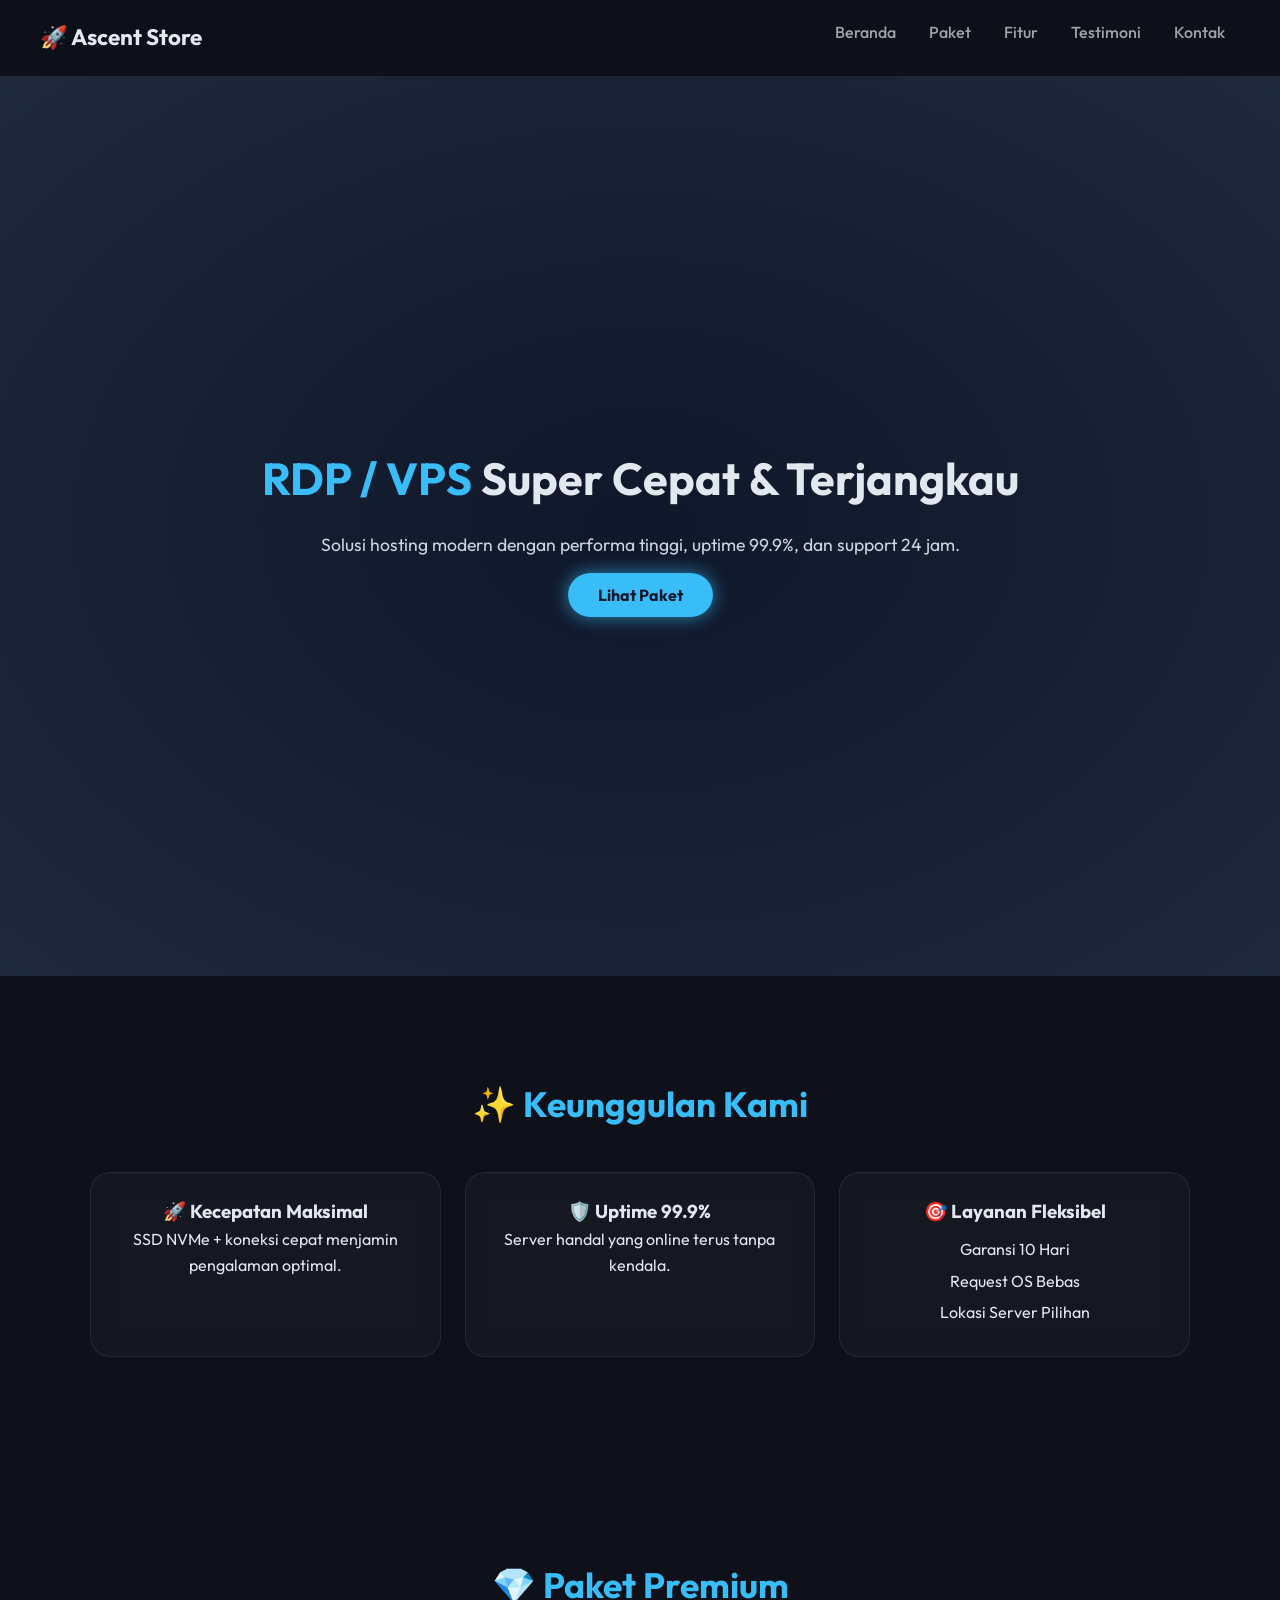
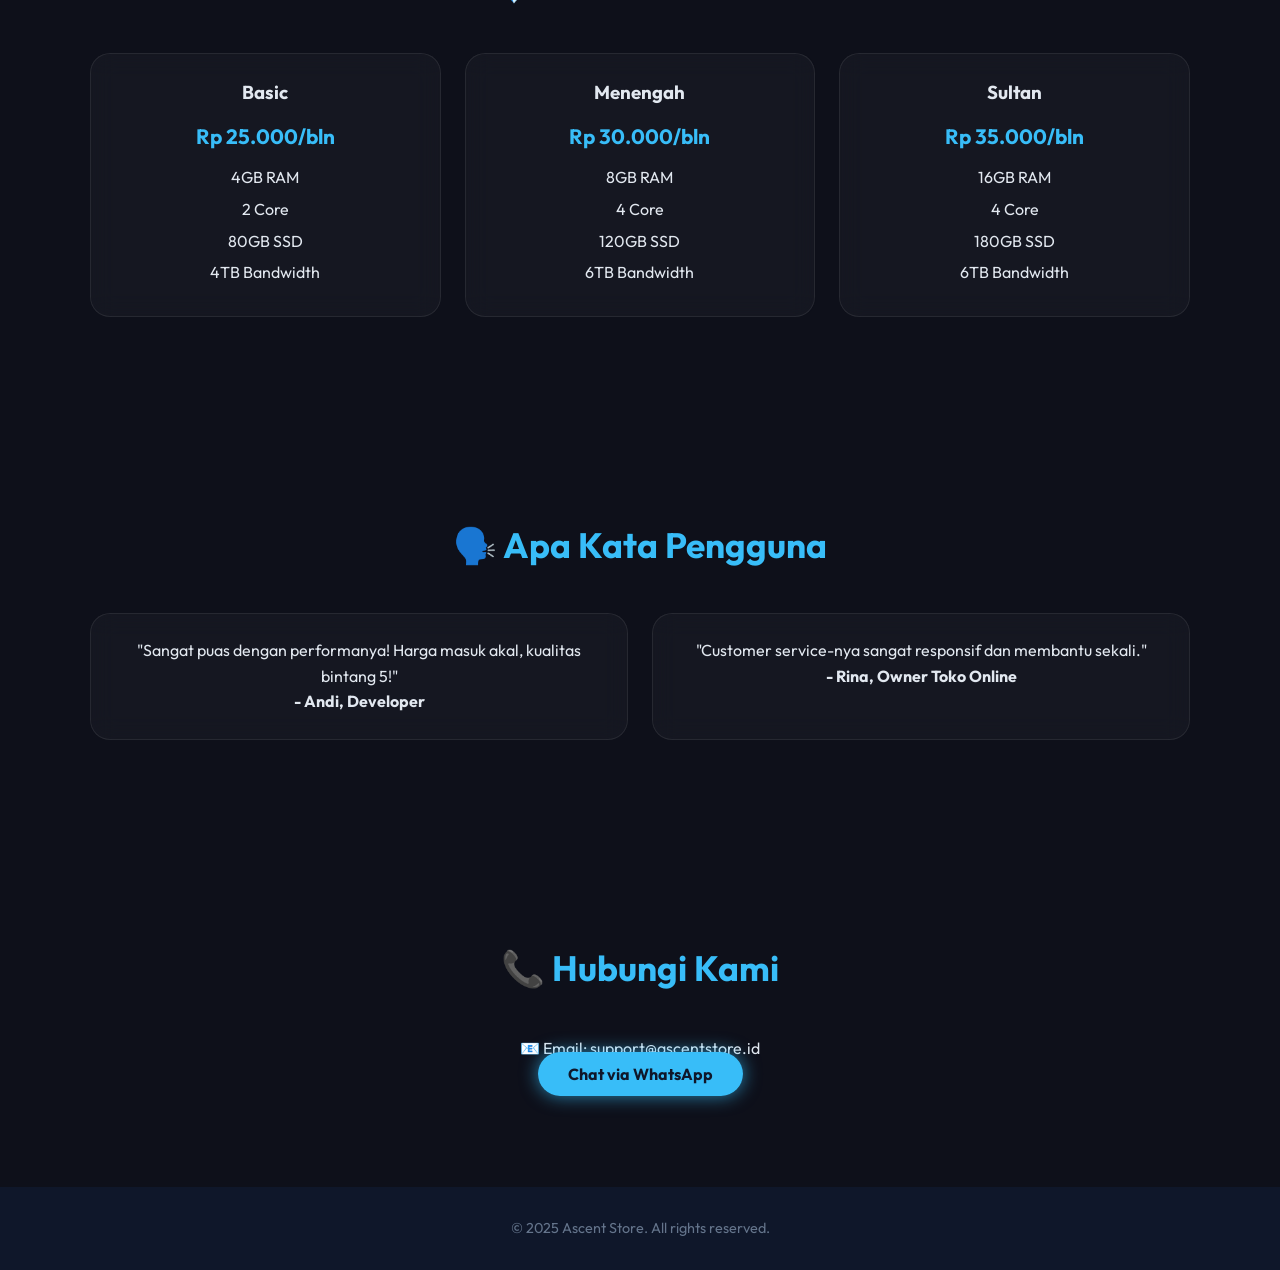
==== index.html @ efd3fe75 "Add files via upload" ====
<!DOCTYPE html>
<html lang="id">
<head>
  <meta charset="UTF-8" />
  <meta name="viewport" content="width=device-width, initial-scale=1" />
  <title>Ascent Store - Premium RDP/VPS</title>
  <link href="https://fonts.googleapis.com/css2?family=Outfit:wght@400;600;700&display=swap" rel="stylesheet">
  <link rel="stylesheet" href="style.css" />
</head>
<body>

<header class="navbar">
  <div class="logo">🚀 Ascent Store</div>
  <nav>
    <a href="#home">Beranda</a>
    <a href="#paket">Paket</a>
    <a href="#fitur">Fitur</a>
    <a href="#testimoni">Testimoni</a>
    <a href="#kontak">Kontak</a>
  </nav>
</header>

<section class="hero" id="home">
  <div class="hero-content">
    <h1><span>RDP / VPS</span> Super Cepat & Terjangkau</h1>
    <p>Solusi hosting modern dengan performa tinggi, uptime 99.9%, dan support 24 jam.</p>
    <a href="#paket" class="btn-glow">Lihat Paket</a>
  </div>
</section>

<section class="section" id="fitur">
  <h2 class="section-title">✨ Keunggulan Kami</h2>
  <div class="cards">
    <div class="card glass">
      <h3>🚀 Kecepatan Maksimal</h3>
      <p>SSD NVMe + koneksi cepat menjamin pengalaman optimal.</p>
    </div>
    <div class="card glass">
      <h3>🛡️ Uptime 99.9%</h3>
      <p>Server handal yang online terus tanpa kendala.</p>
    </div>
    <div class="card glass">
      <h3>🎯 Layanan Fleksibel</h3>
      <ul>
        <li>Garansi 10 Hari</li>
        <li>Request OS Bebas</li>
        <li>Lokasi Server Pilihan</li>
      </ul>
    </div>
  </div>
</section>

<section class="section" id="paket">
  <h2 class="section-title">💎 Paket Premium</h2>
  <div class="cards">
    <div class="card glass">
      <h3>Basic</h3>
      <p class="price">Rp 25.000/bln</p>
      <ul>
        <li>4GB RAM</li>
        <li>2 Core</li>
        <li>80GB SSD</li>
        <li>4TB Bandwidth</li>
      </ul>
    </div>
    <div class="card glass">
      <h3>Menengah</h3>
      <p class="price">Rp 30.000/bln</p>
      <ul>
        <li>8GB RAM</li>
        <li>4 Core</li>
        <li>120GB SSD</li>
        <li>6TB Bandwidth</li>
      </ul>
    </div>
    <div class="card glass">
      <h3>Sultan</h3>
      <p class="price">Rp 35.000/bln</p>
      <ul>
        <li>16GB RAM</li>
        <li>4 Core</li>
        <li>180GB SSD</li>
        <li>6TB Bandwidth</li>
      </ul>
    </div>
  </div>
</section>

<section class="section" id="testimoni">
  <h2 class="section-title">🗣️ Apa Kata Pengguna</h2>
  <div class="cards">
    <div class="card glass">
      <p>"Sangat puas dengan performanya! Harga masuk akal, kualitas bintang 5!"</p>
      <strong>- Andi, Developer</strong>
    </div>
    <div class="card glass">
      <p>"Customer service-nya sangat responsif dan membantu sekali."</p>
      <strong>- Rina, Owner Toko Online</strong>
    </div>
  </div>
</section>

<section class="section" id="kontak">
  <h2 class="section-title">📞 Hubungi Kami</h2>
  <p>📧 Email: support@ascentstore.id</p>
  <a href="https://wa.me/6285780339800" class="btn-glow">Chat via WhatsApp</a>
</section>

<footer>
  <p>&copy; 2025 Ascent Store. All rights reserved.</p>
</footer>

<script>
  const observer = new IntersectionObserver((entries) => {
    entries.forEach((entry) => {
      if (entry.isIntersecting) entry.target.classList.add('visible');
    });
  }, { threshold: 0.2 });

  document.querySelectorAll('.section, .card').forEach(el => {
    el.classList.add('fade-in');
    observer.observe(el);
  });
</script>

</body>
</html>
---- style.css ----
* {
  margin: 0;
  padding: 0;
  box-sizing: border-box;
}
body {
  font-family: 'Outfit', sans-serif;
  background: #0e101a;
  color: #e2e8f0;
  scroll-behavior: smooth;
  line-height: 1.6;
}
a {
  text-decoration: none;
  color: inherit;
}
.navbar {
  position: sticky;
  top: 0;
  display: flex;
  justify-content: space-between;
  padding: 20px 40px;
  background: rgba(14, 16, 26, 0.9);
  backdrop-filter: blur(12px);
  z-index: 999;
}
.logo {
  font-weight: 700;
  font-size: 1.4rem;
}
.navbar nav a {
  margin: 0 15px;
  font-weight: 500;
  color: #a1a1aa;
  transition: color 0.3s;
}
.navbar nav a:hover {
  color: #38bdf8;
}

.hero {
  height: 100vh;
  background: radial-gradient(ellipse at center, #0f172a 0%, #1e293b 100%);
  display: flex;
  align-items: center;
  justify-content: center;
  text-align: center;
  padding: 0 20px;
}
.hero h1 {
  font-size: 2.8rem;
  margin-bottom: 16px;
}
.hero h1 span {
  color: #38bdf8;
}
.hero p {
  font-size: 1.1rem;
  color: #cbd5e1;
  margin-bottom: 24px;
}
.btn-glow {
  background: #38bdf8;
  padding: 12px 30px;
  border-radius: 30px;
  font-weight: bold;
  color: #0f172a;
  box-shadow: 0 0 18px #38bdf8aa;
  transition: transform 0.3s ease;
}
.btn-glow:hover {
  transform: scale(1.05);
}

.section {
  padding: 100px 30px;
  text-align: center;
}
.section-title {
  font-size: 2.2rem;
  margin-bottom: 40px;
  color: #38bdf8;
}
.cards {
  display: grid;
  grid-template-columns: repeat(auto-fit, minmax(260px, 1fr));
  gap: 24px;
  max-width: 1100px;
  margin: 0 auto;
}
.card {
  padding: 24px;
  border-radius: 20px;
  transition: all 0.3s ease;
}
.card:hover {
  transform: translateY(-5px);
  box-shadow: 0 8px 30px rgba(0,0,0,0.3);
}
.card ul {
  list-style: none;
  padding: 0;
  margin-top: 10px;
}
.card ul li {
  margin: 6px 0;
}
.price {
  font-size: 1.3rem;
  font-weight: bold;
  color: #38bdf8;
  margin: 12px 0;
}
footer {
  text-align: center;
  padding: 30px 0;
  background: #0f172a;
  color: #64748b;
  font-size: 0.9rem;
}

/* Glass Effect */
.glass {
  background: rgba(255, 255, 255, 0.03);
  border: 1px solid rgba(255, 255, 255, 0.08);
  backdrop-filter: blur(12px);
}

/* Scroll Animasi */
.fade-in {
  opacity: 0;
  transform: translateY(40px);
  transition: all 0.6s ease-out;
}
.visible {
  opacity: 1;
  transform: translateY(0);
}
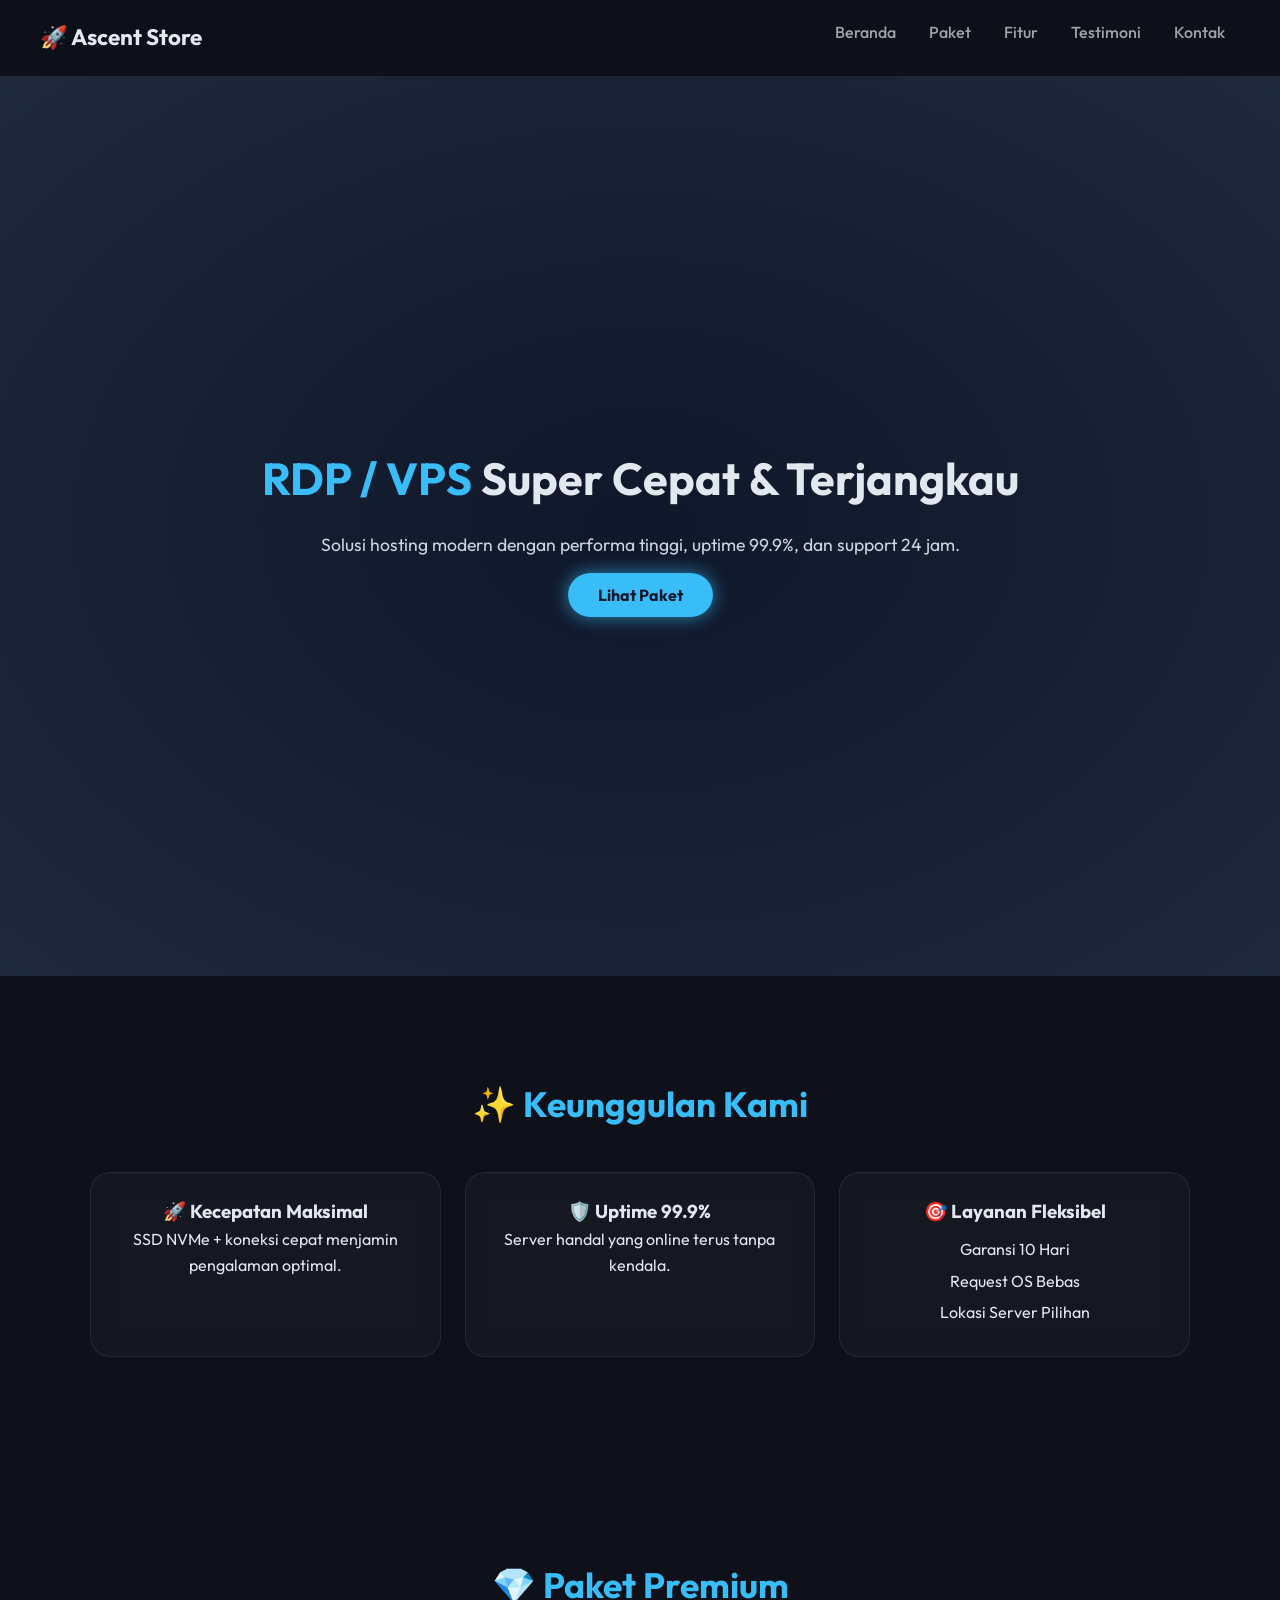
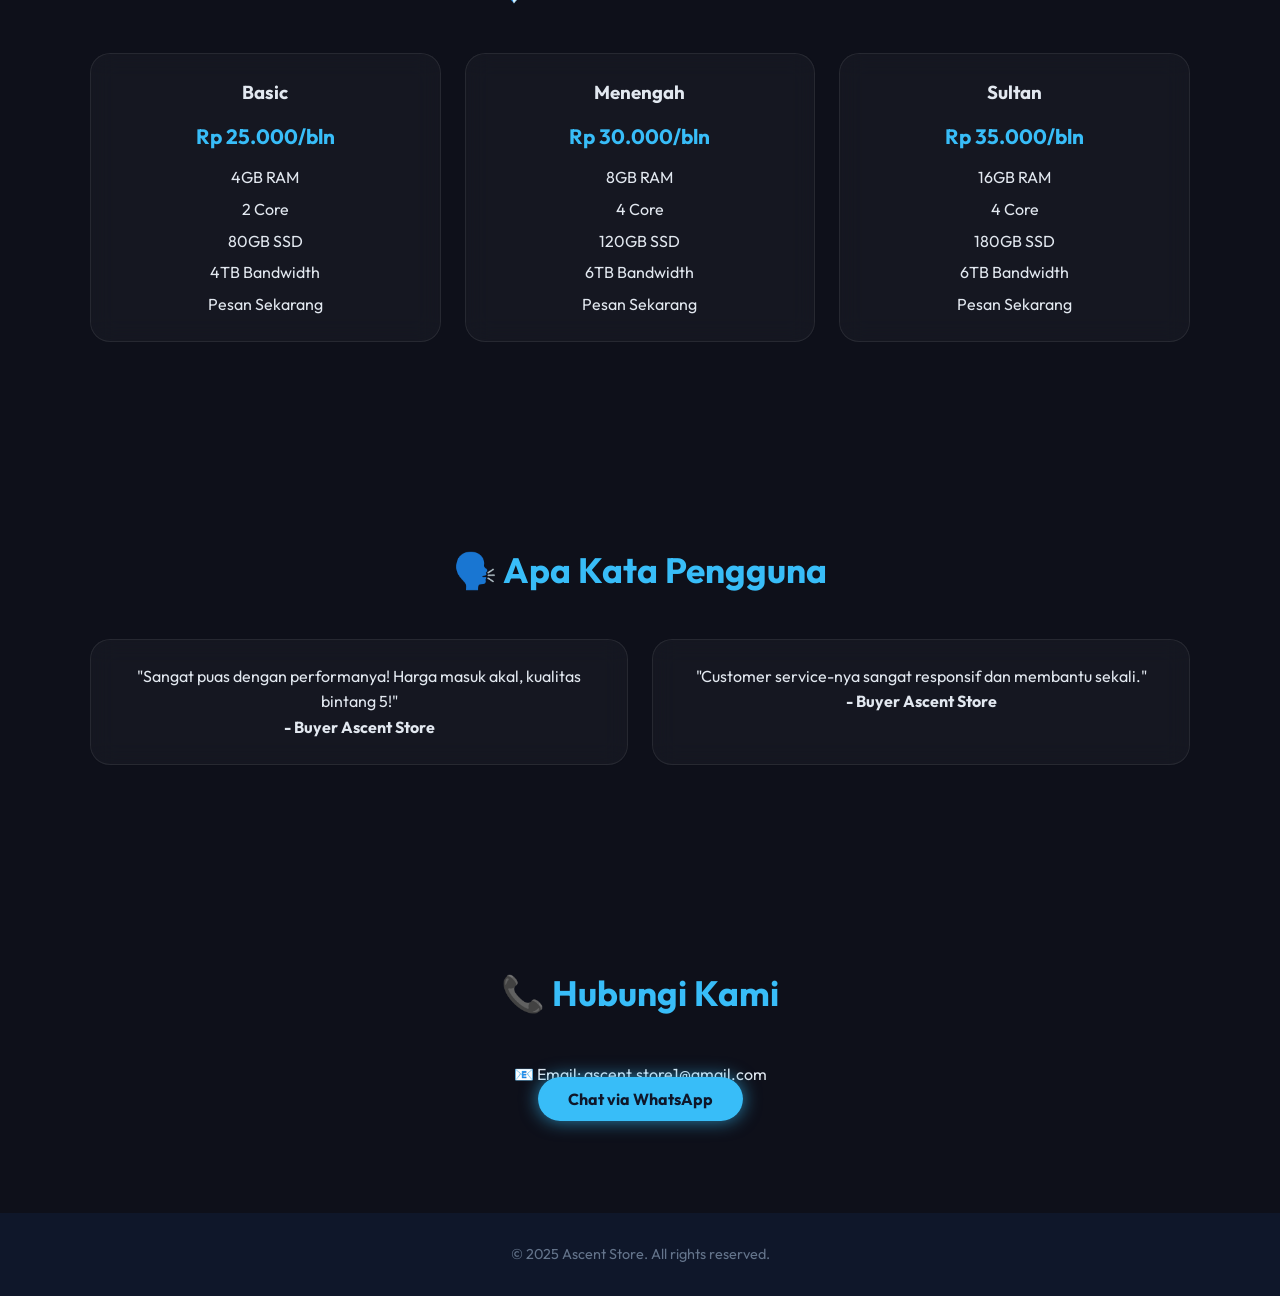
==== commit 6747e0d0: "index.html" ====
--- a/index.html
+++ b/index.html
@@ -62,6 +62,7 @@
         <li>80GB SSD</li>
         <li>4TB Bandwidth</li>
       </ul>
+      <a class="btn-order" href="https://wa.me/6285780339800?text=Halo%20saya%20ingin%20pesan%20paket%20Basic" target="_blank">Pesan Sekarang</a>
     </div>
     <div class="card glass">
       <h3>Menengah</h3>
@@ -72,6 +73,7 @@
         <li>120GB SSD</li>
         <li>6TB Bandwidth</li>
       </ul>
+      <a class="btn-order" href="https://wa.me/6285780339800?text=Halo%20saya%20ingin%20pesan%20paket%20Menengah" target="_blank">Pesan Sekarang</a>
     </div>
     <div class="card glass">
       <h3>Sultan</h3>
@@ -82,6 +84,7 @@
         <li>180GB SSD</li>
         <li>6TB Bandwidth</li>
       </ul>
+      <a class="btn-order" href="https://wa.me/6285780339800?text=Halo%20saya%20ingin%20pesan%20paket%20Sultan" target="_blank">Pesan Sekarang</a>
     </div>
   </div>
 </section>
@@ -91,18 +94,18 @@
   <div class="cards">
     <div class="card glass">
       <p>"Sangat puas dengan performanya! Harga masuk akal, kualitas bintang 5!"</p>
-      <strong>- Andi, Developer</strong>
+      <strong>- Buyer Ascent Store</strong>
     </div>
     <div class="card glass">
       <p>"Customer service-nya sangat responsif dan membantu sekali."</p>
-      <strong>- Rina, Owner Toko Online</strong>
+      <strong>- Buyer Ascent Store</strong>
     </div>
   </div>
 </section>
 
 <section class="section" id="kontak">
   <h2 class="section-title">📞 Hubungi Kami</h2>
-  <p>📧 Email: support@ascentstore.id</p>
+  <p>📧 Email: ascent.store1@gmail.com</p>
   <a href="https://wa.me/6285780339800" class="btn-glow">Chat via WhatsApp</a>
 </section>
 
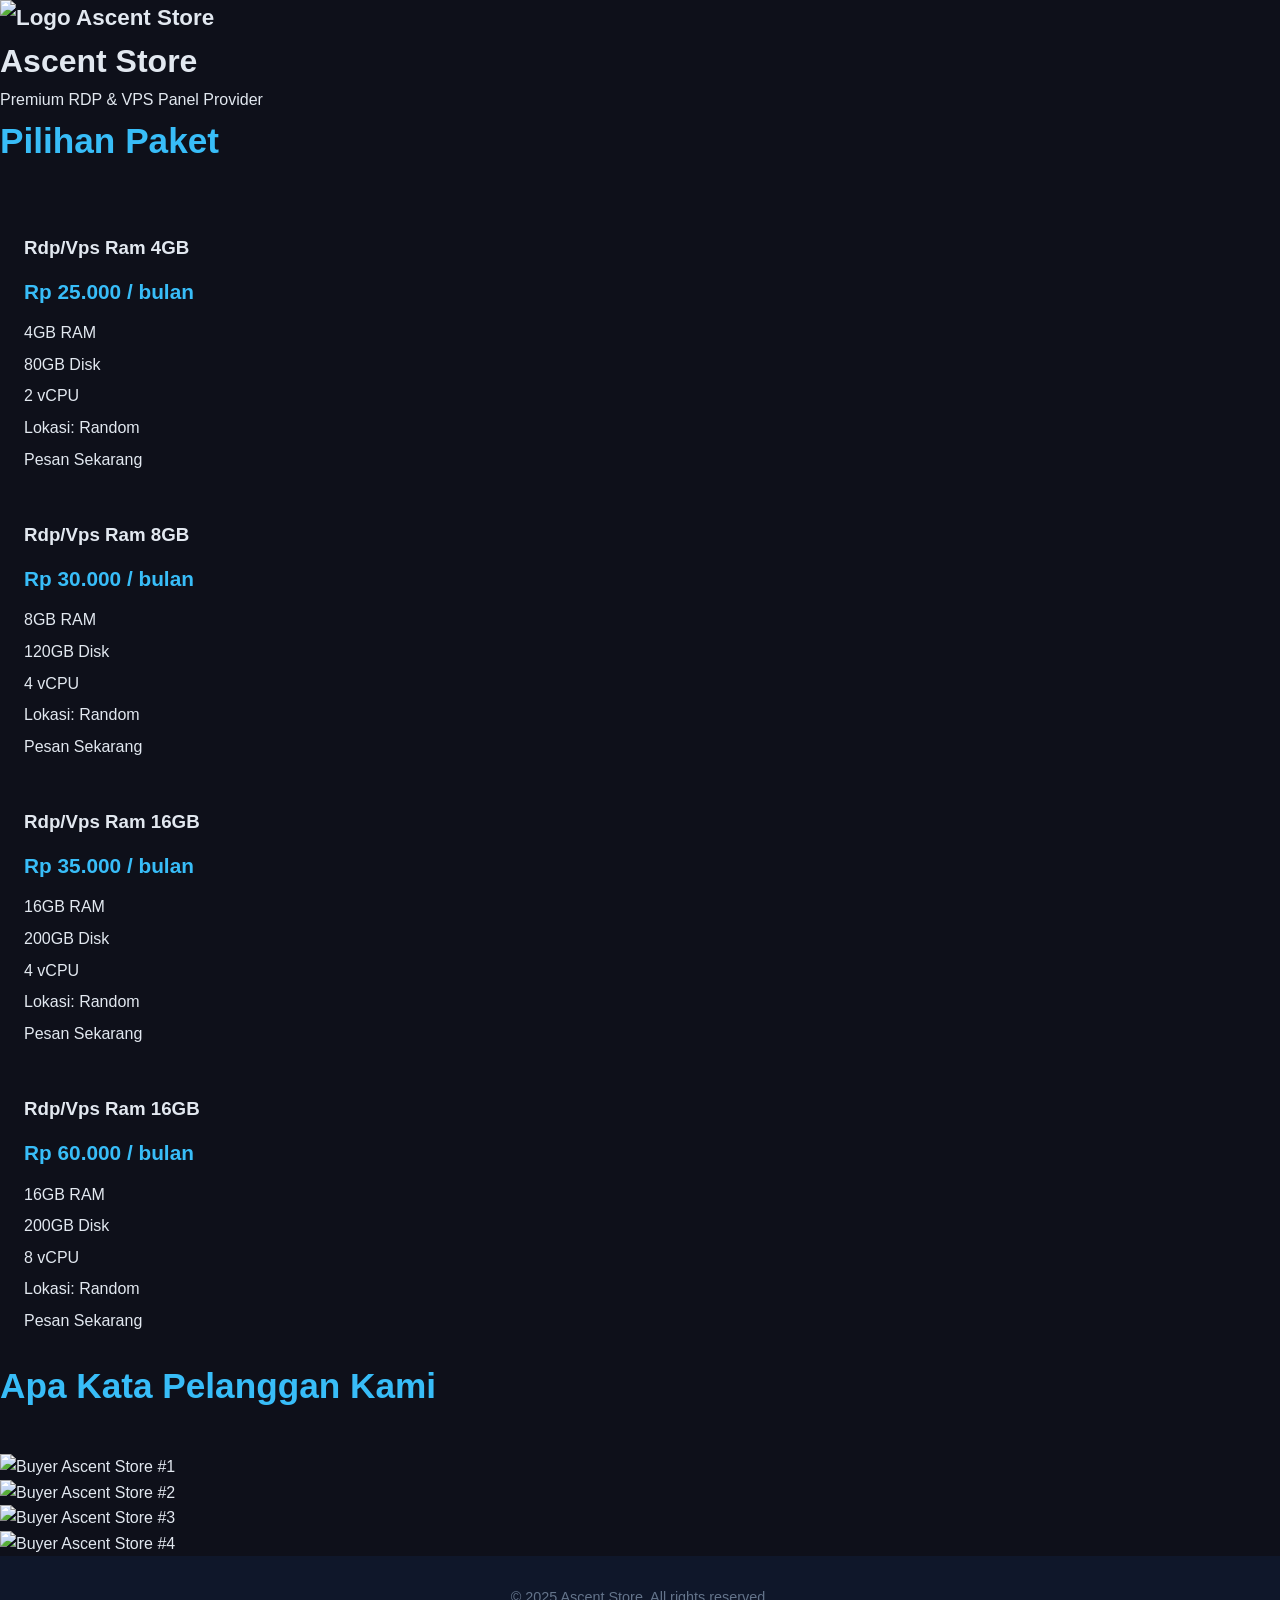
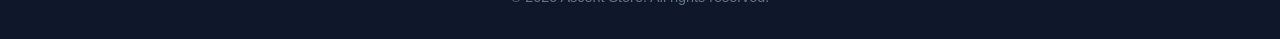
==== commit 785c78b1: "index.html" ====
--- a/index.html
+++ b/index.html
@@ -2,129 +2,117 @@
 <html lang="id">
 <head>
   <meta charset="UTF-8" />
-  <meta name="viewport" content="width=device-width, initial-scale=1" />
+  <meta name="viewport" content="width=device-width, initial-scale=1.0"/>
   <title>Ascent Store - Premium RDP/VPS</title>
-  <link href="https://fonts.googleapis.com/css2?family=Outfit:wght@400;600;700&display=swap" rel="stylesheet">
+  <link href="https://fonts.googleapis.com/css2?family=Poppins:wght@400;600;800&display=swap" rel="stylesheet">
   <link rel="stylesheet" href="style.css" />
 </head>
 <body>
 
-<header class="navbar">
-  <div class="logo">🚀 Ascent Store</div>
-  <nav>
-    <a href="#home">Beranda</a>
-    <a href="#paket">Paket</a>
-    <a href="#fitur">Fitur</a>
-    <a href="#testimoni">Testimoni</a>
-    <a href="#kontak">Kontak</a>
-  </nav>
+  <body>
+   <div class="loading-screen">
+     <div class="neon-spinner"></div>
+    <h2>Ascent Store</h2>
+    <p>Premium Panel & RDP Provider</p>
+  </div>
+
+
+
+  <header>
+  <div class="container">
+    <img src="logo.jpg" alt="Logo Ascent Store" class="logo" />
+    <h1>Ascent Store</h1>
+    <p>Premium RDP & VPS Panel Provider</p>
+  </div>
 </header>
 
-<section class="hero" id="home">
-  <div class="hero-content">
-    <h1><span>RDP / VPS</span> Super Cepat & Terjangkau</h1>
-    <p>Solusi hosting modern dengan performa tinggi, uptime 99.9%, dan support 24 jam.</p>
-    <a href="#paket" class="btn-glow">Lihat Paket</a>
-  </div>
-</section>
 
-<section class="section" id="fitur">
-  <h2 class="section-title">✨ Keunggulan Kami</h2>
-  <div class="cards">
-    <div class="card glass">
-      <h3>🚀 Kecepatan Maksimal</h3>
-      <p>SSD NVMe + koneksi cepat menjamin pengalaman optimal.</p>
+  <section class="products" id="paket">
+    <div class="container">
+      <h2 class="section-title">Pilihan Paket</h2>
+      <div class="grid">
+        <div class="card">
+          <h3>Rdp/Vps Ram 4GB</h3>
+          <p class="price">Rp 25.000 / bulan</p>
+          <ul>
+            <li>4GB RAM</li>
+            <li>80GB Disk</li>
+            <li>2 vCPU</li>
+            <li>Lokasi: Random</li>
+          </ul>
+          <a href="https://wa.me/6285780339800?text=Halo%20admin%20Ascent%20Store%2C%20saya%20ingin%20memesan%20paket%20Rdp/Vps%20Ram%204GB." class="btn" target="_blank">Pesan Sekarang</a>
+        </div>
+        <div class="card">
+          <h3>Rdp/Vps Ram 8GB</h3>
+          <p class="price">Rp 30.000 / bulan</p>
+          <ul>
+            <li>8GB RAM</li>
+            <li>120GB Disk</li>
+            <li>4 vCPU</li>
+            <li>Lokasi: Random</li>
+          </ul>
+          <a href="https://wa.me/6285780339800?text=Halo%20admin%20Ascent%20Store%2C%20saya%20ingin%20memesan%20paket%20Rdp/Vps%20Ram%208GB." class="btn" target="_blank">Pesan Sekarang</a>
+        </div>
+        <div class="card">
+          <h3>Rdp/Vps Ram 16GB</h3>
+          <p class="price">Rp 35.000 / bulan</p>
+          <ul>
+            <li>16GB RAM</li>
+            <li>200GB Disk</li>
+            <li>4 vCPU</li>
+            <li>Lokasi: Random</li>
+          </ul>
+          <a href="https://wa.me/6285780339800?text=Halo%20admin%20Ascent%20Store%2C%20saya%20ingin%20memesan%20paket%20Rdp/Vps%20Ram%2016GB." class="btn" target="_blank">Pesan Sekarang</a>
+        </div>
+        <div class="card">
+          <h3>Rdp/Vps Ram 16GB</h3>
+          <p class="price">Rp 60.000 / bulan</p>
+          <ul>
+            <li>16GB RAM</li>
+            <li>200GB Disk</li>
+            <li>8 vCPU</li>
+            <li>Lokasi: Random</li>
+          </ul>
+          <a href="https://wa.me/6285780339800?text=Halo%20admin%20Ascent%20Store%2C%20saya%20ingin%20memesan%20paket%20Rdp/Vps%20Ram%2016GB." class="btn" target="_blank">Pesan Sekarang</a>
+        </div>
+      </div>
     </div>
-    <div class="card glass">
-      <h3>🛡️ Uptime 99.9%</h3>
-      <p>Server handal yang online terus tanpa kendala.</p>
-    </div>
-    <div class="card glass">
-      <h3>🎯 Layanan Fleksibel</h3>
-      <ul>
-        <li>Garansi 10 Hari</li>
-        <li>Request OS Bebas</li>
-        <li>Lokasi Server Pilihan</li>
-      </ul>
+  </section>
+  
+  <section class="testimonials" id="testimoni">
+  <div class="container">
+    <h2 class="section-title">Apa Kata Pelanggan Kami</h2>
+    <div class="testimonial-grid">
+      <div class="testimonial-card">
+        <img src="testimoni.jpg" alt="Buyer Ascent Store #1" class="testimonial-img">
+      </div>
+      <div class="testimonial-card">
+        <img src="testimoni 2.jpg" alt="Buyer Ascent Store #2" class="testimonial-img">
+      </div>
+      <div class="testimonial-card">
+        <img src="testimoni 3.jpeg" alt="Buyer Ascent Store #3" class="testimonial-img">
+      </div>
+      <div>
+      <div class="testimonial-card">
+        <img src="WhatsApp Image 2025-07-21 at 11.25.34.jpeg" alt="Buyer Ascent Store #4" class="testimonial-img">
+      </div>
     </div>
   </div>
 </section>
 
-<section class="section" id="paket">
-  <h2 class="section-title">💎 Paket Premium</h2>
-  <div class="cards">
-    <div class="card glass">
-      <h3>Basic</h3>
-      <p class="price">Rp 25.000/bln</p>
-      <ul>
-        <li>4GB RAM</li>
-        <li>2 Core</li>
-        <li>80GB SSD</li>
-        <li>4TB Bandwidth</li>
-      </ul>
-      <a class="btn-order" href="https://wa.me/6285780339800?text=Halo%20saya%20ingin%20pesan%20paket%20Basic" target="_blank">Pesan Sekarang</a>
-    </div>
-    <div class="card glass">
-      <h3>Menengah</h3>
-      <p class="price">Rp 30.000/bln</p>
-      <ul>
-        <li>8GB RAM</li>
-        <li>4 Core</li>
-        <li>120GB SSD</li>
-        <li>6TB Bandwidth</li>
-      </ul>
-      <a class="btn-order" href="https://wa.me/6285780339800?text=Halo%20saya%20ingin%20pesan%20paket%20Menengah" target="_blank">Pesan Sekarang</a>
-    </div>
-    <div class="card glass">
-      <h3>Sultan</h3>
-      <p class="price">Rp 35.000/bln</p>
-      <ul>
-        <li>16GB RAM</li>
-        <li>4 Core</li>
-        <li>180GB SSD</li>
-        <li>6TB Bandwidth</li>
-      </ul>
-      <a class="btn-order" href="https://wa.me/6285780339800?text=Halo%20saya%20ingin%20pesan%20paket%20Sultan" target="_blank">Pesan Sekarang</a>
-    </div>
-  </div>
-</section>
 
-<section class="section" id="testimoni">
-  <h2 class="section-title">🗣️ Apa Kata Pengguna</h2>
-  <div class="cards">
-    <div class="card glass">
-      <p>"Sangat puas dengan performanya! Harga masuk akal, kualitas bintang 5!"</p>
-      <strong>- Buyer Ascent Store</strong>
-    </div>
-    <div class="card glass">
-      <p>"Customer service-nya sangat responsif dan membantu sekali."</p>
-      <strong>- Buyer Ascent Store</strong>
-    </div>
-  </div>
-</section>
+  <footer>
+    <p>&copy; 2025 Ascent Store. All rights reserved.</p>
+  </footer>
 
-<section class="section" id="kontak">
-  <h2 class="section-title">📞 Hubungi Kami</h2>
-  <p>📧 Email: ascent.store1@gmail.com</p>
-  <a href="https://wa.me/6285780339800" class="btn-glow">Chat via WhatsApp</a>
-</section>
-
-<footer>
-  <p>&copy; 2025 Ascent Store. All rights reserved.</p>
-</footer>
-
-<script>
-  const observer = new IntersectionObserver((entries) => {
-    entries.forEach((entry) => {
-      if (entry.isIntersecting) entry.target.classList.add('visible');
-    });
-  }, { threshold: 0.2 });
-
-  document.querySelectorAll('.section, .card').forEach(el => {
-    el.classList.add('fade-in');
-    observer.observe(el);
+ <script>
+  window.addEventListener('load', () => {
+    const loading = document.querySelector('.loading-screen');
+    loading.classList.add('fade-out');
+    setTimeout(() => {
+      loading.style.display = 'none';
+    }, 1000);
   });
 </script>
-
 </body>
 </html>
--- a/style.css
+++ b/style.css
@@ -136,3 +136,21 @@
   opacity: 1;
   transform: translateY(0);
 }
+
+.btn-order {
+  display: inline-block;
+  margin-top: 15px;
+  padding: 10px 20px;
+  background: #00c896;
+  color: #fff;
+  text-decoration: none;
+  border-radius: 12px;
+  font-weight: 600;
+  box-shadow: 0 4px 14px rgba(0, 200, 150, 0.4);
+  transition: background 0.3s ease, transform 0.2s ease;
+}
+
+.btn-order:hover {
+  background: #00a97a;
+  transform: scale(1.05);
+}
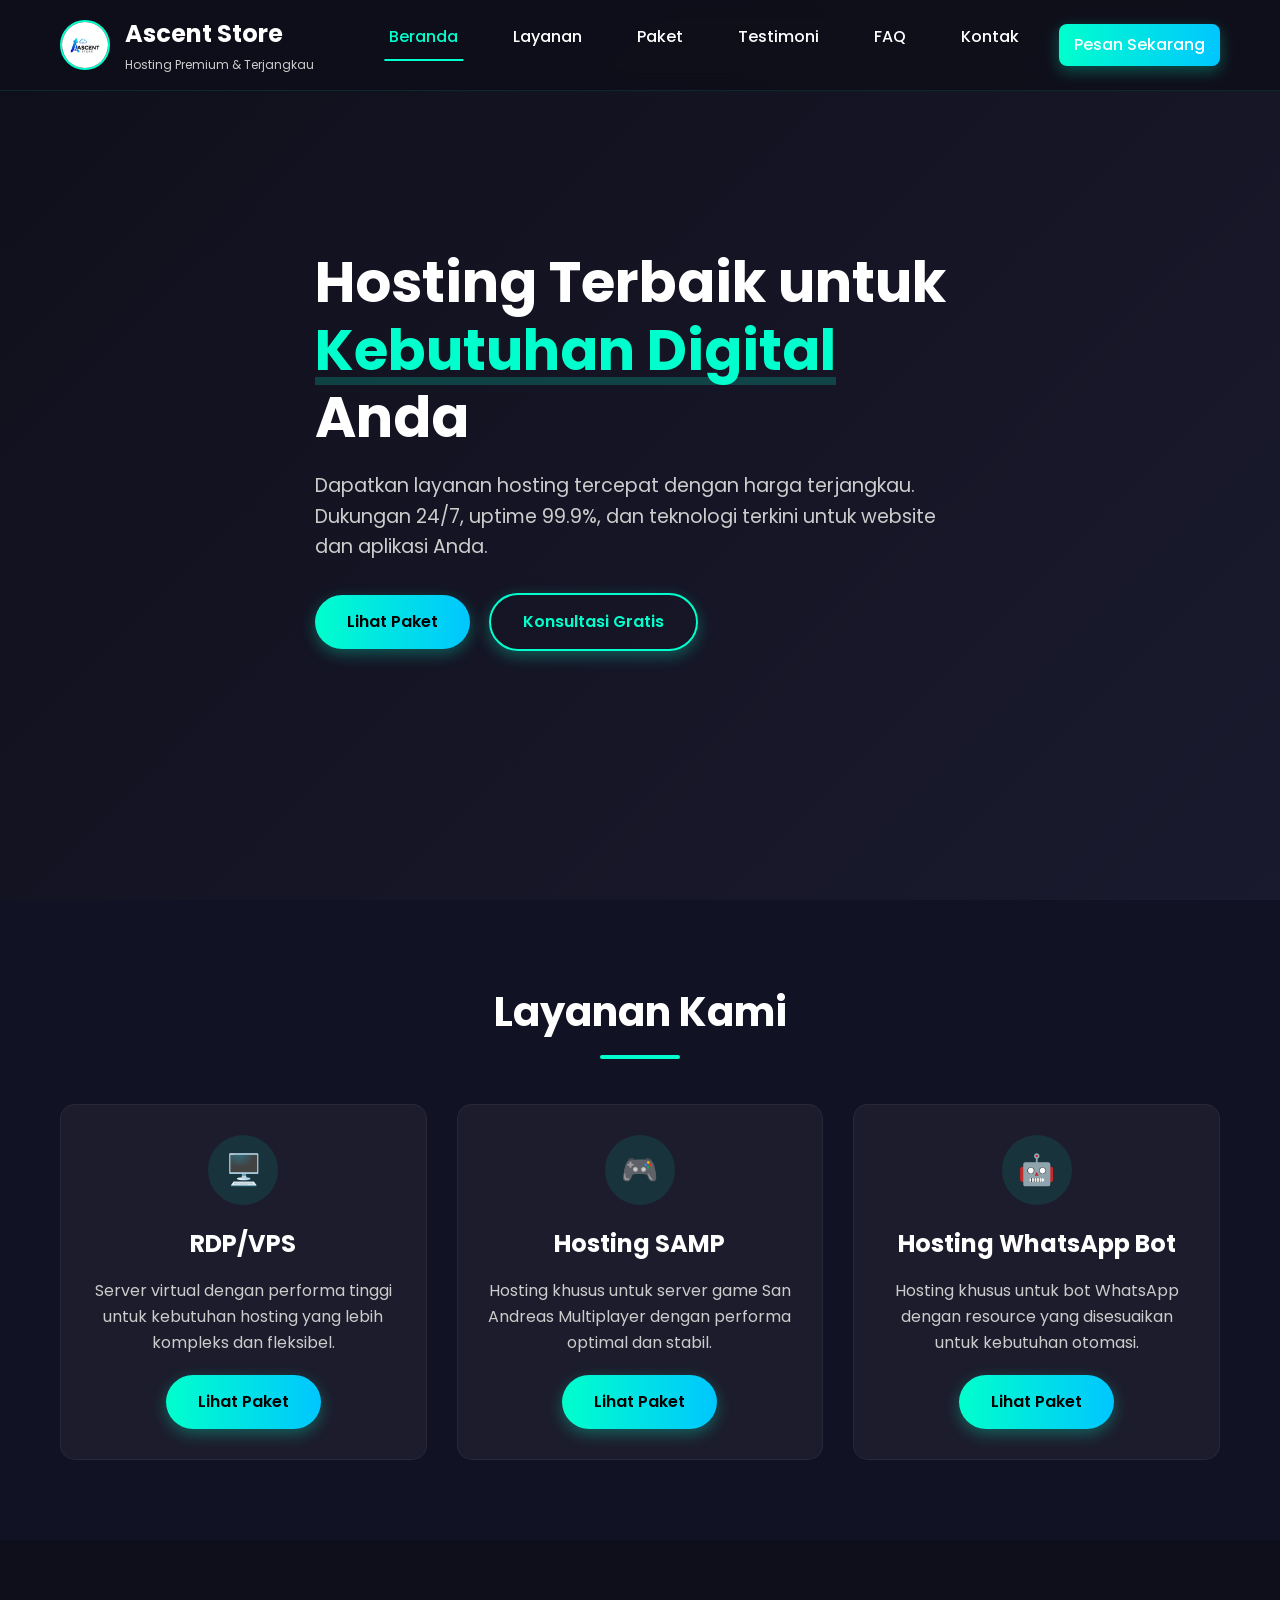
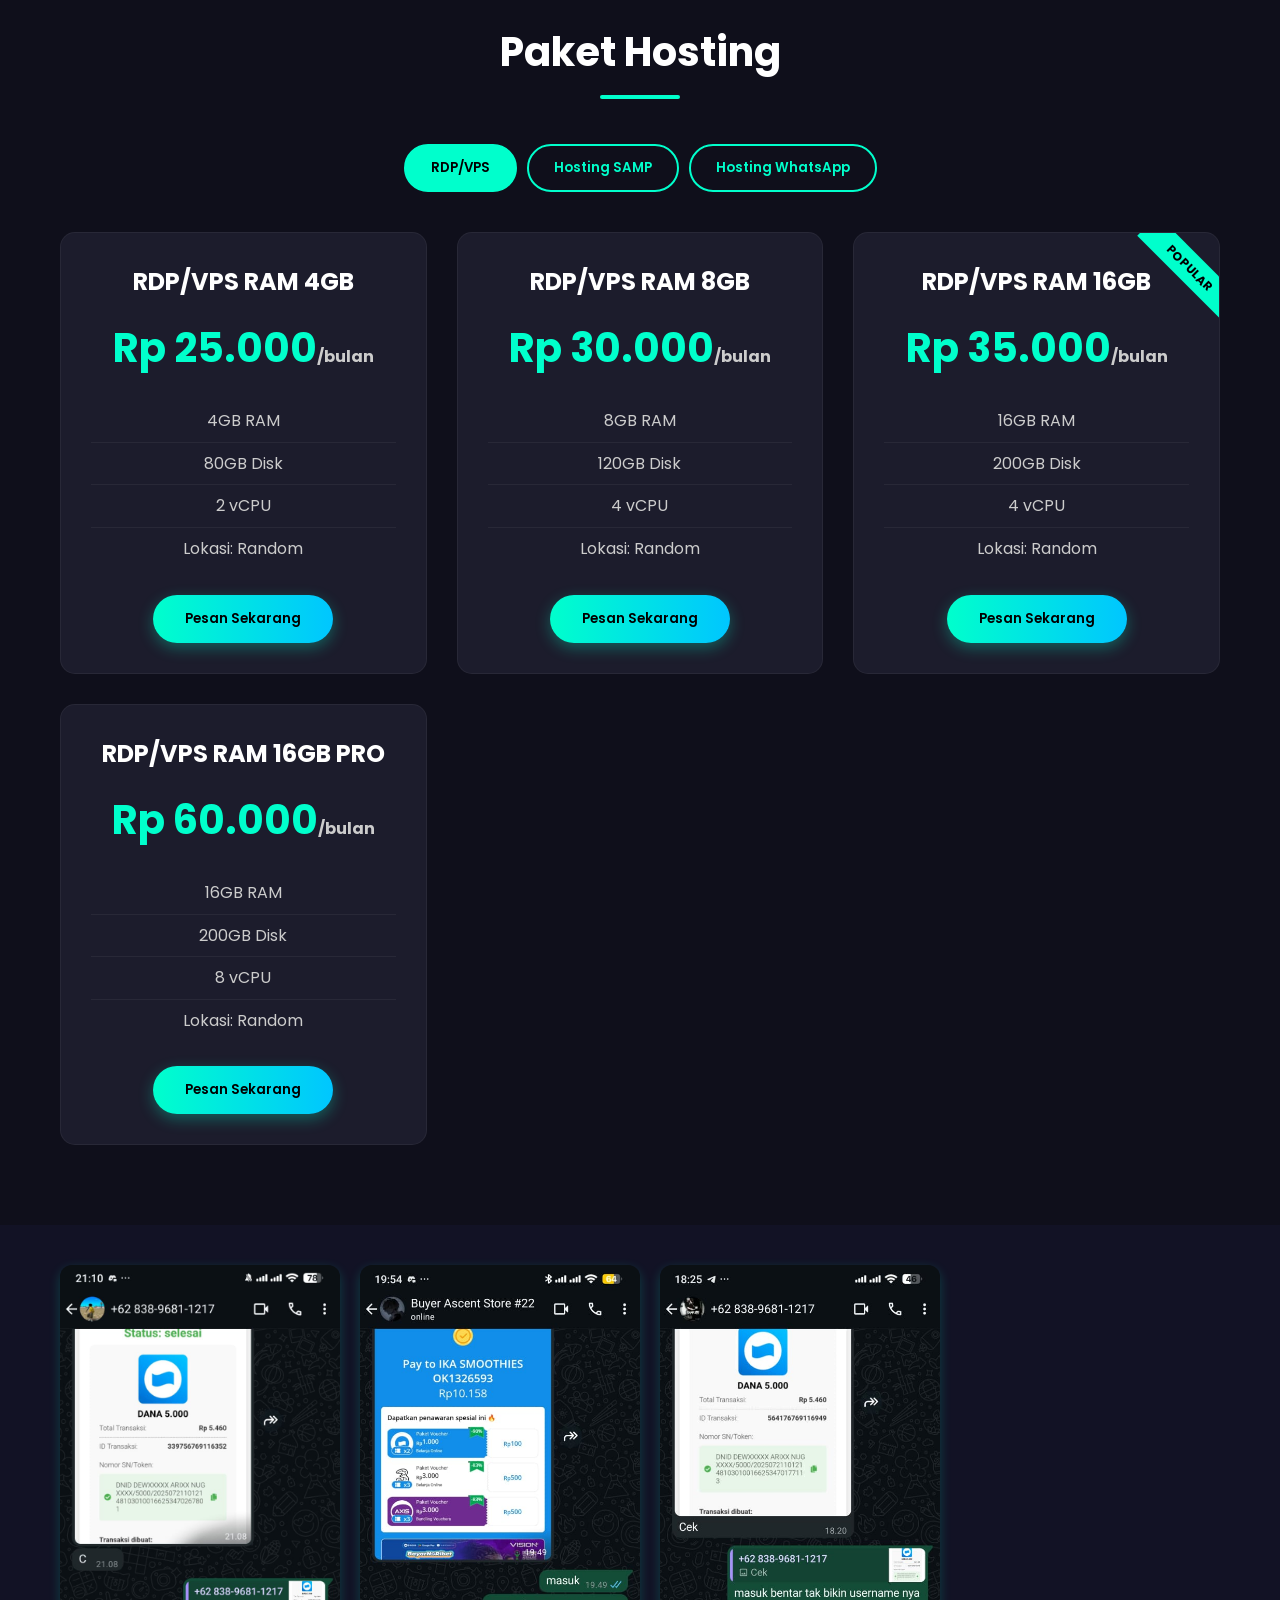
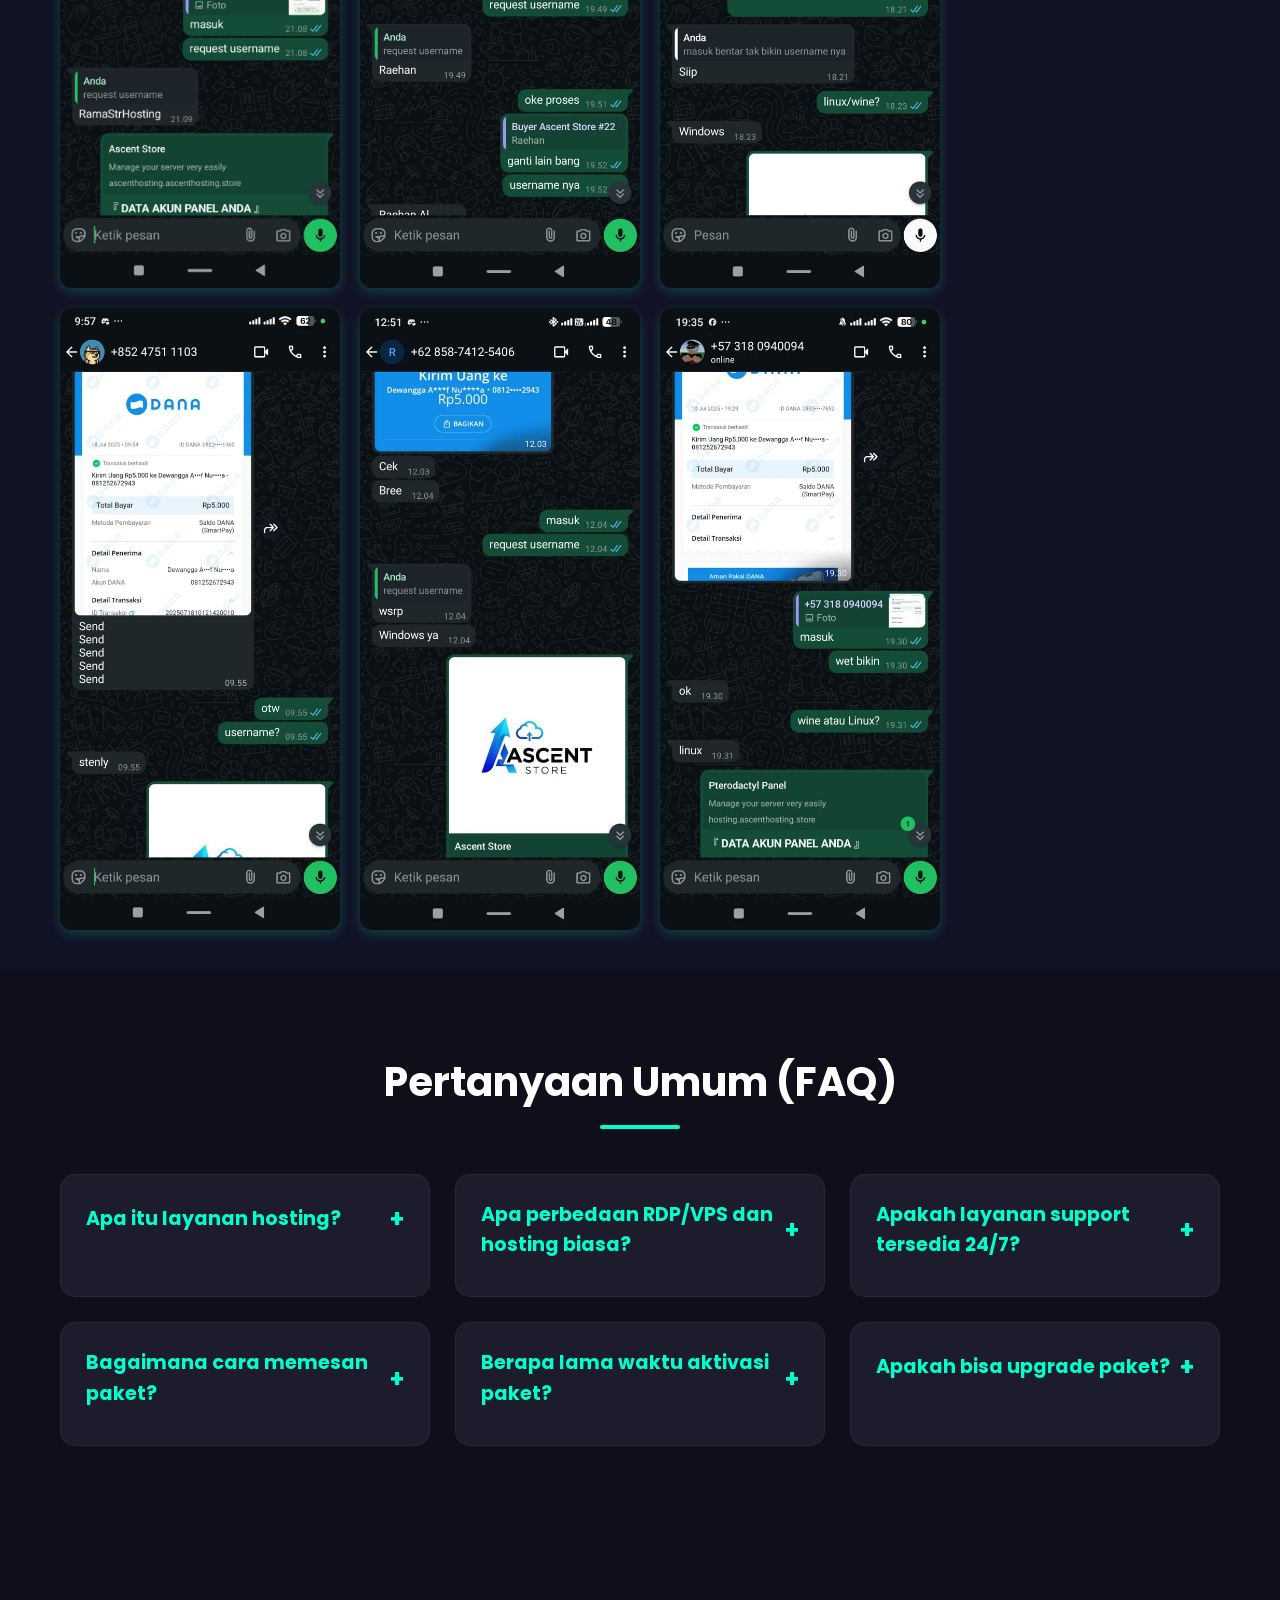
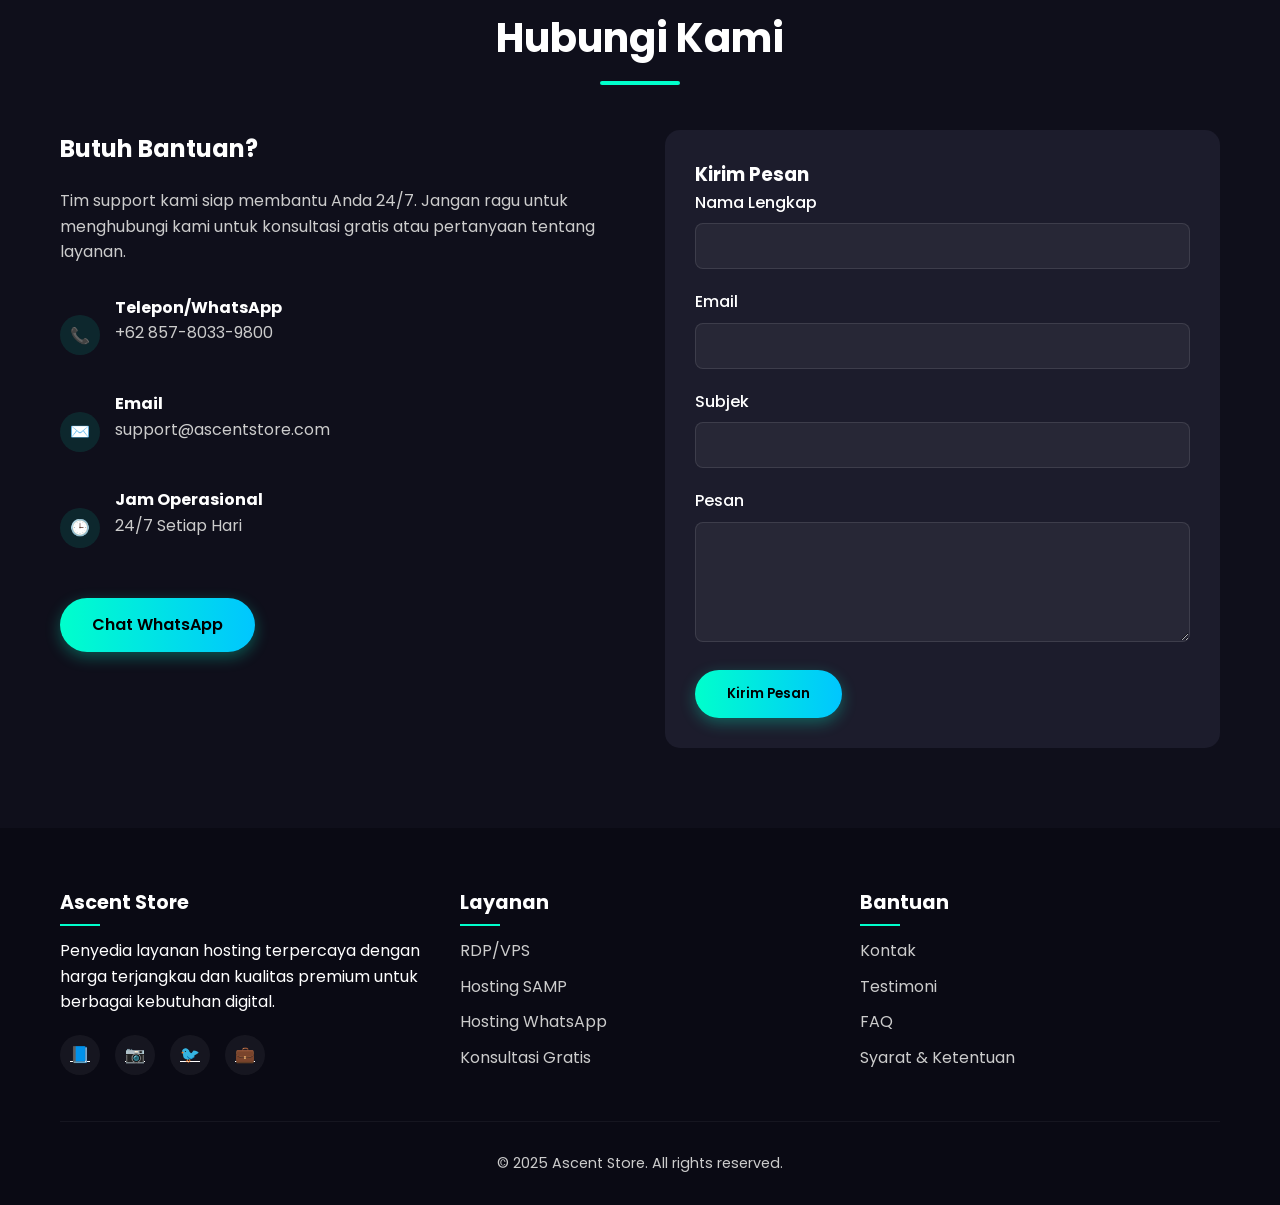
==== commit d49c5678: "Update and rename final.html to index.html" ====
--- a/index.html
+++ b/index.html
@@ -1,118 +1,1436 @@
-<!DOCTYPE html>
-<html lang="id">
-<head>
-  <meta charset="UTF-8" />
-  <meta name="viewport" content="width=device-width, initial-scale=1.0"/>
-  <title>Ascent Store - Premium RDP/VPS</title>
-  <link href="https://fonts.googleapis.com/css2?family=Poppins:wght@400;600;800&display=swap" rel="stylesheet">
-  <link rel="stylesheet" href="style.css" />
-</head>
-<body>
-
-  <body>
-   <div class="loading-screen">
-     <div class="neon-spinner"></div>
-    <h2>Ascent Store</h2>
-    <p>Premium Panel & RDP Provider</p>
-  </div>
-
-
-
-  <header>
-  <div class="container">
-    <img src="logo.jpg" alt="Logo Ascent Store" class="logo" />
-    <h1>Ascent Store</h1>
-    <p>Premium RDP & VPS Panel Provider</p>
-  </div>
-</header>
-
-
-  <section class="products" id="paket">
-    <div class="container">
-      <h2 class="section-title">Pilihan Paket</h2>
-      <div class="grid">
-        <div class="card">
-          <h3>Rdp/Vps Ram 4GB</h3>
-          <p class="price">Rp 25.000 / bulan</p>
-          <ul>
-            <li>4GB RAM</li>
-            <li>80GB Disk</li>
-            <li>2 vCPU</li>
-            <li>Lokasi: Random</li>
-          </ul>
-          <a href="https://wa.me/6285780339800?text=Halo%20admin%20Ascent%20Store%2C%20saya%20ingin%20memesan%20paket%20Rdp/Vps%20Ram%204GB." class="btn" target="_blank">Pesan Sekarang</a>
-        </div>
-        <div class="card">
-          <h3>Rdp/Vps Ram 8GB</h3>
-          <p class="price">Rp 30.000 / bulan</p>
-          <ul>
-            <li>8GB RAM</li>
-            <li>120GB Disk</li>
-            <li>4 vCPU</li>
-            <li>Lokasi: Random</li>
-          </ul>
-          <a href="https://wa.me/6285780339800?text=Halo%20admin%20Ascent%20Store%2C%20saya%20ingin%20memesan%20paket%20Rdp/Vps%20Ram%208GB." class="btn" target="_blank">Pesan Sekarang</a>
-        </div>
-        <div class="card">
-          <h3>Rdp/Vps Ram 16GB</h3>
-          <p class="price">Rp 35.000 / bulan</p>
-          <ul>
-            <li>16GB RAM</li>
-            <li>200GB Disk</li>
-            <li>4 vCPU</li>
-            <li>Lokasi: Random</li>
-          </ul>
-          <a href="https://wa.me/6285780339800?text=Halo%20admin%20Ascent%20Store%2C%20saya%20ingin%20memesan%20paket%20Rdp/Vps%20Ram%2016GB." class="btn" target="_blank">Pesan Sekarang</a>
-        </div>
-        <div class="card">
-          <h3>Rdp/Vps Ram 16GB</h3>
-          <p class="price">Rp 60.000 / bulan</p>
-          <ul>
-            <li>16GB RAM</li>
-            <li>200GB Disk</li>
-            <li>8 vCPU</li>
-            <li>Lokasi: Random</li>
-          </ul>
-          <a href="https://wa.me/6285780339800?text=Halo%20admin%20Ascent%20Store%2C%20saya%20ingin%20memesan%20paket%20Rdp/Vps%20Ram%2016GB." class="btn" target="_blank">Pesan Sekarang</a>
-        </div>
-      </div>
-    </div>
-  </section>
-  
-  <section class="testimonials" id="testimoni">
-  <div class="container">
-    <h2 class="section-title">Apa Kata Pelanggan Kami</h2>
-    <div class="testimonial-grid">
-      <div class="testimonial-card">
-        <img src="testimoni.jpg" alt="Buyer Ascent Store #1" class="testimonial-img">
-      </div>
-      <div class="testimonial-card">
-        <img src="testimoni 2.jpg" alt="Buyer Ascent Store #2" class="testimonial-img">
-      </div>
-      <div class="testimonial-card">
-        <img src="testimoni 3.jpeg" alt="Buyer Ascent Store #3" class="testimonial-img">
-      </div>
-      <div>
-      <div class="testimonial-card">
-        <img src="WhatsApp Image 2025-07-21 at 11.25.34.jpeg" alt="Buyer Ascent Store #4" class="testimonial-img">
-      </div>
-    </div>
-  </div>
-</section>
-
-
-  <footer>
-    <p>&copy; 2025 Ascent Store. All rights reserved.</p>
-  </footer>
-
- <script>
-  window.addEventListener('load', () => {
-    const loading = document.querySelector('.loading-screen');
-    loading.classList.add('fade-out');
-    setTimeout(() => {
-      loading.style.display = 'none';
-    }, 1000);
-  });
-</script>
-</body>
-</html>
+<!DOCTYPE html>
+<html lang="id">
+<head>
+  <link rel="icon" type="image/png" href="favicon.png">
+  <meta charset="UTF-8" />
+  <meta name="viewport" content="width=device-width, initial-scale=1.0">
+  <title>Ascent Store - Hosting Premium & Terjangkau</title>
+  <link href="https://fonts.googleapis.com/css2?family=Poppins:wght@300;400;500;600;700&display=swap" rel="stylesheet">
+  <style>
+    /* ===== RESET & VARIABLES ===== */
+    * {
+      margin: 0;
+      padding: 0;
+      box-sizing: border-box;
+      font-family: 'Poppins', sans-serif;
+    }
+    :root {
+      --primary: #00ffcc;
+      --primary-dark: #00d4aa;
+      --secondary: #0072ff;
+      --dark-bg: #0f0f1b;
+      --card-bg: #1c1c2c;
+      --text: #ffffff;
+      --text-light: #cccccc;
+      --accent: #00c6ff;
+    }
+    html {
+      scroll-behavior: smooth;
+    }
+    body {
+      background-color: var(--dark-bg);
+      color: var(--text);
+      line-height: 1.6;
+      overflow-x: hidden;
+    }
+    .container {
+      max-width: 1200px;
+      margin: 0 auto;
+      padding: 0 20px;
+    }
+    section {
+      padding: 80px 0;
+    }
+    /* ===== LOADING SCREEN ===== */
+    #loading-screen {
+      position: fixed;
+      top: 0;
+      left: 0;
+      width: 100%;
+      height: 100%;
+      background: var(--dark-bg);
+      display: flex;
+      flex-direction: column;
+      justify-content: center;
+      align-items: center;
+      z-index: 9999;
+      transition: opacity 0.5s ease, visibility 0.5s ease;
+    }
+    .loading-logo {
+      width: 100px;
+      height: 100px;
+      border-radius: 50%;
+      border: 3px solid var(--primary);
+      margin-bottom: 20px;
+      animation: pulse 1.5s infinite ease-in-out;
+    }
+    #loading-screen p {
+      color: var(--primary);
+      font-size: 18px;
+      font-weight: 600;
+      margin-bottom: 15px;
+    }
+    .loading-bar {
+      width: 250px;
+      height: 8px;
+      background-color: #1c1c2c;
+      border-radius: 10px;
+      overflow: hidden;
+      box-shadow: 0 0 10px rgba(0, 255, 204, 0.3);
+    }
+    .loading-fill {
+      height: 100%;
+      width: 0%;
+      background: linear-gradient(90deg, var(--primary), var(--accent));
+      animation: loadFill 2s ease-out forwards;
+    }
+    @keyframes loadFill {
+      from { width: 0%; }
+      to { width: 100%; }
+    }
+    @keyframes pulse {
+      0%, 100% { transform: scale(1); opacity: 1; }
+      50% { transform: scale(1.1); opacity: 0.8; }
+    }
+    body.loaded #loading-screen {
+      opacity: 0;
+      visibility: hidden;
+    }
+    /* ===== MODAL PEMBAYARAN ===== */
+    .payment-modal {
+      display: none;
+      position: fixed;
+      top: 0;
+      left: 0;
+      width: 100%;
+      height: 100%;
+      background: rgba(0, 0, 0, 0.8);
+      z-index: 1001;
+      justify-content: center;
+      align-items: center;
+    }
+    .payment-modal.active {
+      display: flex;
+    }
+    .modal-content {
+      background: var(--card-bg);
+      border-radius: 15px;
+      padding: 30px;
+      width: 90%;
+      max-width: 500px;
+      box-shadow: 0 10px 30px rgba(0, 0, 0, 0.5);
+      border: 1px solid rgba(0, 255, 204, 0.2);
+      animation: modalFadeIn 0.3s ease;
+    }
+    @keyframes modalFadeIn {
+      from { opacity: 0; transform: translateY(-20px); }
+      to { opacity: 1; transform: translateY(0); }
+    }
+    .modal-header {
+      display: flex;
+      justify-content: space-between;
+      align-items: center;
+      margin-bottom: 20px;
+      padding-bottom: 15px;
+      border-bottom: 1px solid rgba(255, 255, 255, 0.1);
+    }
+    .modal-header h3 {
+      color: var(--primary);
+      font-size: 1.5rem;
+    }
+    .close-modal {
+      background: none;
+      border: none;
+      color: var(--text);
+      font-size: 24px;
+      cursor: pointer;
+      transition: color 0.3s ease;
+    }
+    .close-modal:hover {
+      color: var(--primary);
+    }
+    .product-info {
+      background: rgba(0, 0, 0, 0.2);
+      border-radius: 10px;
+      padding: 15px;
+      margin-bottom: 20px;
+    }
+    .product-info h4 {
+      color: var(--primary);
+      margin-bottom: 5px;
+    }
+    .product-info p {
+      color: var(--text-light);
+      font-size: 0.9rem;
+    }
+    .payment-methods {
+      margin-bottom: 25px;
+    }
+    .payment-methods h4 {
+      margin-bottom: 15px;
+      color: var(--text);
+    }
+    .payment-options {
+      display: grid;
+      grid-template-columns: repeat(2, 1fr);
+      gap: 10px;
+    }
+    .payment-option {
+      display: flex;
+      align-items: center;
+      padding: 12px;
+      background: rgba(255, 255, 255, 0.05);
+      border: 2px solid transparent;
+      border-radius: 8px;
+      cursor: pointer;
+      transition: all 0.3s ease;
+    }
+    .payment-option:hover {
+      background: rgba(255, 255, 255, 0.1);
+    }
+    .payment-option.selected {
+      border-color: var(--primary);
+      background: rgba(0, 255, 204, 0.1);
+    }
+    .payment-icon {
+      width: 30px;
+      height: 30px;
+      margin-right: 10px;
+      display: flex;
+      align-items: center;
+      justify-content: center;
+      font-weight: bold;
+      border-radius: 5px;
+      color: #000;
+    }
+    .dana { background: #00d4ff; }
+    .gopay { background: #00aa13; color: white; }
+    .shopeepay { background: #ff2e00; color: white; }
+    .qris { background: #ffffff; color: #000; }
+    .modal-actions {
+      display: flex;
+      gap: 10px;
+    }
+    .btn-cancel {
+      flex: 1;
+      padding: 12px;
+      background: rgba(255, 255, 255, 0.1);
+      color: var(--text);
+      border: none;
+      border-radius: 8px;
+      cursor: pointer;
+      transition: all 0.3s ease;
+    }
+    .btn-cancel:hover {
+      background: rgba(255, 255, 255, 0.2);
+    }
+    .btn-continue {
+      flex: 2;
+      padding: 12px;
+      background: var(--primary);
+      color: #000;
+      border: none;
+      border-radius: 8px;
+      font-weight: 600;
+      cursor: pointer;
+      transition: all 0.3s ease;
+    }
+    .btn-continue:hover {
+      background: var(--primary-dark);
+    }
+    .btn-continue:disabled {
+      background: #666;
+      cursor: not-allowed;
+    }
+    /* ===== HEADER & NAVIGATION ===== */
+    .header {
+      background: rgba(15, 15, 27, 0.95);
+      backdrop-filter: blur(10px);
+      position: fixed;
+      top: 0;
+      left: 0;
+      width: 100%;
+      z-index: 1000;
+      padding: 15px 0;
+      border-bottom: 1px solid rgba(0, 255, 204, 0.1);
+      transition: all 0.3s ease;
+    }
+    .header.scrolled {
+      padding: 10px 0;
+      box-shadow: 0 5px 20px rgba(0, 0, 0, 0.2);
+    }
+    .header .container {
+      display: flex;
+      justify-content: space-between;
+      align-items: center;
+    }
+    .logo-title {
+      display: flex;
+      align-items: center;
+      gap: 15px;
+    }
+    .logo {
+      width: 50px;
+      height: 50px;
+      border-radius: 50%;
+      border: 2px solid var(--primary);
+    }
+    .text-brand h1 {
+      font-size: 24px;
+      color: var(--text);
+      margin-bottom: 2px;
+    }
+    .text-brand p {
+      color: var(--text-light);
+      font-size: 12px;
+    }
+    .navbar ul {
+      list-style: none;
+      display: flex;
+      gap: 25px;
+    }
+    .navbar ul li a {
+      text-decoration: none;
+      color: var(--text);
+      font-weight: 500;
+      padding: 8px 15px;
+      border-radius: 8px;
+      transition: all 0.3s ease;
+      position: relative;
+    }
+    .navbar ul li a:hover,
+    .navbar ul li a.active {
+      color: var(--primary);
+    }
+    .navbar ul li a::after {
+      content: '';
+      position: absolute;
+      bottom: -5px;
+      left: 50%;
+      transform: translateX(-50%);
+      width: 0;
+      height: 2px;
+      background: var(--primary);
+      transition: width 0.3s ease;
+    }
+    .navbar ul li a:hover::after,
+    .navbar ul li a.active::after {
+      width: 80%;
+    }
+    .mobile-menu-btn {
+      display: none;
+      background: none;
+      border: none;
+      color: var(--text);
+      font-size: 24px;
+      cursor: pointer;
+    }
+    /* ===== HERO SECTION ===== */
+    .hero {
+      min-height: 100vh;
+      display: flex;
+      align-items: center;
+      position: relative;
+      overflow: hidden;
+      background: linear-gradient(135deg, #0f0f1b 0%, #1a1a2e 100%);
+    }
+    .hero::before {
+      content: '';
+      position: absolute;
+      top: 0;
+      left: 0;
+      width: 100%;
+      height: 100%;
+      background: url('image/svg+xml,<svg xmlns="http://www.w3.org/2000/svg" viewBox="0 0 1000 1000" opacity="0.05"><polygon fill="%2300ffcc" points="0,1000 1000,0 1000,1000"/></svg>');
+      background-size: cover;
+    }
+    .hero-content {
+      max-width: 650px;
+      z-index: 2;
+      position: relative;
+    }
+    .hero h1 {
+      font-size: 3.5rem;
+      font-weight: 700;
+      margin-bottom: 20px;
+      line-height: 1.2;
+    }
+    .hero h1 span {
+      color: var(--primary);
+      position: relative;
+    }
+    .hero h1 span::after {
+      content: '';
+      position: absolute;
+      bottom: 5px;
+      left: 0;
+      width: 100%;
+      height: 8px;
+      background: rgba(0, 255, 204, 0.2);
+      z-index: -1;
+    }
+    .hero p {
+      font-size: 1.2rem;
+      color: var(--text-light);
+      margin-bottom: 30px;
+    }
+    .btn {
+      display: inline-block;
+      padding: 14px 32px;
+      background: linear-gradient(90deg, var(--primary), var(--accent));
+      color: #000;
+      font-weight: 600;
+      border-radius: 50px;
+      text-decoration: none;
+      transition: all 0.3s ease;
+      box-shadow: 0 5px 15px rgba(0, 255, 204, 0.3);
+      border: none;
+      cursor: pointer;
+    }
+    .btn:hover {
+      transform: translateY(-3px);
+      box-shadow: 0 8px 25px rgba(0, 255, 204, 0.4);
+    }
+    .btn-outline {
+      background: transparent;
+      border: 2px solid var(--primary);
+      color: var(--primary);
+      margin-left: 15px;
+    }
+    .btn-outline:hover {
+      background: var(--primary);
+      color: #000;
+    }
+    /* ===== SERVICES SECTION ===== */
+    .services {
+      background: #121225;
+    }
+    .section-title {
+      text-align: center;
+      font-size: 2.5rem;
+      margin-bottom: 60px;
+      color: var(--text);
+      position: relative;
+    }
+    .section-title::after {
+      content: '';
+      position: absolute;
+      bottom: -15px;
+      left: 50%;
+      transform: translateX(-50%);
+      width: 80px;
+      height: 4px;
+      background: var(--primary);
+      border-radius: 2px;
+    }
+    .services-grid {
+      display: grid;
+      grid-template-columns: repeat(auto-fit, minmax(300px, 1fr));
+      gap: 30px;
+    }
+    .service-card {
+      background: var(--card-bg);
+      border-radius: 15px;
+      padding: 30px;
+      text-align: center;
+      transition: all 0.3s ease;
+      border: 1px solid rgba(255, 255, 255, 0.05);
+    }
+    .service-card:hover {
+      transform: translateY(-10px);
+      box-shadow: 0 15px 30px rgba(0, 0, 0, 0.2);
+      border-color: rgba(0, 255, 204, 0.2);
+    }
+    .service-icon {
+      width: 70px;
+      height: 70px;
+      margin: 0 auto 20px;
+      background: rgba(0, 255, 204, 0.1);
+      border-radius: 50%;
+      display: flex;
+      align-items: center;
+      justify-content: center;
+      font-size: 30px;
+      color: var(--primary);
+    }
+    .service-card h3 {
+      font-size: 1.5rem;
+      margin-bottom: 15px;
+      color: var(--text);
+    }
+    .service-card p {
+      color: var(--text-light);
+      margin-bottom: 20px;
+    }
+    /* ===== PACKAGES SECTION ===== */
+    .packages {
+      background: var(--dark-bg);
+    }
+    .package-tabs {
+      display: flex;
+      justify-content: center;
+      margin-bottom: 40px;
+      flex-wrap: wrap;
+      gap: 10px;
+    }
+    .tab-btn {
+      padding: 12px 25px;
+      background: transparent;
+      border: 2px solid var(--primary);
+      color: var(--primary);
+      border-radius: 50px;
+      font-weight: 600;
+      cursor: pointer;
+      transition: all 0.3s ease;
+    }
+    .tab-btn.active {
+      background: var(--primary);
+      color: #000;
+    }
+    .tab-btn:hover:not(.active) {
+      background: rgba(0, 255, 204, 0.1);
+    }
+    .package-grid {
+      display: grid;
+      grid-template-columns: repeat(auto-fit, minmax(280px, 1fr));
+      gap: 30px;
+    }
+    .package-card {
+      background: var(--card-bg);
+      border-radius: 15px;
+      padding: 30px;
+      text-align: center;
+      transition: all 0.3s ease;
+      border: 1px solid rgba(255, 255, 255, 0.05);
+      position: relative;
+      overflow: hidden;
+    }
+    .package-card.popular::before {
+      content: 'POPULAR';
+      position: absolute;
+      top: 20px;
+      right: -30px;
+      background: var(--primary);
+      color: #000;
+      padding: 5px 30px;
+      font-size: 12px;
+      font-weight: 700;
+      transform: rotate(45deg);
+    }
+    .package-card:hover {
+      transform: translateY(-5px);
+      box-shadow: 0 10px 25px rgba(0, 0, 0, 0.2);
+    }
+    .package-card h3 {
+      font-size: 1.5rem;
+      margin-bottom: 15px;
+      color: var(--text);
+    }
+    .price {
+      font-size: 2.5rem;
+      font-weight: 700;
+      margin-bottom: 20px;
+      color: var(--primary);
+    }
+    .price span {
+      font-size: 1rem;
+      color: var(--text-light);
+    }
+    .package-card ul {
+      list-style: none;
+      margin-bottom: 25px;
+    }
+    .package-card ul li {
+      padding: 8px 0;
+      color: var(--text-light);
+      border-bottom: 1px solid rgba(255, 255, 255, 0.05);
+    }
+    .package-card ul li:last-child {
+      border-bottom: none;
+    }
+    /* ===== TESTIMONIALS SECTION ===== */
+    .testimonials-gallery {
+  padding: 40px 20px;
+  background-color: #121225;
+}
+
+.testimonials-gallery .container {
+  display: flex;
+  flex-wrap: wrap;
+  gap: 20px;
+  justify-content: flex-start; /* dari 'center' jadi rata kiri */
+}
+
+.testimonial-img {
+  width: 280px; /* biar pas 3 gambar di 1 baris */
+  height: auto;
+  border-radius: 12px;
+  box-shadow: 0 4px 12px rgba(0, 255, 204, 0.2);
+  transition: transform 0.3s ease;
+}
+
+
+.testimonial-img:hover {
+  transform: scale(1.05);
+}
+    .testimonials {
+      background: #121225;
+    }
+    .testimonials-grid {
+      display: grid;
+      grid-template-columns: repeat(auto-fit, minmax(300px, 1fr));
+      gap: 30px;
+    }
+    .testimonial-card {
+      background: var(--card-bg);
+      border-radius: 15px;
+      padding: 30px;
+      transition: all 0.3s ease;
+      border: 1px solid rgba(255, 255, 255, 0.05);
+    }
+    .testimonial-card:hover {
+      transform: translateY(-5px);
+      box-shadow: 0 10px 25px rgba(0, 0, 0, 0.2);
+    }
+    .testimonial-content {
+      margin-bottom: 20px;
+      color: var(--text-light);
+      font-style: italic;
+    }
+    .testimonial-author {
+      display: flex;
+      align-items: center;
+    }
+    .author-avatar {
+      width: 50px;
+      height: 50px;
+      border-radius: 50%;
+      margin-right: 15px;
+      border: 2px solid var(--primary);
+    }
+    .author-info h4 {
+      font-size: 1.1rem;
+      margin-bottom: 5px;
+    }
+    .author-info p {
+      color: var(--text-light);
+      font-size: 0.9rem;
+    }
+    /* ===== FAQ SECTION ===== */
+    .faq {
+      background: var(--dark-bg);
+    }
+    .faq-grid {
+      display: grid;
+      grid-template-columns: repeat(auto-fit, minmax(300px, 1fr));
+      gap: 25px;
+    }
+    .faq-item {
+      background: var(--card-bg);
+      border-radius: 15px;
+      padding: 25px;
+      border: 1px solid rgba(255, 255, 255, 0.05);
+    }
+    .faq-question {
+      font-size: 1.2rem;
+      color: var(--primary);
+      margin-bottom: 10px;
+      cursor: pointer;
+      display: flex;
+      justify-content: space-between;
+      align-items: center;
+    }
+    .faq-question::after {
+      content: '+';
+      font-size: 1.5rem;
+      transition: transform 0.3s ease;
+    }
+    .faq-item.active .faq-question::after {
+      transform: rotate(45deg); /* Rotasi tanda + menjadi tanda x jika aktif */
+    }
+    .faq-answer {
+      color: var(--text-light);
+      max-height: 0;
+      overflow: hidden;
+      transition: max-height 0.3s ease, padding-top 0.3s ease;
+      padding-top: 0;
+    }
+    .faq-item.active .faq-answer {
+      max-height: 150px; /* Atau sesuaikan tinggi maksimal konten */
+      padding-top: 15px;
+    }
+    /* ===== CONTACT SECTION ===== */
+    .contact {
+      background: var(--dark-bg);
+    }
+    .contact-container {
+      display: grid;
+      grid-template-columns: repeat(auto-fit, minmax(300px, 1fr));
+      gap: 50px;
+    }
+    .contact-info h3 {
+      font-size: 1.5rem;
+      margin-bottom: 20px;
+      color: var(--text);
+    }
+    .contact-info p {
+      color: var(--text-light);
+      margin-bottom: 30px;
+    }
+    .contact-details {
+      margin-bottom: 30px;
+    }
+    .contact-item {
+      display: flex;
+      align-items: center;
+      margin-bottom: 15px;
+    }
+    .contact-icon {
+      width: 40px;
+      height: 40px;
+      background: rgba(0, 255, 204, 0.1);
+      border-radius: 50%;
+      display: flex;
+      align-items: center;
+      justify-content: center;
+      margin-right: 15px;
+      color: var(--primary);
+    }
+    .contact-form {
+      background: var(--card-bg);
+      border-radius: 15px;
+      padding: 30px;
+    }
+    .form-group {
+      margin-bottom: 20px;
+    }
+    .form-group label {
+      display: block;
+      margin-bottom: 8px;
+      color: var(--text);
+      font-weight: 500;
+    }
+    .form-control {
+      width: 100%;
+      padding: 12px 15px;
+      background: rgba(255, 255, 255, 0.05);
+      border: 1px solid rgba(255, 255, 255, 0.1);
+      border-radius: 8px;
+      color: var(--text);
+      transition: all 0.3s ease;
+    }
+    .form-control:focus {
+      outline: none;
+      border-color: var(--primary);
+      box-shadow: 0 0 0 2px rgba(0, 255, 204, 0.2);
+    }
+    textarea.form-control {
+      min-height: 120px;
+      resize: vertical;
+    }
+    /* ===== FOOTER ===== */
+    .footer {
+      background: #0a0a14;
+      padding: 60px 0 30px;
+    }
+    .footer-content {
+      display: grid;
+      grid-template-columns: repeat(auto-fit, minmax(200px, 1fr));
+      gap: 40px;
+      margin-bottom: 40px;
+    }
+    .footer-col h4 {
+      font-size: 1.2rem;
+      margin-bottom: 20px;
+      color: var(--text);
+      position: relative;
+    }
+    .footer-col h4::after {
+      content: '';
+      position: absolute;
+      bottom: -8px;
+      left: 0;
+      width: 40px;
+      height: 2px;
+      background: var(--primary);
+    }
+    .footer-col ul {
+      list-style: none;
+    }
+    .footer-col ul li {
+      margin-bottom: 10px;
+    }
+    .footer-col ul li a {
+      color: var(--text-light);
+      text-decoration: none;
+      transition: all 0.3s ease;
+    }
+    .footer-col ul li a:hover {
+      color: var(--primary);
+      padding-left: 5px;
+    }
+    .social-links {
+      display: flex;
+      gap: 15px;
+      margin-top: 20px;
+    }
+    .social-links a {
+      display: flex;
+      align-items: center;
+      justify-content: center;
+      width: 40px;
+      height: 40px;
+      background: rgba(255, 255, 255, 0.05);
+      border-radius: 50%;
+      color: var(--text);
+      transition: all 0.3s ease;
+    }
+    .social-links a:hover {
+      background: var(--primary);
+      color: #000;
+      transform: translateY(-3px);
+    }
+    .footer-bottom {
+      text-align: center;
+      padding-top: 30px;
+      border-top: 1px solid rgba(255, 255, 255, 0.05);
+      color: var(--text-light);
+      font-size: 0.9rem;
+    }
+    /* ===== RESPONSIVE STYLES ===== */
+    @media (max-width: 992px) {
+      .hero h1 {
+        font-size: 2.8rem;
+      }
+      .navbar ul {
+        gap: 15px;
+      }
+      .payment-options {
+        grid-template-columns: 1fr;
+      }
+    }
+    @media (max-width: 768px) {
+      .header .container {
+        flex-direction: column;
+        gap: 15px;
+      }
+      .navbar ul {
+        flex-wrap: wrap;
+        justify-content: center;
+      }
+      .hero h1 {
+        font-size: 2.2rem;
+      }
+      .hero p {
+        font-size: 1rem;
+      }
+      .btn-container {
+        display: flex;
+        flex-direction: column;
+        gap: 15px;
+      }
+      .btn-outline {
+        margin-left: 0;
+      }
+      .section-title {
+        font-size: 2rem;
+      }
+      .modal-content {
+        width: 95%;
+        padding: 20px;
+      }
+    }
+    @media (max-width: 576px) {
+      .mobile-menu-btn {
+        display: block;
+        position: absolute;
+        top: 20px;
+        right: 20px;
+      }
+      .navbar {
+        display: none;
+        width: 100%;
+        margin-top: 15px;
+      }
+      .navbar.active {
+        display: block;
+      }
+      .navbar ul {
+        flex-direction: column;
+        gap: 10px;
+      }
+      .hero h1 {
+        font-size: 1.8rem;
+      }
+      .package-tabs {
+        flex-direction: column;
+        align-items: center;
+      }
+      .tab-btn {
+        width: 100%;
+        max-width: 250px;
+      }
+      .modal-actions {
+        flex-direction: column;
+      }
+    }
+  </style>
+</head>
+<body>
+  <!-- Loading Screen -->
+  <div id="loading-screen">
+    <img src="logo.jpg" alt="Logo" class="loading-logo">
+    <p>Loading Ascent Store...</p>
+    <div class="loading-bar">
+      <div class="loading-fill"></div>
+    </div>
+  </div>
+  <!-- Payment Modal -->
+  <div class="payment-modal" id="paymentModal">
+    <div class="modal-content">
+      <div class="modal-header">
+        <h3>Pilih Metode Pembayaran</h3>
+        <button class="close-modal">&times;</button>
+      </div>
+      <div class="product-info">
+        <h4 id="modalProductName">Nama Produk</h4>
+        <p id="modalProductPrice">Harga: Rp 0</p>
+      </div>
+      <div class="payment-methods">
+        <h4>Metode Pembayaran</h4>
+        <div class="payment-options">
+          <div class="payment-option" data-method="Dana">
+            <div class="payment-icon dana">D</div>
+            <span>Dana</span>
+          </div>
+          <div class="payment-option" data-method="Gopay">
+            <div class="payment-icon gopay">G</div>
+            <span>Gopay</span>
+          </div>
+          <div class="payment-option" data-method="Shopeepay">
+            <div class="payment-icon shopeepay">S</div>
+            <span>Shopeepay</span>
+          </div>
+          <div class="payment-option" data-method="QRIS">
+            <div class="payment-icon qris">QR</div>
+            <span>QRIS</span>
+          </div>
+        </div>
+      </div>
+      <div class="modal-actions">
+        <button class="btn-cancel">Batal</button>
+        <button class="btn-continue" disabled>Lanjutkan ke WhatsApp</button>
+      </div>
+    </div>
+  </div>
+  <!-- Header -->
+  <header class="header">
+    <div class="container">
+      <div class="logo-title">
+        <img src="logo.jpg" alt="Logo Ascent Store" class="logo">
+        <div class="text-brand">
+          <h1>Ascent Store</h1>
+          <p>Hosting Premium & Terjangkau</p>
+        </div>
+      </div>
+      <button class="mobile-menu-btn">☰</button>
+      <nav class="navbar">
+        <ul>
+          <li><a href="#home" class="active">Beranda</a></li>
+          <li><a href="#services">Layanan</a></li>
+          <li><a href="#packages">Paket</a></li>
+          <li><a href="#testimonials-gallery">Testimoni</a></li>
+          <li><a href="#faq">FAQ</a></li> <!-- Tautan ke FAQ -->
+          <li><a href="#contact">Kontak</a></li>
+          <li><a href="https://wa.me/6285780339800" target="_blank" class="btn">Pesan Sekarang</a></li>
+        </ul>
+      </nav>
+    </div>
+  </header>
+  <!-- Hero Section -->
+  <section class="hero" id="home">
+    <div class="container">
+      <div class="hero-content">
+        <h1>Hosting Terbaik untuk <span>Kebutuhan Digital</span> Anda</h1>
+        <p>Dapatkan layanan hosting tercepat dengan harga terjangkau. Dukungan 24/7, uptime 99.9%, dan teknologi terkini untuk website dan aplikasi Anda.</p>
+        <div class="btn-container">
+          <a href="#packages" class="btn">Lihat Paket</a>
+          <a href="#contact" class="btn btn-outline">Konsultasi Gratis</a>
+        </div>
+      </div>
+    </div>
+  </section>
+  <!-- Services Section -->
+  <section class="services" id="services">
+    <div class="container">
+      <h2 class="section-title">Layanan Kami</h2>
+      <div class="services-grid">
+        <div class="service-card">
+          <div class="service-icon">🖥️</div>
+          <h3>RDP/VPS</h3>
+          <p>Server virtual dengan performa tinggi untuk kebutuhan hosting yang lebih kompleks dan fleksibel.</p>
+          <a href="#packages" class="btn">Lihat Paket</a>
+        </div>
+        <div class="service-card">
+          <div class="service-icon">🎮</div>
+          <h3>Hosting SAMP</h3>
+          <p>Hosting khusus untuk server game San Andreas Multiplayer dengan performa optimal dan stabil.</p>
+          <a href="#packages" class="btn">Lihat Paket</a>
+        </div>
+        <div class="service-card">
+          <div class="service-icon">🤖</div>
+          <h3>Hosting WhatsApp Bot</h3>
+          <p>Hosting khusus untuk bot WhatsApp dengan resource yang disesuaikan untuk kebutuhan otomasi.</p>
+          <a href="#packages" class="btn">Lihat Paket</a>
+        </div>
+      </div>
+    </div>
+  </section>
+  <!-- Packages Section -->
+  <section class="packages" id="packages">
+    <div class="container">
+      <h2 class="section-title">Paket Hosting</h2>
+      <div class="package-tabs">
+        <button class="tab-btn active" data-tab="vps">RDP/VPS</button>
+        <button class="tab-btn" data-tab="samp">Hosting SAMP</button>
+        <button class="tab-btn" data-tab="wa">Hosting WhatsApp</button>
+      </div>
+      <!-- VPS Packages -->
+      <div class="package-content" id="vps-packages">
+        <div class="package-grid">
+          <div class="package-card">
+            <h3>RDP/VPS RAM 4GB</h3>
+            <p class="price">Rp 25.000<span>/bulan</span></p>
+            <ul>
+              <li>4GB RAM</li>
+              <li>80GB Disk</li>
+              <li>2 vCPU</li>
+              <li>Lokasi: Random</li>
+            </ul>
+            <button class="btn btn-pesan" data-name="RDP/VPS RAM 4GB" data-price="25000">Pesan Sekarang</button>
+          </div>
+          <div class="package-card">
+            <h3>RDP/VPS RAM 8GB</h3>
+            <p class="price">Rp 30.000<span>/bulan</span></p>
+            <ul>
+              <li>8GB RAM</li>
+              <li>120GB Disk</li>
+              <li>4 vCPU</li>
+              <li>Lokasi: Random</li>
+            </ul>
+            <button class="btn btn-pesan" data-name="RDP/VPS RAM 8GB" data-price="30000">Pesan Sekarang</button>
+          </div>
+          <div class="package-card popular">
+            <h3>RDP/VPS RAM 16GB</h3>
+            <p class="price">Rp 35.000<span>/bulan</span></p>
+            <ul>
+              <li>16GB RAM</li>
+              <li>200GB Disk</li>
+              <li>4 vCPU</li>
+              <li>Lokasi: Random</li>
+            </ul>
+            <button class="btn btn-pesan" data-name="RDP/VPS RAM 16GB" data-price="35000">Pesan Sekarang</button>
+          </div>
+          <div class="package-card">
+            <h3>RDP/VPS RAM 16GB PRO</h3>
+            <p class="price">Rp 60.000<span>/bulan</span></p>
+            <ul>
+              <li>16GB RAM</li>
+              <li>200GB Disk</li>
+              <li>8 vCPU</li>
+              <li>Lokasi: Random</li>
+            </ul>
+            <button class="btn btn-pesan" data-name="RDP/VPS RAM 16GB PRO" data-price="60000">Pesan Sekarang</button>
+          </div>
+        </div>
+      </div>
+      <!-- SAMP Packages (hidden by default) -->
+      <div class="package-content" id="samp-packages" style="display: none;">
+        <div class="package-grid">
+          <div class="package-card">
+            <h3>Hosting SAMP Packet 1</h3>
+            <p class="price">Rp 5.000<span>/bulan</span></p>
+            <ul>
+              <li>Ram/Disk 10GB</li>
+              <li>CPU 100%</li>
+              <li>50 Slot Player</li>
+              <li>Wine/Linux</li>
+              <li>MySQL + PHPMyAdmin</li>
+              <li>Uptime 99.9%</li>
+              <li>Team Support 24/7</li>
+            </ul>
+            <button class="btn btn-pesan" data-name="Hosting SAMP Packet 1" data-price="5000">Pesan Sekarang</button>
+          </div>
+          <div class="package-card">
+            <h3>Hosting SAMP Packet 2</h3>
+            <p class="price">Rp 10.000<span>/bulan</span></p>
+            <ul>
+              <li>Ram/Disk 20GB</li>
+              <li>CPU 200%</li>
+              <li>100 Slot Player</li>
+              <li>Wine/Linux</li>
+              <li>MySQL + PHPMyAdmin</li>
+              <li>Uptime 99.9%</li>
+              <li>Team Support 24/7</li>
+            </ul>
+            <button class="btn btn-pesan" data-name="Hosting SAMP Packet 2" data-price="10000">Pesan Sekarang</button>
+          </div>
+          <div class="package-card popular">
+            <h3>Hosting SAMP Packet 3</h3>
+            <p class="price">Rp 15.000<span>/bulan</span></p>
+            <ul>
+              <li>Ram/Disk 30GB</li>
+              <li>CPU 300%</li>
+              <li>150 Slot Player</li>
+              <li>Wine/Linux</li>
+              <li>MySQL + PHPMyAdmin</li>
+              <li>Uptime 99.9%</li>
+              <li>Team Support 24/7</li>
+            </ul>
+            <button class="btn btn-pesan" data-name="Hosting SAMP Packet 3" data-price="15000">Pesan Sekarang</button>
+          </div>
+          <div class="package-card">
+            <h3>Hosting SAMP Packet 4</h3>
+            <p class="price">Rp 20.000<span>/bulan</span></p>
+            <ul>
+              <li>Ram/Disk 40GB</li>
+              <li>CPU 400%</li>
+              <li>200 Slot Player</li>
+              <li>Wine/Linux</li>
+              <li>MySQL + PHPMyAdmin</li>
+              <li>Uptime 99.9%</li>
+              <li>Team Support 24/7</li>
+            </ul>
+            <button class="btn btn-pesan" data-name="Hosting SAMP Packet 4" data-price="20000">Pesan Sekarang</button>
+          </div>
+        </div>
+      </div>
+      <!-- WA Packages (hidden by default) -->
+      <div class="package-content" id="wa-packages" style="display: none;">
+        <div class="package-grid">
+          <div class="package-card">
+            <h3>Hosting WA Packet 1</h3>
+            <p class="price">Rp 1.000<span>/bulan</span></p>
+            <ul>
+              <li>Ram/Disk 1GB</li>
+              <li>CPU 100%</li>
+              <li>Uptime 99.9%</li>
+              <li>Team Support 24/7</li>
+            </ul>
+            <button class="btn btn-pesan" data-name="Hosting WA Packet 1" data-price="1000">Pesan Sekarang</button>
+          </div>
+          <div class="package-card">
+            <h3>Hosting WA Packet 2</h3>
+            <p class="price">Rp 2.000<span>/bulan</span></p>
+            <ul>
+              <li>Ram/Disk 2GB</li>
+              <li>CPU 150%</li>
+              <li>Uptime 99.9%</li>
+              <li>Team Support 24/7</li>
+            </ul>
+            <button class="btn btn-pesan" data-name="Hosting WA Packet 2" data-price="2000">Pesan Sekarang</button>
+          </div>
+          <div class="package-card popular">
+            <h3>Hosting WA Packet 5</h3>
+            <p class="price">Rp 5.000<span>/bulan</span></p>
+            <ul>
+              <li>Ram/Disk 5GB</li>
+              <li>CPU 300%</li>
+              <li>Uptime 99.9%</li>
+              <li>Team Support 24/7</li>
+            </ul>
+            <button class="btn btn-pesan" data-name="Hosting WA Packet 5" data-price="5000">Pesan Sekarang</button>
+          </div>
+          <div class="package-card">
+            <h3>Hosting WA Packet 10</h3>
+            <p class="price">Rp 10.000<span>/bulan</span></p>
+            <ul>
+              <li>Ram/Disk Unlimited</li>
+              <li>CPU Unlimited</li>
+              <li>Uptime 99.9%</li>
+              <li>Team Support 24/7</li>
+            </ul>
+            <button class="btn btn-pesan" data-name="Hosting WA Packet 10" data-price="10000">Pesan Sekarang</button>
+          </div>
+        </div>
+      </div>
+    </div>
+  </section>
+  <!-- Testimonials Section -->
+ <section class="testimonials-gallery" id="testimonials-gallery">
+    <div class="container">
+      <img src="testimoni 3.jpeg" alt="Testimoni 1" class="testimonial-img">
+      <img src="testimoni 2.jpg" alt="Testimoni 2" class="testimonial-img">
+      <img src="WhatsApp Image 2025-07-21 at 11.25.34.jpeg" alt="Testimoni 3" class="testimonial-img">
+      <img src="WhatsApp Image 2025-07-18 at 02.58.26.jpeg" alt="Testimoni 4" class="testimonial-img">
+      <img src="WhatsApp Image 2025-07-17 at 05.51.51.jpeg" alt="Testimoni 5" class="testimonial-img">
+      <img src="WhatsApp Image 2025-07-10 at 12.39.32.jpeg" alt="Testimoni 6" class="testimonial-img"
+      <!-- Tambahkan gambar lainnya sesuai kebutuhan -->
+    </div>
+  </section>
+  <!-- FAQ Section -->
+  <section class="faq" id="faq">
+    <div class="container">
+      <h2 class="section-title">Pertanyaan Umum (FAQ)</h2>
+      <div class="faq-grid">
+        <div class="faq-item">
+          <h3 class="faq-question">Apa itu layanan hosting?</h3>
+          <p class="faq-answer">Layanan hosting menyediakan ruang dan sumber daya di server internet untuk menyimpan file website atau aplikasi Anda agar dapat diakses secara online.</p>
+        </div>
+        <div class="faq-item">
+          <h3 class="faq-question">Apa perbedaan RDP/VPS dan hosting biasa?</h3>
+          <p class="faq-answer">RDP (Remote Desktop Protocol) dan VPS (Virtual Private Server) memberikan Anda akses root dan kontrol penuh terhadap server virtual, sedangkan hosting biasa biasanya bersifat shared dan memiliki kontrol terbatas.</p>
+        </div>
+        <div class="faq-item">
+          <h3 class="faq-question">Apakah layanan support tersedia 24/7?</h3>
+          <p class="faq-answer">Ya, kami menyediakan layanan support pelanggan 24 jam sehari, 7 hari seminggu, melalui WhatsApp dan email.</p>
+        </div>
+        <div class="faq-item">
+          <h3 class="faq-question">Bagaimana cara memesan paket?</h3>
+          <p class="faq-answer">Anda dapat memesan paket langsung melalui tombol "Pesan Sekarang" di halaman paket kami atau menghubungi kami via WhatsApp.</p>
+        </div>
+        <div class="faq-item">
+          <h3 class="faq-question">Berapa lama waktu aktivasi paket?</h3>
+          <p class="faq-answer">Paket Anda akan diaktifkan secara otomatis setelah pembayaran diterima dan diverifikasi, biasanya dalam waktu kurang dari 1 jam.</p>
+        </div>
+        <div class="faq-item">
+          <h3 class="faq-question">Apakah bisa upgrade paket?</h3>
+          <p class="faq-answer">Ya, Anda bisa melakukan upgrade paket kapan saja sesuai kebutuhan Anda. Silakan hubungi support kami untuk proses upgrade.</p>
+        </div>
+      </div>
+    </div>
+  </section>
+  <!-- Contact Section -->
+  <section class="contact" id="contact">
+    <div class="container">
+      <h2 class="section-title">Hubungi Kami</h2>
+      <div class="contact-container">
+        <div class="contact-info">
+          <h3>Butuh Bantuan?</h3>
+          <p>Tim support kami siap membantu Anda 24/7. Jangan ragu untuk menghubungi kami untuk konsultasi gratis atau pertanyaan tentang layanan.</p>
+          <div class="contact-details">
+            <div class="contact-item">
+              <div class="contact-icon">📞</div>
+              <div>
+                <h4>Telepon/WhatsApp</h4>
+                <p>+62 857-8033-9800</p>
+              </div>
+            </div>
+            <div class="contact-item">
+              <div class="contact-icon">✉️</div>
+              <div>
+                <h4>Email</h4>
+                <p>support@ascentstore.com</p>
+              </div>
+            </div>
+            <div class="contact-item">
+              <div class="contact-icon">🕒</div>
+              <div>
+                <h4>Jam Operasional</h4>
+                <p>24/7 Setiap Hari</p>
+              </div>
+            </div>
+          </div>
+          <a href="https://wa.me/6285780339800" class="btn" target="_blank">Chat WhatsApp</a>
+        </div>
+        <div class="contact-form">
+          <h3>Kirim Pesan</h3>
+          <form id="contactForm">
+            <div class="form-group">
+              <label for="name">Nama Lengkap</label>
+              <input type="text" id="name" class="form-control" required>
+            </div>
+            <div class="form-group">
+              <label for="email">Email</label>
+              <input type="email" id="email" class="form-control" required>
+            </div>
+            <div class="form-group">
+              <label for="subject">Subjek</label>
+              <input type="text" id="subject" class="form-control" required>
+            </div>
+            <div class="form-group">
+              <label for="message">Pesan</label>
+              <textarea id="message" class="form-control" required></textarea>
+            </div>
+            <button type="submit" class="btn">Kirim Pesan</button>
+          </form>
+        </div>
+      </div>
+    </div>
+  </section>
+  <!-- Footer -->
+  <footer class="footer">
+    <div class="container">
+      <div class="footer-content">
+        <div class="footer-col">
+          <h4>Ascent Store</h4>
+          <p>Penyedia layanan hosting terpercaya dengan harga terjangkau dan kualitas premium untuk berbagai kebutuhan digital.</p>
+          <div class="social-links">
+            <a href="#"><span>📘</span></a>
+            <a href="#"><span>📷</span></a>
+            <a href="#"><span>🐦</span></a>
+            <a href="#"><span>💼</span></a>
+          </div>
+        </div>
+        <div class="footer-col">
+          <h4>Layanan</h4>
+          <ul>
+            <li><a href="#packages">RDP/VPS</a></li>
+            <li><a href="#packages">Hosting SAMP</a></li>
+            <li><a href="#packages">Hosting WhatsApp</a></li>
+            <li><a href="#contact">Konsultasi Gratis</a></li>
+          </ul>
+        </div>
+        <div class="footer-col">
+          <h4>Bantuan</h4>
+          <ul>
+            <li><a href="#contact">Kontak</a></li>
+            <li><a href="#testimonials-gallery">Testimoni</a></li>
+            <li><a href="#faq">FAQ</a></li> <!-- Tautan ke FAQ -->
+            <li><a href="#">Syarat & Ketentuan</a></li>
+          </ul>
+        </div>
+      </div>
+      <div class="footer-bottom">
+        <p>&copy; 2025 Ascent Store. All rights reserved.</p>
+      </div>
+    </div>
+  </footer>
+  <script>
+    // Loading Screen
+    window.addEventListener("load", function () {
+      setTimeout(() => {
+        document.body.classList.add("loaded");
+      }, 2200);
+    });
+    // Header scroll effect
+    window.addEventListener('scroll', function() {
+      const header = document.querySelector('.header');
+      if (window.scrollY > 50) {
+        header.classList.add('scrolled');
+      } else {
+        header.classList.remove('scrolled');
+      }
+    });
+    // Mobile menu toggle
+    const mobileMenuBtn = document.querySelector('.mobile-menu-btn');
+    const navbar = document.querySelector('.navbar');
+    mobileMenuBtn.addEventListener('click', function() {
+      navbar.classList.toggle('active');
+    });
+    // Package tabs
+    const tabBtns = document.querySelectorAll('.tab-btn');
+    const packageContents = document.querySelectorAll('.package-content');
+    tabBtns.forEach(btn => {
+      btn.addEventListener('click', function() {
+        // Remove active class from all buttons
+        tabBtns.forEach(b => b.classList.remove('active'));
+        // Add active class to clicked button
+        this.classList.add('active');
+        // Hide all package contents
+        packageContents.forEach(content => {
+          content.style.display = 'none';
+        });
+        // Show selected package content
+        const tabId = this.getAttribute('data-tab');
+        document.getElementById(`${tabId}-packages`).style.display = 'block';
+      });
+    });
+    // Smooth scrolling for navigation links
+    document.querySelectorAll('a[href^="#"]').forEach(anchor => {
+      anchor.addEventListener('click', function (e) {
+        e.preventDefault();
+        const targetId = this.getAttribute('href');
+        if (targetId === '#') return;
+        const targetElement = document.querySelector(targetId);
+        if (targetElement) {
+          window.scrollTo({
+            top: targetElement.offsetTop - 80,
+            behavior: 'smooth'
+          });
+          // Close mobile menu if open
+          navbar.classList.remove('active');
+        }
+      });
+    });
+    // Contact form submission
+    document.getElementById('contactForm').addEventListener('submit', function(e) {
+      e.preventDefault();
+      alert('Terima kasih! Pesan Anda telah berhasil dikirim. Kami akan menghubungi Anda segera.');
+      this.reset();
+    });
+    // ===== PAYMENT MODAL FUNCTIONALITY =====
+    const paymentModal = document.getElementById('paymentModal');
+    const closeModal = document.querySelector('.close-modal');
+    const cancelBtn = document.querySelector('.btn-cancel');
+    const continueBtn = document.querySelector('.btn-continue');
+    const paymentOptions = document.querySelectorAll('.payment-option');
+    const modalProductName = document.getElementById('modalProductName');
+    const modalProductPrice = document.getElementById('modalProductPrice');
+    const buyButtons = document.querySelectorAll('.btn-pesan');
+    let selectedProduct = null;
+    let selectedPaymentMethod = null;
+    // Open modal when buy button is clicked
+    buyButtons.forEach(button => {
+      button.addEventListener('click', function() {
+        const productName = this.getAttribute('data-name');
+        const productPrice = this.getAttribute('data-price');
+        selectedProduct = {
+          name: productName,
+          price: productPrice
+        };
+        modalProductName.textContent = productName;
+        modalProductPrice.textContent = `Harga: Rp ${parseInt(productPrice).toLocaleString('id-ID')}`;
+        // Reset payment selection
+        paymentOptions.forEach(option => option.classList.remove('selected'));
+        continueBtn.disabled = true;
+        selectedPaymentMethod = null;
+        // Show modal
+        paymentModal.classList.add('active');
+      });
+    });
+    // Select payment method
+    paymentOptions.forEach(option => {
+      option.addEventListener('click', function() {
+        paymentOptions.forEach(opt => opt.classList.remove('selected'));
+        this.classList.add('selected');
+        selectedPaymentMethod = this.getAttribute('data-method');
+        continueBtn.disabled = false;
+      });
+    });
+    // Close modal
+    function closePaymentModal() {
+      paymentModal.classList.remove('active');
+    }
+    closeModal.addEventListener('click', closePaymentModal);
+    cancelBtn.addEventListener('click', closePaymentModal);
+    // Continue to WhatsApp
+    continueBtn.addEventListener('click', function() {
+      if (selectedProduct && selectedPaymentMethod) {
+        const message = `Halo, saya ingin membeli ${selectedProduct.name} dengan harga Rp ${parseInt(selectedProduct.price).toLocaleString('id-ID')} dengan metode pembayaran ${selectedPaymentMethod}.`;
+        const encodedMessage = encodeURIComponent(message);
+        const whatsappUrl = `https://wa.me/6285780339800?text=${encodedMessage}`;
+        window.open(whatsappUrl, '_blank');
+        closePaymentModal();
+      }
+    });
+    // Close modal when clicking outside
+    window.addEventListener('click', function(e) {
+      if (e.target === paymentModal) {
+        closePaymentModal();
+      }
+    });
+    // ===== FAQ ACCORDION =====
+    document.querySelectorAll('.faq-question').forEach(question => {
+      question.addEventListener('click', () => {
+        const item = question.parentElement;
+        item.classList.toggle('active');
+        // Jika ingin hanya satu item yang terbuka pada satu waktu:
+        // document.querySelectorAll('.faq-item').forEach(i => {
+        //   if (i !== item) i.classList.remove('active');
+        // });
+      });
+    });
+  </script>
+</body>
+</html>
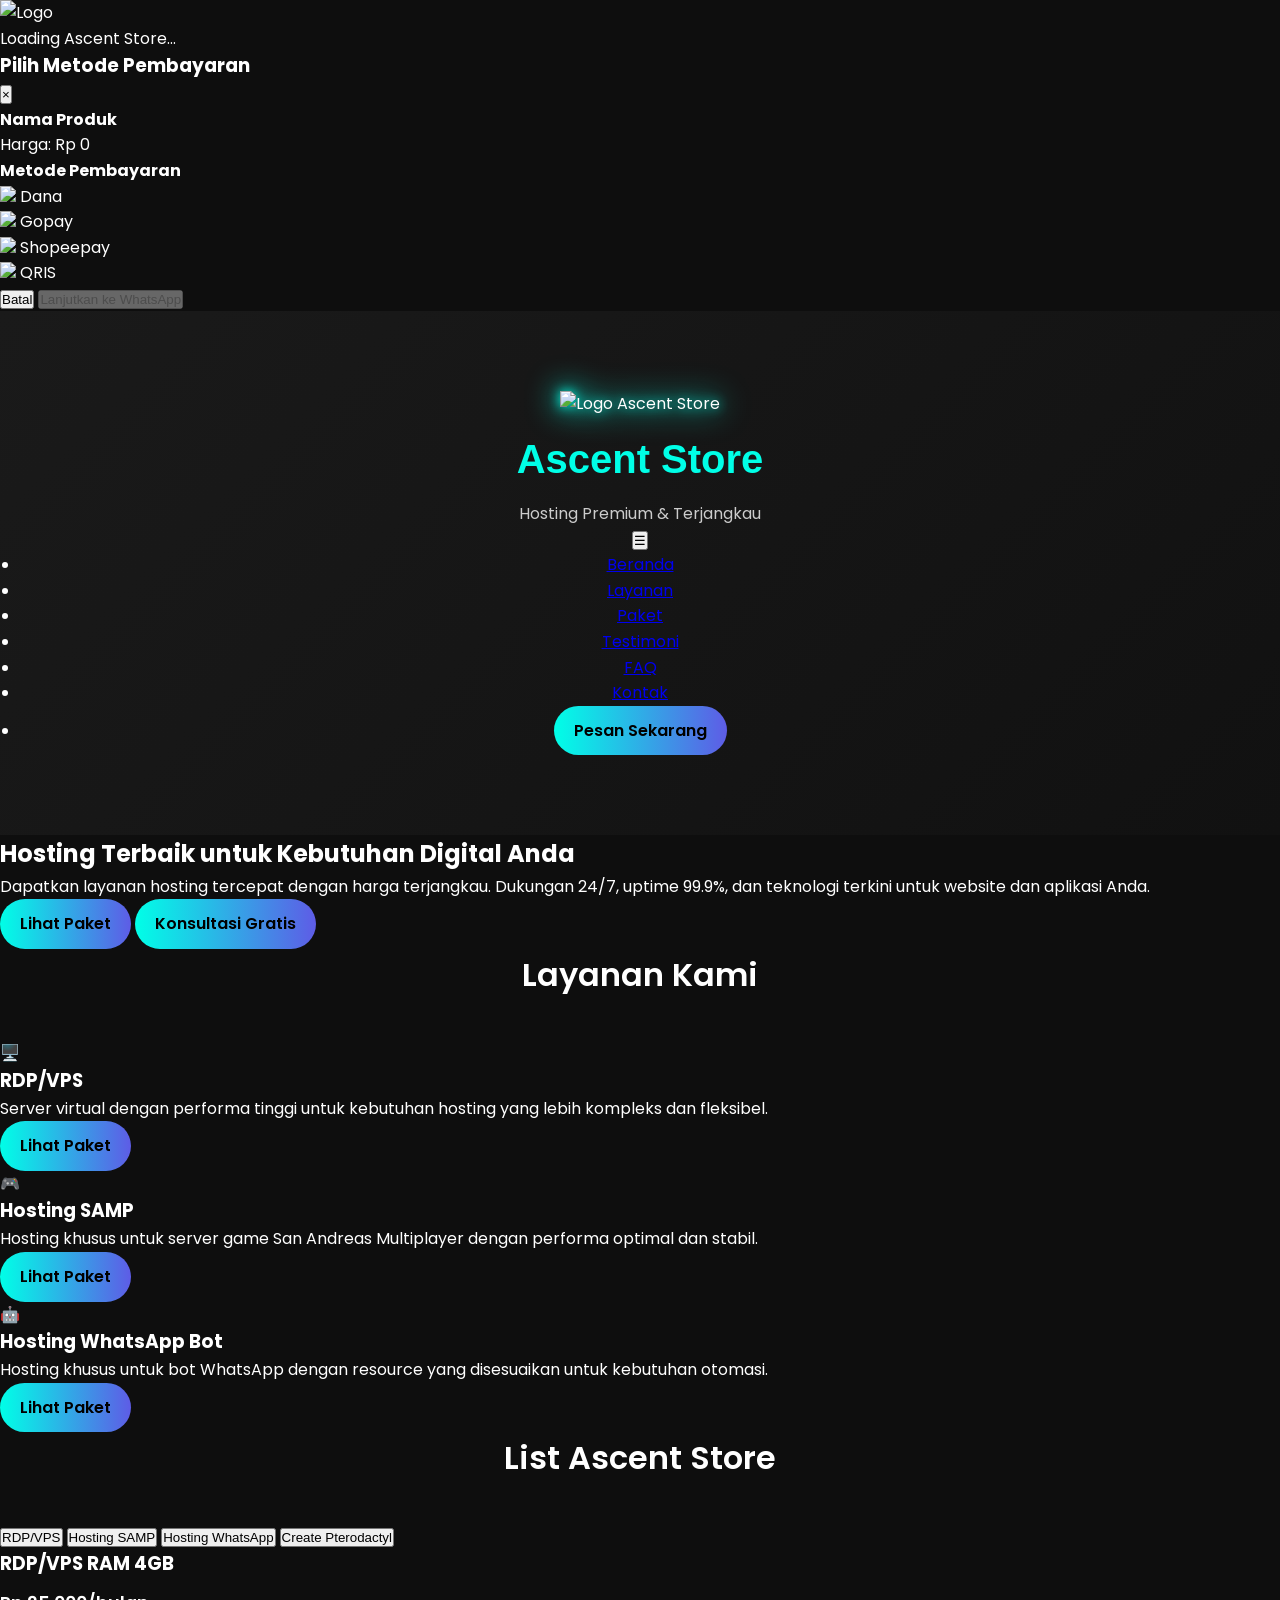
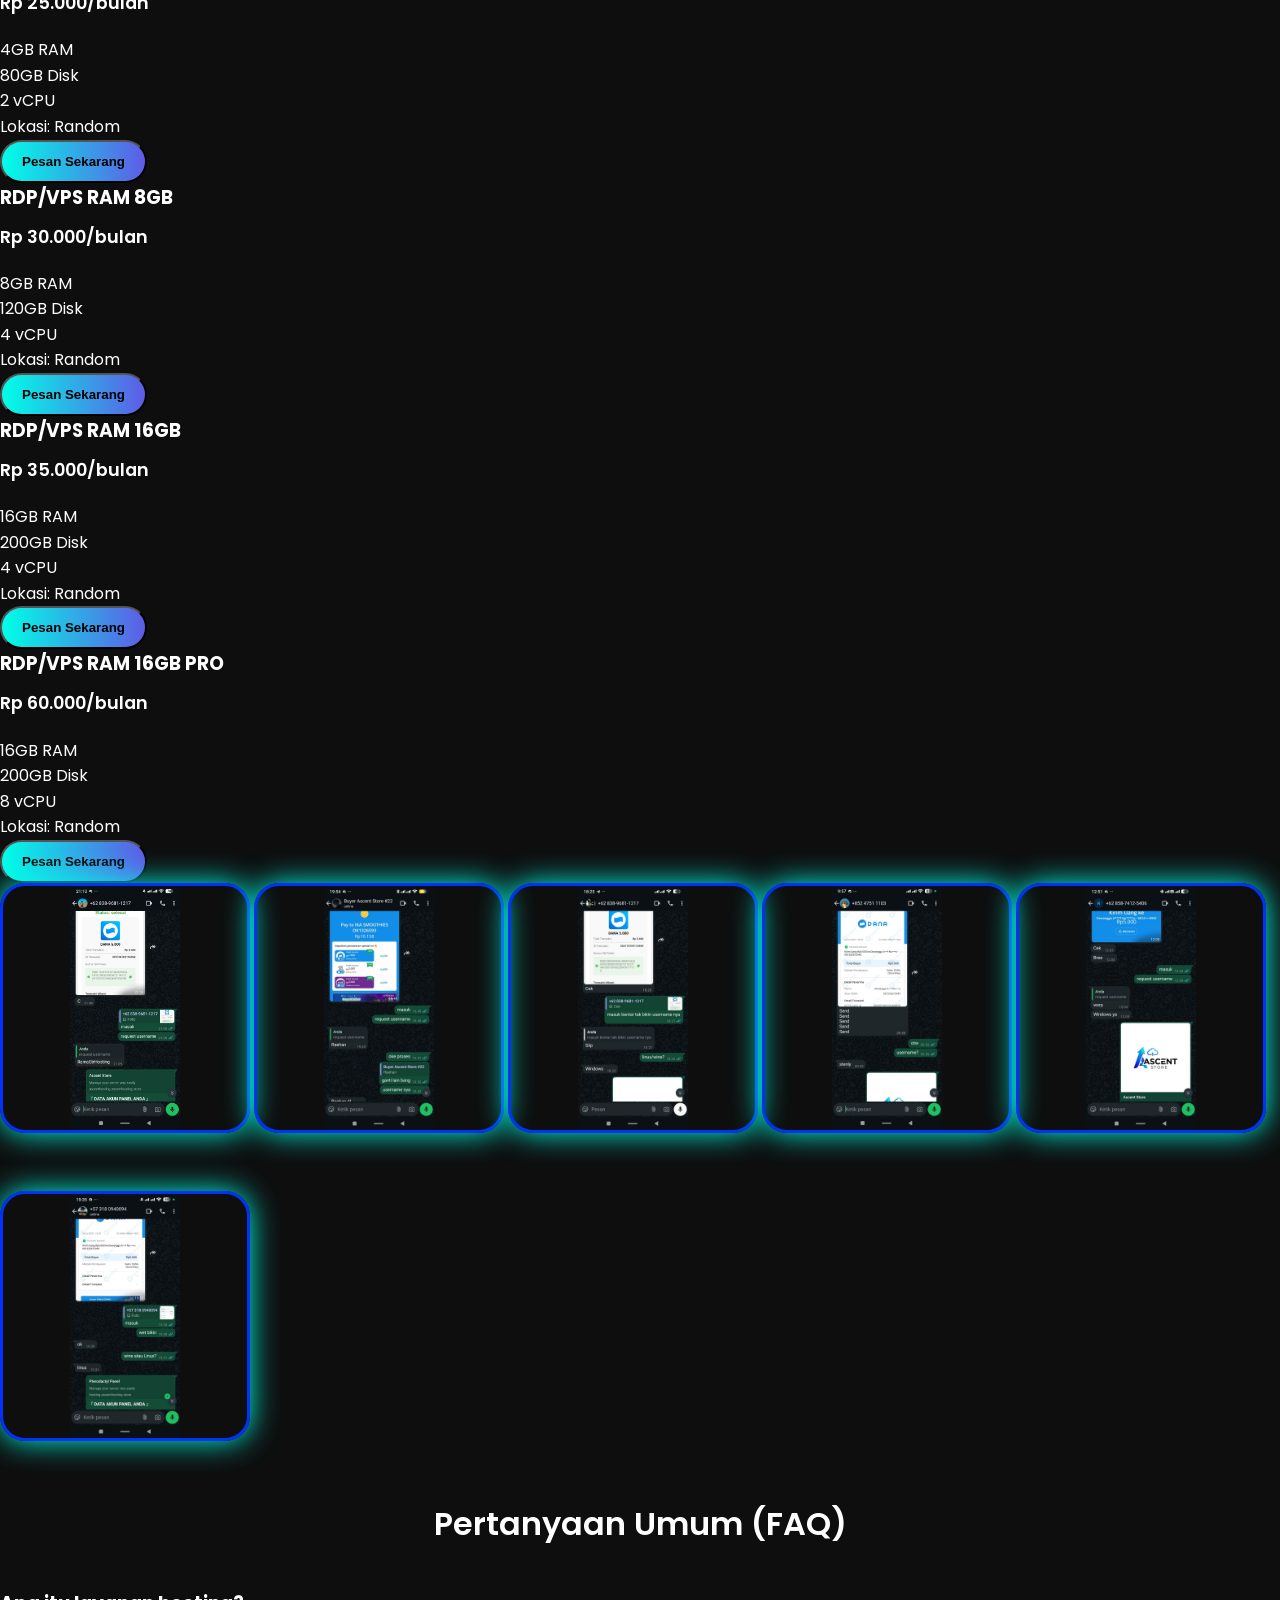
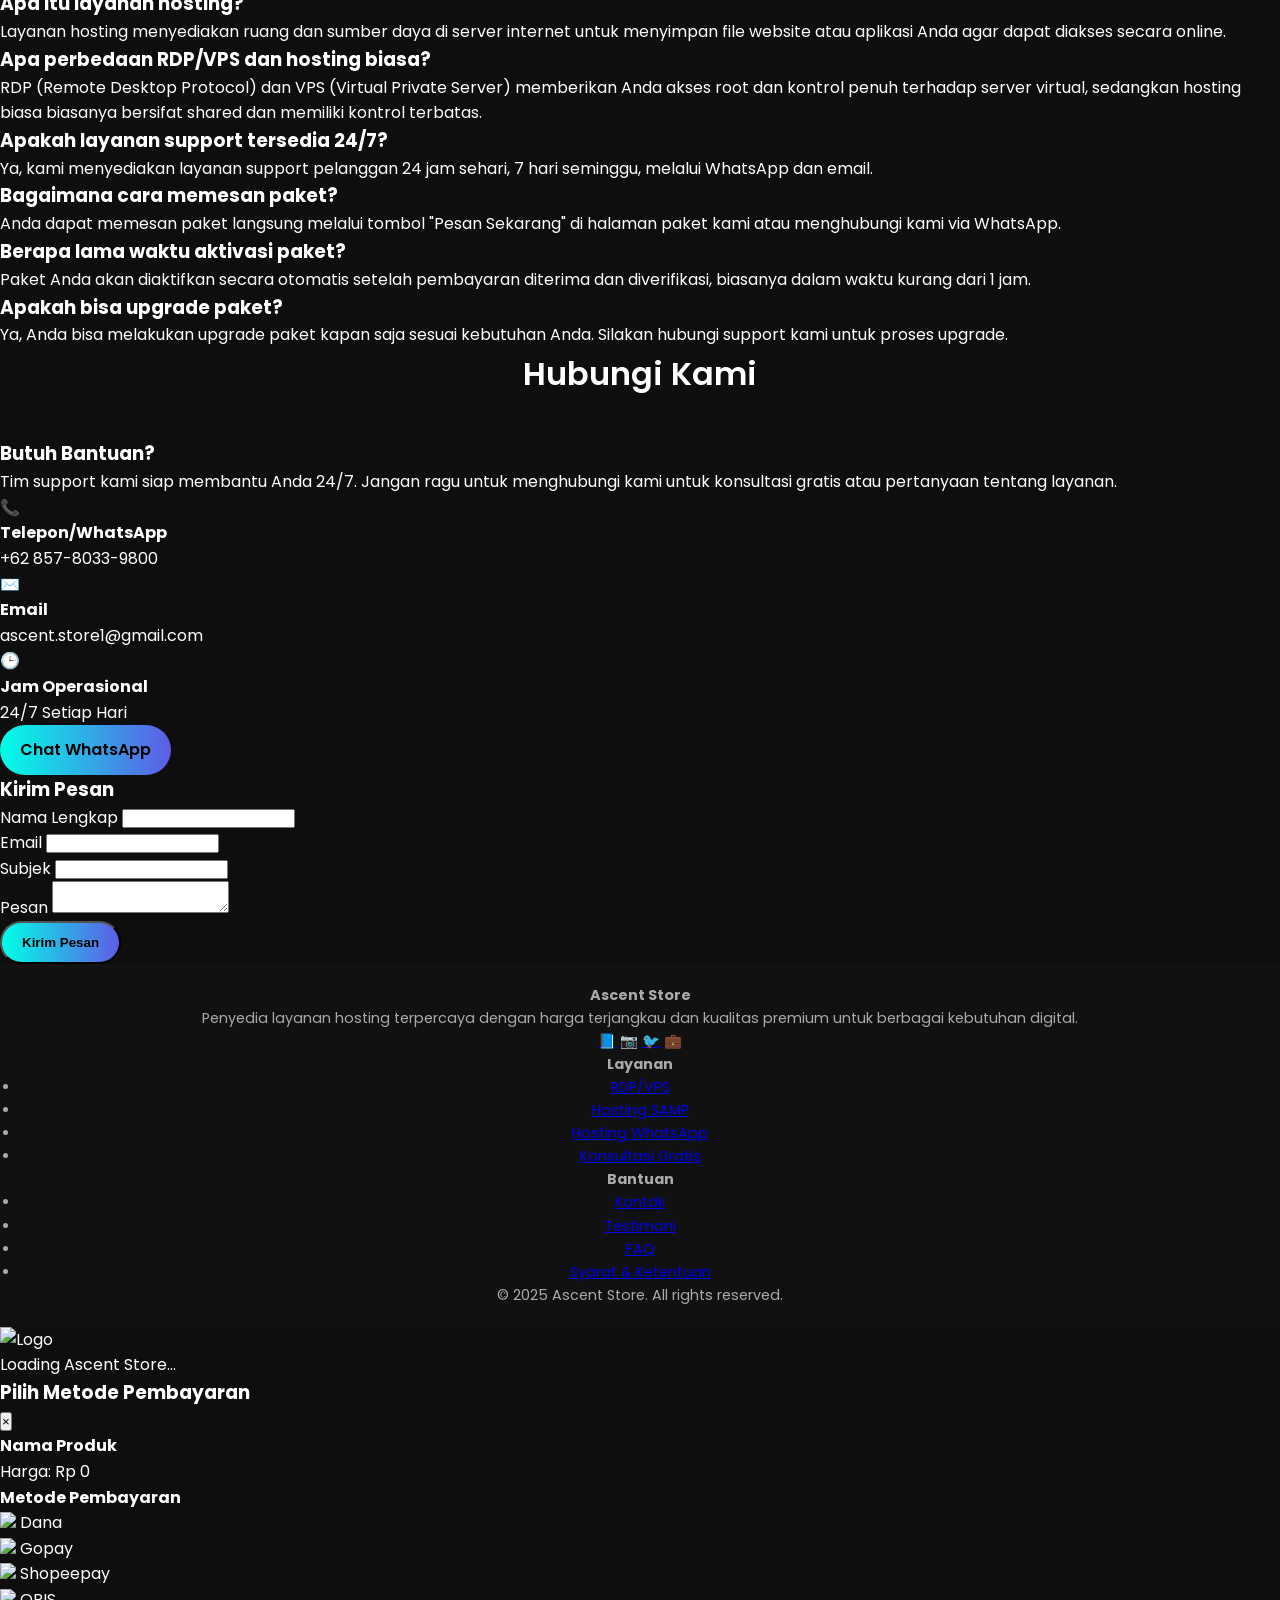
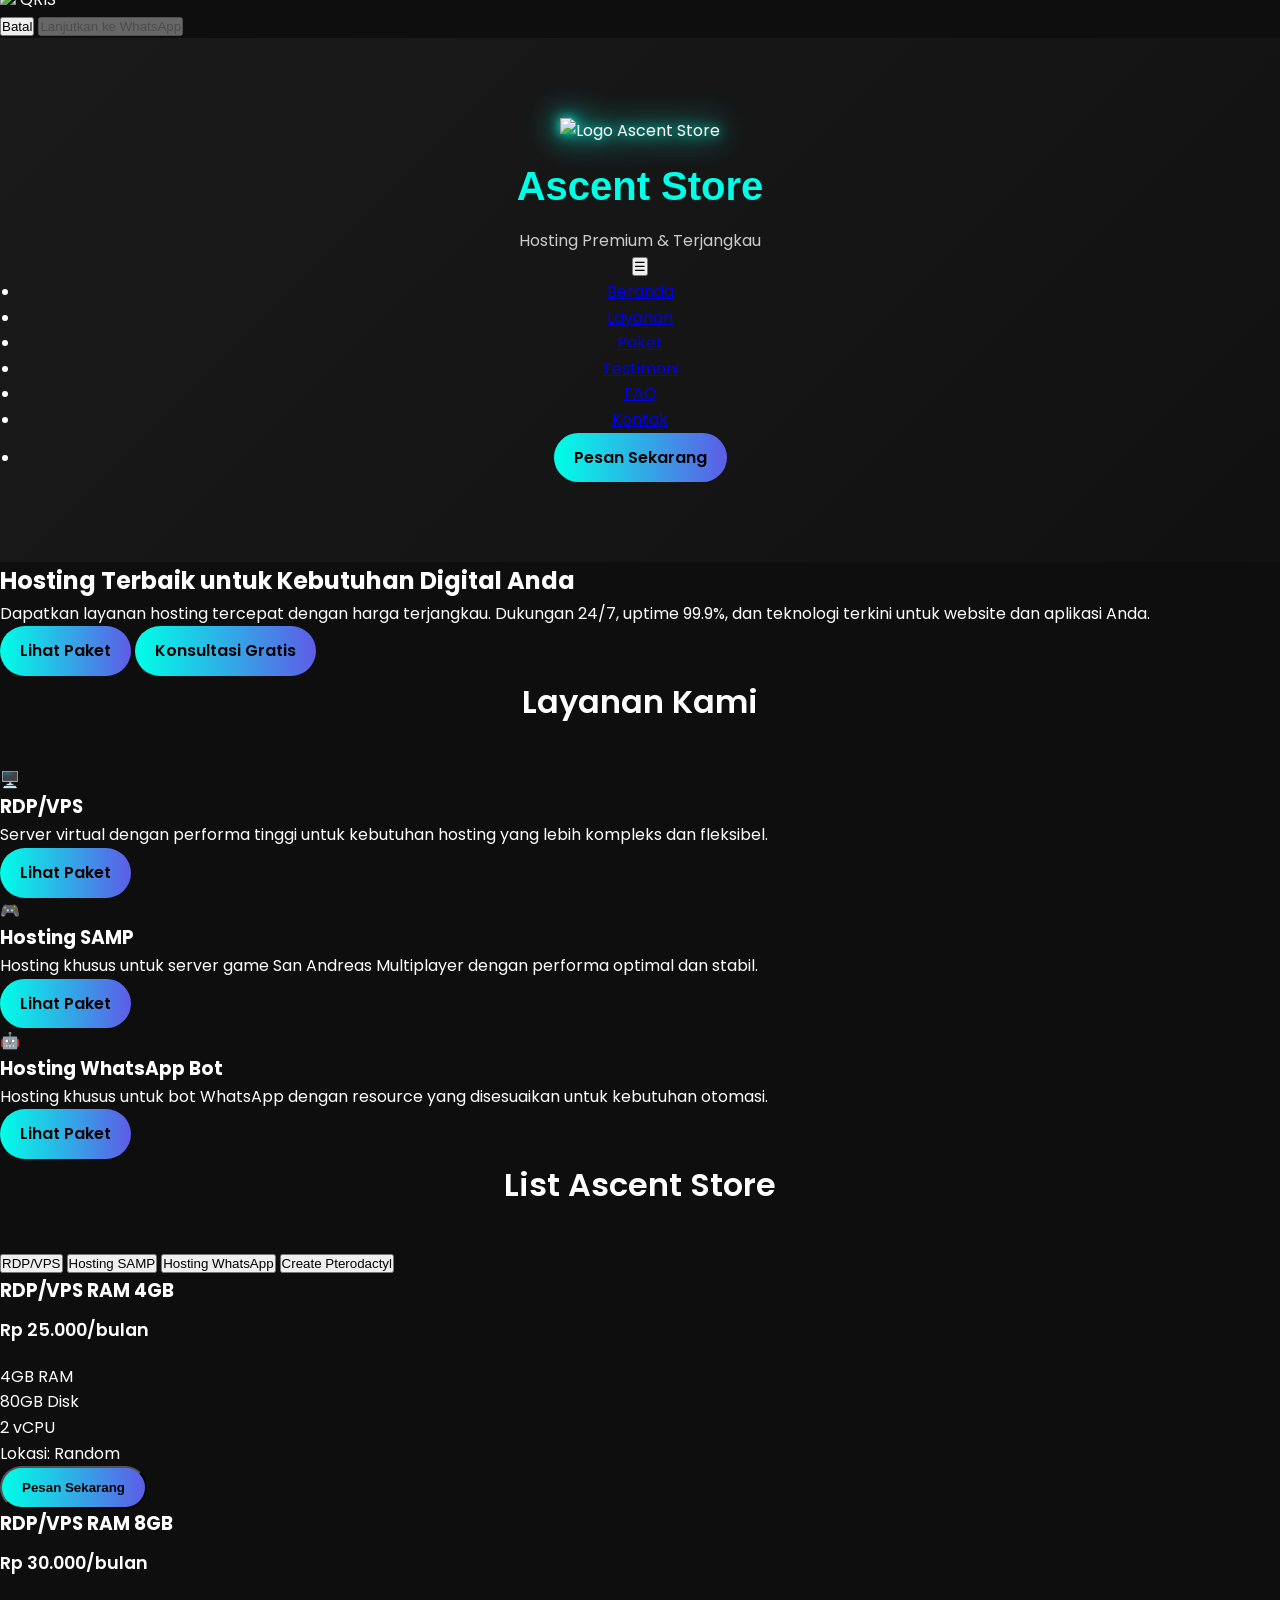
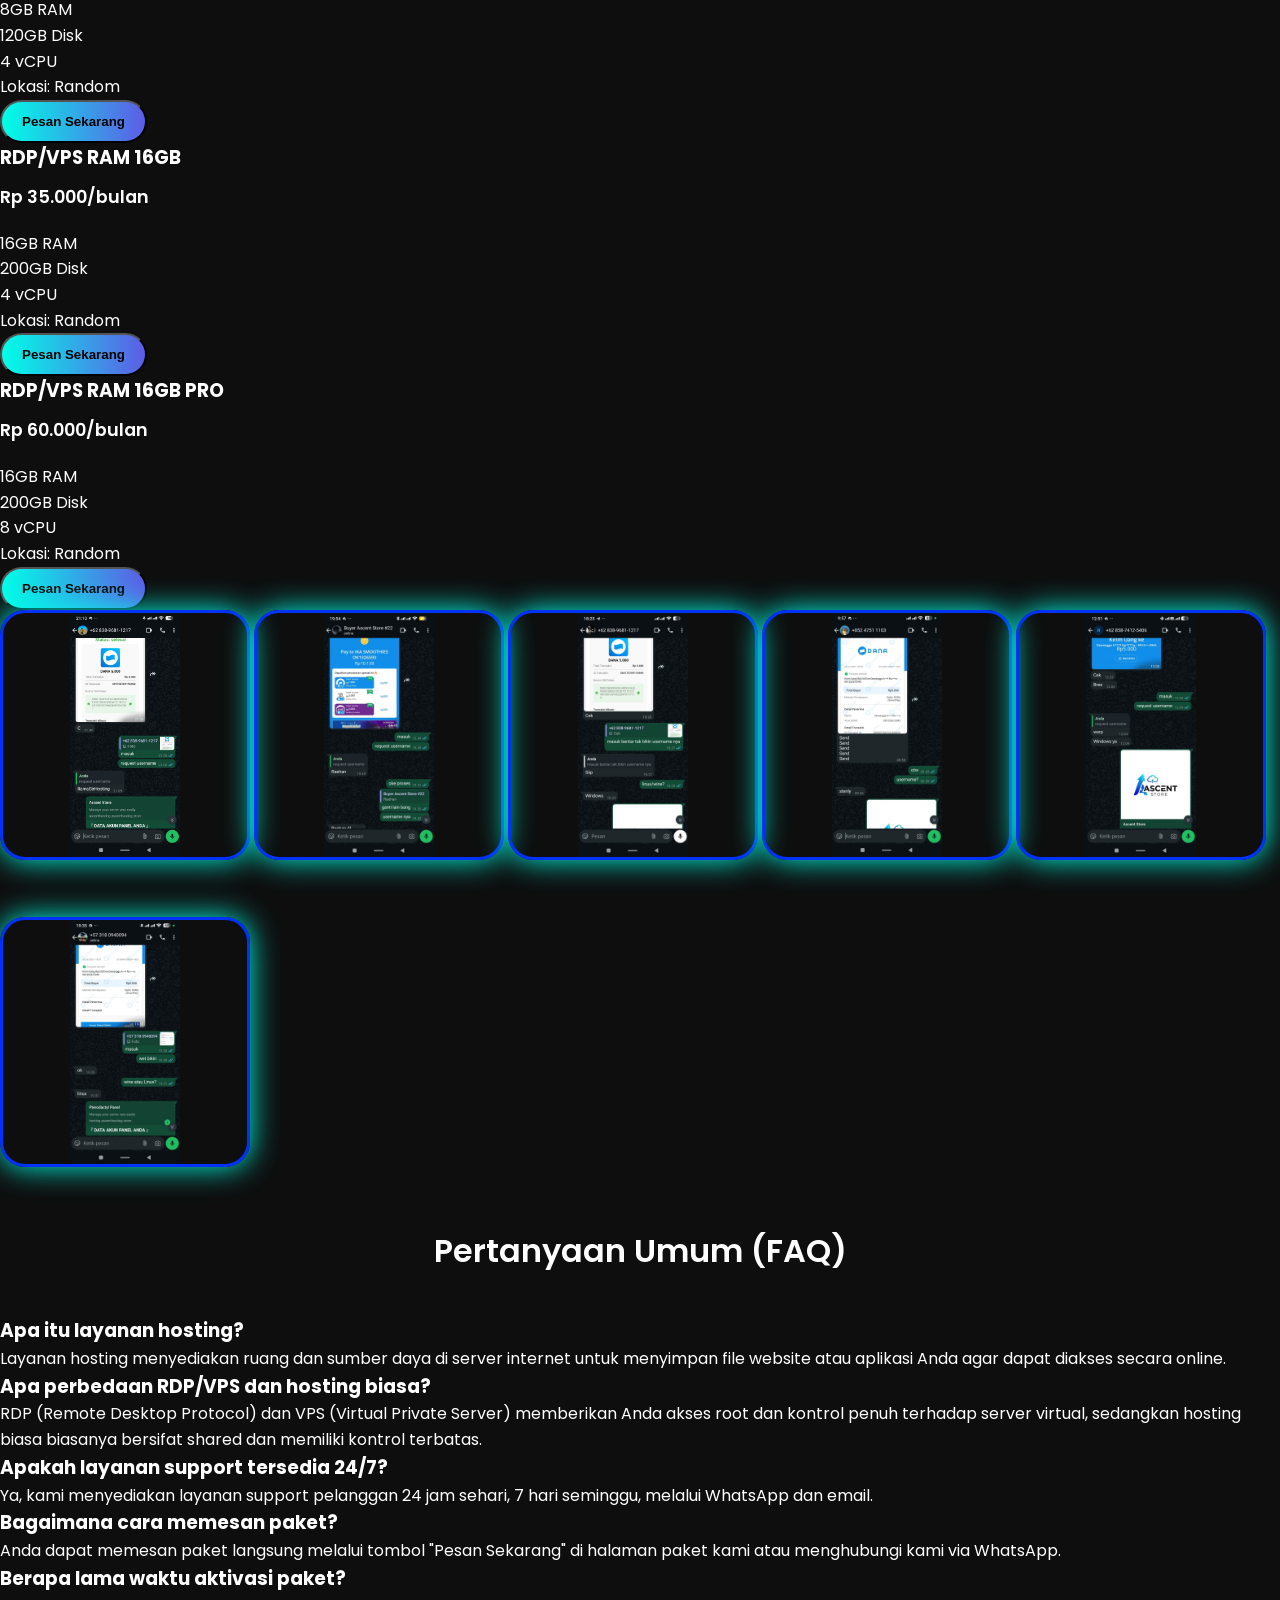
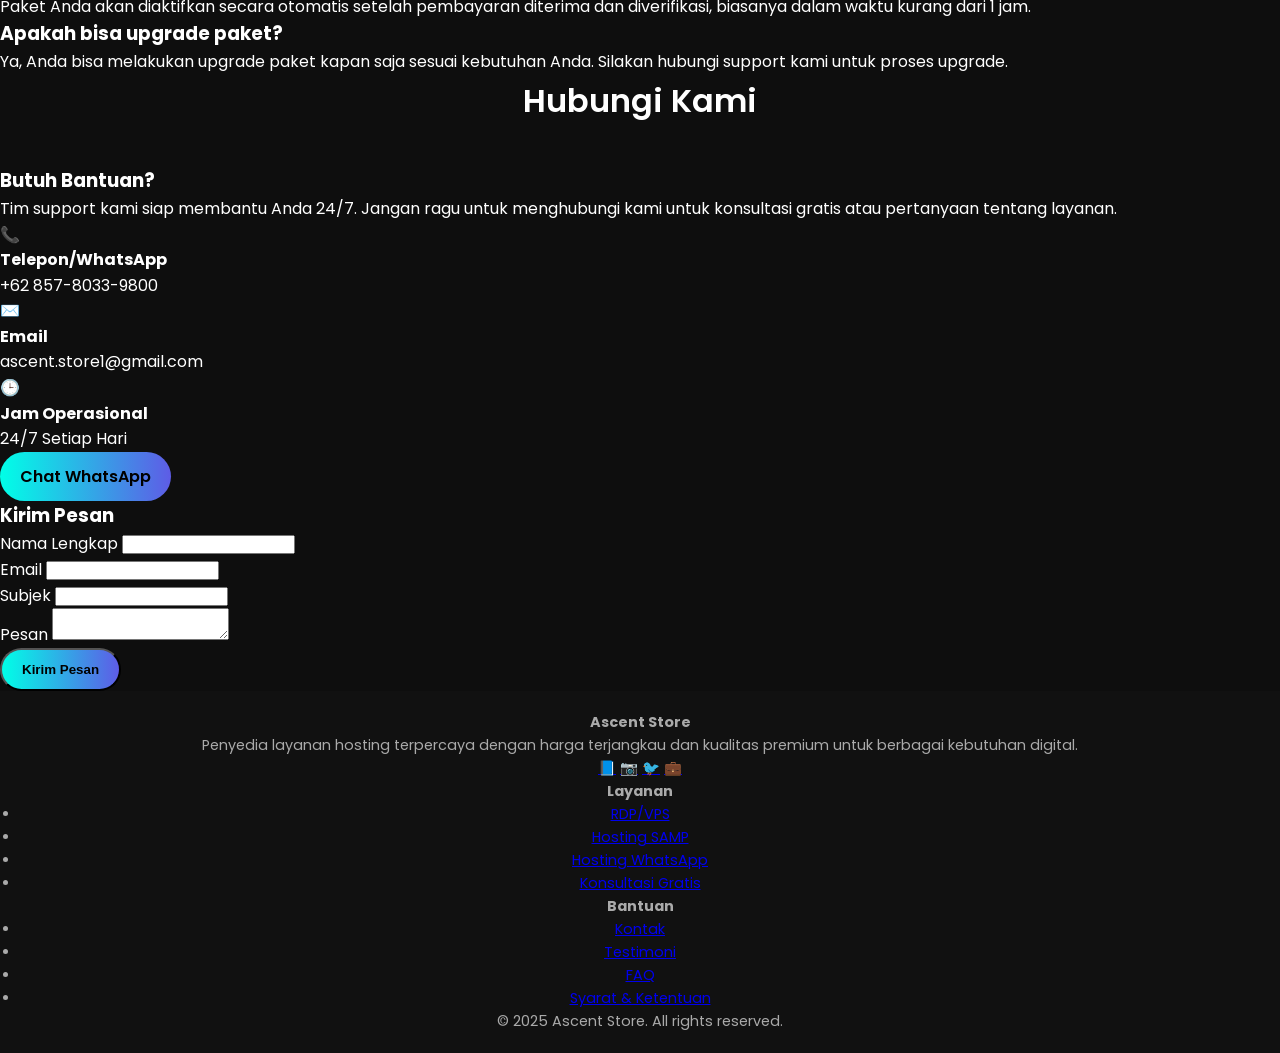
==== commit 35cd3d32: "index.html" ====
--- a/index.html
+++ b/index.html
@@ -1,885 +1,17 @@
 <!DOCTYPE html>
 <html lang="id">
 <head>
-  <link rel="icon" type="image/png" href="favicon.png">
+  <link rel="icon" type="image/png" href="favicon v2.jpg">
   <meta charset="UTF-8" />
   <meta name="viewport" content="width=device-width, initial-scale=1.0">
   <title>Ascent Store - Hosting Premium & Terjangkau</title>
+  <link rel="stylesheet" href="style.css">
   <link href="https://fonts.googleapis.com/css2?family=Poppins:wght@300;400;500;600;700&display=swap" rel="stylesheet">
-  <style>
-    /* ===== RESET & VARIABLES ===== */
-    * {
-      margin: 0;
-      padding: 0;
-      box-sizing: border-box;
-      font-family: 'Poppins', sans-serif;
-    }
-    :root {
-      --primary: #00ffcc;
-      --primary-dark: #00d4aa;
-      --secondary: #0072ff;
-      --dark-bg: #0f0f1b;
-      --card-bg: #1c1c2c;
-      --text: #ffffff;
-      --text-light: #cccccc;
-      --accent: #00c6ff;
-    }
-    html {
-      scroll-behavior: smooth;
-    }
-    body {
-      background-color: var(--dark-bg);
-      color: var(--text);
-      line-height: 1.6;
-      overflow-x: hidden;
-    }
-    .container {
-      max-width: 1200px;
-      margin: 0 auto;
-      padding: 0 20px;
-    }
-    section {
-      padding: 80px 0;
-    }
-    /* ===== LOADING SCREEN ===== */
-    #loading-screen {
-      position: fixed;
-      top: 0;
-      left: 0;
-      width: 100%;
-      height: 100%;
-      background: var(--dark-bg);
-      display: flex;
-      flex-direction: column;
-      justify-content: center;
-      align-items: center;
-      z-index: 9999;
-      transition: opacity 0.5s ease, visibility 0.5s ease;
-    }
-    .loading-logo {
-      width: 100px;
-      height: 100px;
-      border-radius: 50%;
-      border: 3px solid var(--primary);
-      margin-bottom: 20px;
-      animation: pulse 1.5s infinite ease-in-out;
-    }
-    #loading-screen p {
-      color: var(--primary);
-      font-size: 18px;
-      font-weight: 600;
-      margin-bottom: 15px;
-    }
-    .loading-bar {
-      width: 250px;
-      height: 8px;
-      background-color: #1c1c2c;
-      border-radius: 10px;
-      overflow: hidden;
-      box-shadow: 0 0 10px rgba(0, 255, 204, 0.3);
-    }
-    .loading-fill {
-      height: 100%;
-      width: 0%;
-      background: linear-gradient(90deg, var(--primary), var(--accent));
-      animation: loadFill 2s ease-out forwards;
-    }
-    @keyframes loadFill {
-      from { width: 0%; }
-      to { width: 100%; }
-    }
-    @keyframes pulse {
-      0%, 100% { transform: scale(1); opacity: 1; }
-      50% { transform: scale(1.1); opacity: 0.8; }
-    }
-    body.loaded #loading-screen {
-      opacity: 0;
-      visibility: hidden;
-    }
-    /* ===== MODAL PEMBAYARAN ===== */
-    .payment-modal {
-      display: none;
-      position: fixed;
-      top: 0;
-      left: 0;
-      width: 100%;
-      height: 100%;
-      background: rgba(0, 0, 0, 0.8);
-      z-index: 1001;
-      justify-content: center;
-      align-items: center;
-    }
-    .payment-modal.active {
-      display: flex;
-    }
-    .modal-content {
-      background: var(--card-bg);
-      border-radius: 15px;
-      padding: 30px;
-      width: 90%;
-      max-width: 500px;
-      box-shadow: 0 10px 30px rgba(0, 0, 0, 0.5);
-      border: 1px solid rgba(0, 255, 204, 0.2);
-      animation: modalFadeIn 0.3s ease;
-    }
-    @keyframes modalFadeIn {
-      from { opacity: 0; transform: translateY(-20px); }
-      to { opacity: 1; transform: translateY(0); }
-    }
-    .modal-header {
-      display: flex;
-      justify-content: space-between;
-      align-items: center;
-      margin-bottom: 20px;
-      padding-bottom: 15px;
-      border-bottom: 1px solid rgba(255, 255, 255, 0.1);
-    }
-    .modal-header h3 {
-      color: var(--primary);
-      font-size: 1.5rem;
-    }
-    .close-modal {
-      background: none;
-      border: none;
-      color: var(--text);
-      font-size: 24px;
-      cursor: pointer;
-      transition: color 0.3s ease;
-    }
-    .close-modal:hover {
-      color: var(--primary);
-    }
-    .product-info {
-      background: rgba(0, 0, 0, 0.2);
-      border-radius: 10px;
-      padding: 15px;
-      margin-bottom: 20px;
-    }
-    .product-info h4 {
-      color: var(--primary);
-      margin-bottom: 5px;
-    }
-    .product-info p {
-      color: var(--text-light);
-      font-size: 0.9rem;
-    }
-    .payment-methods {
-      margin-bottom: 25px;
-    }
-    .payment-methods h4 {
-      margin-bottom: 15px;
-      color: var(--text);
-    }
-    .payment-options {
-      display: grid;
-      grid-template-columns: repeat(2, 1fr);
-      gap: 10px;
-    }
-    .payment-option {
-      display: flex;
-      align-items: center;
-      padding: 12px;
-      background: rgba(255, 255, 255, 0.05);
-      border: 2px solid transparent;
-      border-radius: 8px;
-      cursor: pointer;
-      transition: all 0.3s ease;
-    }
-    .payment-option:hover {
-      background: rgba(255, 255, 255, 0.1);
-    }
-    .payment-option.selected {
-      border-color: var(--primary);
-      background: rgba(0, 255, 204, 0.1);
-    }
-    .payment-icon {
-      width: 30px;
-      height: 30px;
-      margin-right: 10px;
-      display: flex;
-      align-items: center;
-      justify-content: center;
-      font-weight: bold;
-      border-radius: 5px;
-      color: #000;
-    }
-    .dana { background: #00d4ff; }
-    .gopay { background: #00aa13; color: white; }
-    .shopeepay { background: #ff2e00; color: white; }
-    .qris { background: #ffffff; color: #000; }
-    .modal-actions {
-      display: flex;
-      gap: 10px;
-    }
-    .btn-cancel {
-      flex: 1;
-      padding: 12px;
-      background: rgba(255, 255, 255, 0.1);
-      color: var(--text);
-      border: none;
-      border-radius: 8px;
-      cursor: pointer;
-      transition: all 0.3s ease;
-    }
-    .btn-cancel:hover {
-      background: rgba(255, 255, 255, 0.2);
-    }
-    .btn-continue {
-      flex: 2;
-      padding: 12px;
-      background: var(--primary);
-      color: #000;
-      border: none;
-      border-radius: 8px;
-      font-weight: 600;
-      cursor: pointer;
-      transition: all 0.3s ease;
-    }
-    .btn-continue:hover {
-      background: var(--primary-dark);
-    }
-    .btn-continue:disabled {
-      background: #666;
-      cursor: not-allowed;
-    }
-    /* ===== HEADER & NAVIGATION ===== */
-    .header {
-      background: rgba(15, 15, 27, 0.95);
-      backdrop-filter: blur(10px);
-      position: fixed;
-      top: 0;
-      left: 0;
-      width: 100%;
-      z-index: 1000;
-      padding: 15px 0;
-      border-bottom: 1px solid rgba(0, 255, 204, 0.1);
-      transition: all 0.3s ease;
-    }
-    .header.scrolled {
-      padding: 10px 0;
-      box-shadow: 0 5px 20px rgba(0, 0, 0, 0.2);
-    }
-    .header .container {
-      display: flex;
-      justify-content: space-between;
-      align-items: center;
-    }
-    .logo-title {
-      display: flex;
-      align-items: center;
-      gap: 15px;
-    }
-    .logo {
-      width: 50px;
-      height: 50px;
-      border-radius: 50%;
-      border: 2px solid var(--primary);
-    }
-    .text-brand h1 {
-      font-size: 24px;
-      color: var(--text);
-      margin-bottom: 2px;
-    }
-    .text-brand p {
-      color: var(--text-light);
-      font-size: 12px;
-    }
-    .navbar ul {
-      list-style: none;
-      display: flex;
-      gap: 25px;
-    }
-    .navbar ul li a {
-      text-decoration: none;
-      color: var(--text);
-      font-weight: 500;
-      padding: 8px 15px;
-      border-radius: 8px;
-      transition: all 0.3s ease;
-      position: relative;
-    }
-    .navbar ul li a:hover,
-    .navbar ul li a.active {
-      color: var(--primary);
-    }
-    .navbar ul li a::after {
-      content: '';
-      position: absolute;
-      bottom: -5px;
-      left: 50%;
-      transform: translateX(-50%);
-      width: 0;
-      height: 2px;
-      background: var(--primary);
-      transition: width 0.3s ease;
-    }
-    .navbar ul li a:hover::after,
-    .navbar ul li a.active::after {
-      width: 80%;
-    }
-    .mobile-menu-btn {
-      display: none;
-      background: none;
-      border: none;
-      color: var(--text);
-      font-size: 24px;
-      cursor: pointer;
-    }
-    /* ===== HERO SECTION ===== */
-    .hero {
-      min-height: 100vh;
-      display: flex;
-      align-items: center;
-      position: relative;
-      overflow: hidden;
-      background: linear-gradient(135deg, #0f0f1b 0%, #1a1a2e 100%);
-    }
-    .hero::before {
-      content: '';
-      position: absolute;
-      top: 0;
-      left: 0;
-      width: 100%;
-      height: 100%;
-      background: url('image/svg+xml,<svg xmlns="http://www.w3.org/2000/svg" viewBox="0 0 1000 1000" opacity="0.05"><polygon fill="%2300ffcc" points="0,1000 1000,0 1000,1000"/></svg>');
-      background-size: cover;
-    }
-    .hero-content {
-      max-width: 650px;
-      z-index: 2;
-      position: relative;
-    }
-    .hero h1 {
-      font-size: 3.5rem;
-      font-weight: 700;
-      margin-bottom: 20px;
-      line-height: 1.2;
-    }
-    .hero h1 span {
-      color: var(--primary);
-      position: relative;
-    }
-    .hero h1 span::after {
-      content: '';
-      position: absolute;
-      bottom: 5px;
-      left: 0;
-      width: 100%;
-      height: 8px;
-      background: rgba(0, 255, 204, 0.2);
-      z-index: -1;
-    }
-    .hero p {
-      font-size: 1.2rem;
-      color: var(--text-light);
-      margin-bottom: 30px;
-    }
-    .btn {
-      display: inline-block;
-      padding: 14px 32px;
-      background: linear-gradient(90deg, var(--primary), var(--accent));
-      color: #000;
-      font-weight: 600;
-      border-radius: 50px;
-      text-decoration: none;
-      transition: all 0.3s ease;
-      box-shadow: 0 5px 15px rgba(0, 255, 204, 0.3);
-      border: none;
-      cursor: pointer;
-    }
-    .btn:hover {
-      transform: translateY(-3px);
-      box-shadow: 0 8px 25px rgba(0, 255, 204, 0.4);
-    }
-    .btn-outline {
-      background: transparent;
-      border: 2px solid var(--primary);
-      color: var(--primary);
-      margin-left: 15px;
-    }
-    .btn-outline:hover {
-      background: var(--primary);
-      color: #000;
-    }
-    /* ===== SERVICES SECTION ===== */
-    .services {
-      background: #121225;
-    }
-    .section-title {
-      text-align: center;
-      font-size: 2.5rem;
-      margin-bottom: 60px;
-      color: var(--text);
-      position: relative;
-    }
-    .section-title::after {
-      content: '';
-      position: absolute;
-      bottom: -15px;
-      left: 50%;
-      transform: translateX(-50%);
-      width: 80px;
-      height: 4px;
-      background: var(--primary);
-      border-radius: 2px;
-    }
-    .services-grid {
-      display: grid;
-      grid-template-columns: repeat(auto-fit, minmax(300px, 1fr));
-      gap: 30px;
-    }
-    .service-card {
-      background: var(--card-bg);
-      border-radius: 15px;
-      padding: 30px;
-      text-align: center;
-      transition: all 0.3s ease;
-      border: 1px solid rgba(255, 255, 255, 0.05);
-    }
-    .service-card:hover {
-      transform: translateY(-10px);
-      box-shadow: 0 15px 30px rgba(0, 0, 0, 0.2);
-      border-color: rgba(0, 255, 204, 0.2);
-    }
-    .service-icon {
-      width: 70px;
-      height: 70px;
-      margin: 0 auto 20px;
-      background: rgba(0, 255, 204, 0.1);
-      border-radius: 50%;
-      display: flex;
-      align-items: center;
-      justify-content: center;
-      font-size: 30px;
-      color: var(--primary);
-    }
-    .service-card h3 {
-      font-size: 1.5rem;
-      margin-bottom: 15px;
-      color: var(--text);
-    }
-    .service-card p {
-      color: var(--text-light);
-      margin-bottom: 20px;
-    }
-    /* ===== PACKAGES SECTION ===== */
-    .packages {
-      background: var(--dark-bg);
-    }
-    .package-tabs {
-      display: flex;
-      justify-content: center;
-      margin-bottom: 40px;
-      flex-wrap: wrap;
-      gap: 10px;
-    }
-    .tab-btn {
-      padding: 12px 25px;
-      background: transparent;
-      border: 2px solid var(--primary);
-      color: var(--primary);
-      border-radius: 50px;
-      font-weight: 600;
-      cursor: pointer;
-      transition: all 0.3s ease;
-    }
-    .tab-btn.active {
-      background: var(--primary);
-      color: #000;
-    }
-    .tab-btn:hover:not(.active) {
-      background: rgba(0, 255, 204, 0.1);
-    }
-    .package-grid {
-      display: grid;
-      grid-template-columns: repeat(auto-fit, minmax(280px, 1fr));
-      gap: 30px;
-    }
-    .package-card {
-      background: var(--card-bg);
-      border-radius: 15px;
-      padding: 30px;
-      text-align: center;
-      transition: all 0.3s ease;
-      border: 1px solid rgba(255, 255, 255, 0.05);
-      position: relative;
-      overflow: hidden;
-    }
-    .package-card.popular::before {
-      content: 'POPULAR';
-      position: absolute;
-      top: 20px;
-      right: -30px;
-      background: var(--primary);
-      color: #000;
-      padding: 5px 30px;
-      font-size: 12px;
-      font-weight: 700;
-      transform: rotate(45deg);
-    }
-    .package-card:hover {
-      transform: translateY(-5px);
-      box-shadow: 0 10px 25px rgba(0, 0, 0, 0.2);
-    }
-    .package-card h3 {
-      font-size: 1.5rem;
-      margin-bottom: 15px;
-      color: var(--text);
-    }
-    .price {
-      font-size: 2.5rem;
-      font-weight: 700;
-      margin-bottom: 20px;
-      color: var(--primary);
-    }
-    .price span {
-      font-size: 1rem;
-      color: var(--text-light);
-    }
-    .package-card ul {
-      list-style: none;
-      margin-bottom: 25px;
-    }
-    .package-card ul li {
-      padding: 8px 0;
-      color: var(--text-light);
-      border-bottom: 1px solid rgba(255, 255, 255, 0.05);
-    }
-    .package-card ul li:last-child {
-      border-bottom: none;
-    }
-    /* ===== TESTIMONIALS SECTION ===== */
-    .testimonials-gallery {
-  padding: 40px 20px;
-  background-color: #121225;
-}
-
-.testimonials-gallery .container {
-  display: flex;
-  flex-wrap: wrap;
-  gap: 20px;
-  justify-content: flex-start; /* dari 'center' jadi rata kiri */
-}
-
-.testimonial-img {
-  width: 280px; /* biar pas 3 gambar di 1 baris */
-  height: auto;
-  border-radius: 12px;
-  box-shadow: 0 4px 12px rgba(0, 255, 204, 0.2);
-  transition: transform 0.3s ease;
-}
-
-
-.testimonial-img:hover {
-  transform: scale(1.05);
-}
-    .testimonials {
-      background: #121225;
-    }
-    .testimonials-grid {
-      display: grid;
-      grid-template-columns: repeat(auto-fit, minmax(300px, 1fr));
-      gap: 30px;
-    }
-    .testimonial-card {
-      background: var(--card-bg);
-      border-radius: 15px;
-      padding: 30px;
-      transition: all 0.3s ease;
-      border: 1px solid rgba(255, 255, 255, 0.05);
-    }
-    .testimonial-card:hover {
-      transform: translateY(-5px);
-      box-shadow: 0 10px 25px rgba(0, 0, 0, 0.2);
-    }
-    .testimonial-content {
-      margin-bottom: 20px;
-      color: var(--text-light);
-      font-style: italic;
-    }
-    .testimonial-author {
-      display: flex;
-      align-items: center;
-    }
-    .author-avatar {
-      width: 50px;
-      height: 50px;
-      border-radius: 50%;
-      margin-right: 15px;
-      border: 2px solid var(--primary);
-    }
-    .author-info h4 {
-      font-size: 1.1rem;
-      margin-bottom: 5px;
-    }
-    .author-info p {
-      color: var(--text-light);
-      font-size: 0.9rem;
-    }
-    /* ===== FAQ SECTION ===== */
-    .faq {
-      background: var(--dark-bg);
-    }
-    .faq-grid {
-      display: grid;
-      grid-template-columns: repeat(auto-fit, minmax(300px, 1fr));
-      gap: 25px;
-    }
-    .faq-item {
-      background: var(--card-bg);
-      border-radius: 15px;
-      padding: 25px;
-      border: 1px solid rgba(255, 255, 255, 0.05);
-    }
-    .faq-question {
-      font-size: 1.2rem;
-      color: var(--primary);
-      margin-bottom: 10px;
-      cursor: pointer;
-      display: flex;
-      justify-content: space-between;
-      align-items: center;
-    }
-    .faq-question::after {
-      content: '+';
-      font-size: 1.5rem;
-      transition: transform 0.3s ease;
-    }
-    .faq-item.active .faq-question::after {
-      transform: rotate(45deg); /* Rotasi tanda + menjadi tanda x jika aktif */
-    }
-    .faq-answer {
-      color: var(--text-light);
-      max-height: 0;
-      overflow: hidden;
-      transition: max-height 0.3s ease, padding-top 0.3s ease;
-      padding-top: 0;
-    }
-    .faq-item.active .faq-answer {
-      max-height: 150px; /* Atau sesuaikan tinggi maksimal konten */
-      padding-top: 15px;
-    }
-    /* ===== CONTACT SECTION ===== */
-    .contact {
-      background: var(--dark-bg);
-    }
-    .contact-container {
-      display: grid;
-      grid-template-columns: repeat(auto-fit, minmax(300px, 1fr));
-      gap: 50px;
-    }
-    .contact-info h3 {
-      font-size: 1.5rem;
-      margin-bottom: 20px;
-      color: var(--text);
-    }
-    .contact-info p {
-      color: var(--text-light);
-      margin-bottom: 30px;
-    }
-    .contact-details {
-      margin-bottom: 30px;
-    }
-    .contact-item {
-      display: flex;
-      align-items: center;
-      margin-bottom: 15px;
-    }
-    .contact-icon {
-      width: 40px;
-      height: 40px;
-      background: rgba(0, 255, 204, 0.1);
-      border-radius: 50%;
-      display: flex;
-      align-items: center;
-      justify-content: center;
-      margin-right: 15px;
-      color: var(--primary);
-    }
-    .contact-form {
-      background: var(--card-bg);
-      border-radius: 15px;
-      padding: 30px;
-    }
-    .form-group {
-      margin-bottom: 20px;
-    }
-    .form-group label {
-      display: block;
-      margin-bottom: 8px;
-      color: var(--text);
-      font-weight: 500;
-    }
-    .form-control {
-      width: 100%;
-      padding: 12px 15px;
-      background: rgba(255, 255, 255, 0.05);
-      border: 1px solid rgba(255, 255, 255, 0.1);
-      border-radius: 8px;
-      color: var(--text);
-      transition: all 0.3s ease;
-    }
-    .form-control:focus {
-      outline: none;
-      border-color: var(--primary);
-      box-shadow: 0 0 0 2px rgba(0, 255, 204, 0.2);
-    }
-    textarea.form-control {
-      min-height: 120px;
-      resize: vertical;
-    }
-    /* ===== FOOTER ===== */
-    .footer {
-      background: #0a0a14;
-      padding: 60px 0 30px;
-    }
-    .footer-content {
-      display: grid;
-      grid-template-columns: repeat(auto-fit, minmax(200px, 1fr));
-      gap: 40px;
-      margin-bottom: 40px;
-    }
-    .footer-col h4 {
-      font-size: 1.2rem;
-      margin-bottom: 20px;
-      color: var(--text);
-      position: relative;
-    }
-    .footer-col h4::after {
-      content: '';
-      position: absolute;
-      bottom: -8px;
-      left: 0;
-      width: 40px;
-      height: 2px;
-      background: var(--primary);
-    }
-    .footer-col ul {
-      list-style: none;
-    }
-    .footer-col ul li {
-      margin-bottom: 10px;
-    }
-    .footer-col ul li a {
-      color: var(--text-light);
-      text-decoration: none;
-      transition: all 0.3s ease;
-    }
-    .footer-col ul li a:hover {
-      color: var(--primary);
-      padding-left: 5px;
-    }
-    .social-links {
-      display: flex;
-      gap: 15px;
-      margin-top: 20px;
-    }
-    .social-links a {
-      display: flex;
-      align-items: center;
-      justify-content: center;
-      width: 40px;
-      height: 40px;
-      background: rgba(255, 255, 255, 0.05);
-      border-radius: 50%;
-      color: var(--text);
-      transition: all 0.3s ease;
-    }
-    .social-links a:hover {
-      background: var(--primary);
-      color: #000;
-      transform: translateY(-3px);
-    }
-    .footer-bottom {
-      text-align: center;
-      padding-top: 30px;
-      border-top: 1px solid rgba(255, 255, 255, 0.05);
-      color: var(--text-light);
-      font-size: 0.9rem;
-    }
-    /* ===== RESPONSIVE STYLES ===== */
-    @media (max-width: 992px) {
-      .hero h1 {
-        font-size: 2.8rem;
-      }
-      .navbar ul {
-        gap: 15px;
-      }
-      .payment-options {
-        grid-template-columns: 1fr;
-      }
-    }
-    @media (max-width: 768px) {
-      .header .container {
-        flex-direction: column;
-        gap: 15px;
-      }
-      .navbar ul {
-        flex-wrap: wrap;
-        justify-content: center;
-      }
-      .hero h1 {
-        font-size: 2.2rem;
-      }
-      .hero p {
-        font-size: 1rem;
-      }
-      .btn-container {
-        display: flex;
-        flex-direction: column;
-        gap: 15px;
-      }
-      .btn-outline {
-        margin-left: 0;
-      }
-      .section-title {
-        font-size: 2rem;
-      }
-      .modal-content {
-        width: 95%;
-        padding: 20px;
-      }
-    }
-    @media (max-width: 576px) {
-      .mobile-menu-btn {
-        display: block;
-        position: absolute;
-        top: 20px;
-        right: 20px;
-      }
-      .navbar {
-        display: none;
-        width: 100%;
-        margin-top: 15px;
-      }
-      .navbar.active {
-        display: block;
-      }
-      .navbar ul {
-        flex-direction: column;
-        gap: 10px;
-      }
-      .hero h1 {
-        font-size: 1.8rem;
-      }
-      .package-tabs {
-        flex-direction: column;
-        align-items: center;
-      }
-      .tab-btn {
-        width: 100%;
-        max-width: 250px;
-      }
-      .modal-actions {
-        flex-direction: column;
-      }
-    }
-  </style>
 </head>
 <body>
   <!-- Loading Screen -->
   <div id="loading-screen">
-    <img src="logo.jpg" alt="Logo" class="loading-logo">
+    <img src="logo v2.jpg" alt="Logo" class="loading-logo">
     <p>Loading Ascent Store...</p>
     <div class="loading-bar">
       <div class="loading-fill"></div>
@@ -900,19 +32,23 @@
         <h4>Metode Pembayaran</h4>
         <div class="payment-options">
           <div class="payment-option" data-method="Dana">
-            <div class="payment-icon dana">D</div>
+            <img src="dana.jpg" class="payment-icon">
+            <!--<div class="payment-icon dana">D</div>-->
             <span>Dana</span>
           </div>
           <div class="payment-option" data-method="Gopay">
-            <div class="payment-icon gopay">G</div>
+            <img src="gopay.jpg" class="payment-icon">
+            <!--<div class="payment-icon gopay">G</div>-->
             <span>Gopay</span>
           </div>
           <div class="payment-option" data-method="Shopeepay">
-            <div class="payment-icon shopeepay">S</div>
+            <img src="shopee.jpg" class="payment-icon">
+            <!--<div class="payment-icon shopeepay">S</div>-->
             <span>Shopeepay</span>
           </div>
           <div class="payment-option" data-method="QRIS">
-            <div class="payment-icon qris">QR</div>
+            <img src="qris.jpg" class="payment-icon">
+            <!--<div class="payment-icon qris">QR</div>-->
             <span>QRIS</span>
           </div>
         </div>
@@ -927,7 +63,7 @@
   <header class="header">
     <div class="container">
       <div class="logo-title">
-        <img src="logo.jpg" alt="Logo Ascent Store" class="logo">
+        <img src="logo v2.jpg" alt="Logo Ascent Store" class="logo">
         <div class="text-brand">
           <h1>Ascent Store</h1>
           <p>Hosting Premium & Terjangkau</p>
@@ -989,12 +125,15 @@
   <!-- Packages Section -->
   <section class="packages" id="packages">
     <div class="container">
-      <h2 class="section-title">Paket Hosting</h2>
-      <div class="package-tabs">
-        <button class="tab-btn active" data-tab="vps">RDP/VPS</button>
-        <button class="tab-btn" data-tab="samp">Hosting SAMP</button>
-        <button class="tab-btn" data-tab="wa">Hosting WhatsApp</button>
-      </div>
+      <h2 class="section-title">List Ascent Store</h2>
+    <div class="package-tabs">
+      <button class="tab-btn active" data-tab="vps">RDP/VPS</button>
+      <button class="tab-btn" data-tab="samp">Hosting SAMP</button>
+      <button class="tab-btn" data-tab="wa">Hosting WhatsApp</button>
+      <button class="tab-btn" data-tab="pterodactyl">Create Pterodactyl</button>
+      <div class="tab-underline"></div>
+    </div>
+
       <!-- VPS Packages -->
       <div class="package-content" id="vps-packages">
         <div class="package-grid">
@@ -1105,6 +244,26 @@
           </div>
         </div>
       </div>
+      <!--Install Panel pterodactyl-->
+      <!--Install Panel pterodactyl-->
+      <div class="package-content" id="pterodactyl-packages" style="display: none;">
+        <div class="package-grid">
+          <div class="package-card">
+            <h3>Create Panel Pterodactyl</h3>
+            <p class="price">Rp 50.000<span>/bulan</span></p>
+            <ul>
+              <li>Free Install Panel Pterodactyl</li>
+              <li>Free Install Wigs/Node</li>
+              <li>Free Install Database</li>
+              <li>Free Install PHPMyAdmin</li>
+              <li>Free Domain</li>
+              <li>Free Egg Samp/Node Js</li>
+            </ul>
+            <button class="btn btn-pesan" data-name="Create Pterodactyl" data-price="50000">Pesan Sekarang</button>
+          </div>
+        </div>
+      </div>
+      <!--Install Hosting-->
       <!-- WA Packages (hidden by default) -->
       <div class="package-content" id="wa-packages" style="display: none;">
         <div class="package-grid">
@@ -1164,8 +323,7 @@
       <img src="WhatsApp Image 2025-07-21 at 11.25.34.jpeg" alt="Testimoni 3" class="testimonial-img">
       <img src="WhatsApp Image 2025-07-18 at 02.58.26.jpeg" alt="Testimoni 4" class="testimonial-img">
       <img src="WhatsApp Image 2025-07-17 at 05.51.51.jpeg" alt="Testimoni 5" class="testimonial-img">
-      <img src="WhatsApp Image 2025-07-10 at 12.39.32.jpeg" alt="Testimoni 6" class="testimonial-img"
-      <!-- Tambahkan gambar lainnya sesuai kebutuhan -->
+      <img src="WhatsApp Image 2025-07-10 at 12.39.32.jpeg" alt="Testimoni 6" class="testimonial-img">
     </div>
   </section>
   <!-- FAQ Section -->
@@ -1220,7 +378,7 @@
               <div class="contact-icon">✉️</div>
               <div>
                 <h4>Email</h4>
-                <p>support@ascentstore.com</p>
+                <p>ascent.store1@gmail.com</p>
               </div>
             </div>
             <div class="contact-item">
@@ -1336,6 +494,45 @@
         document.getElementById(`${tabId}-packages`).style.display = 'block';
       });
     });
+    tabBtns.forEach(btn => {
+    btn.addEventListener('click', function() {
+      // Remove active class from all buttons
+      tabBtns.forEach(b => b.classList.remove('active'));
+      // Add active class to clicked button
+      this.classList.add('active');
+      // Hide all package contents
+      packageContents.forEach(content => {
+        content.style.display = 'none';
+      });
+      // Show selected package content
+      const tabId = this.getAttribute('data-tab');
+      document.getElementById(`${tabId}-packages`).style.display = 'block';
+    });
+  });
+
+  const underline = document.querySelector('.tab-underline');
+
+  function moveUnderline() {
+    const activeBtn = document.querySelector('.tab-btn.active');
+    if (activeBtn) {
+      const rect = activeBtn.getBoundingClientRect();
+      const parentRect = activeBtn.parentElement.getBoundingClientRect();
+      underline.style.width = `${rect.width}px`;
+      underline.style.left = `${rect.left - parentRect.left}px`;
+    }
+  }
+
+  // Jalankan saat load dan setiap klik tab
+  moveUnderline();
+  window.addEventListener('resize', moveUnderline);
+
+  tabBtns.forEach(btn => {
+    btn.addEventListener('click', () => {
+      moveUnderline();
+    });
+  });
+
+
     // Smooth scrolling for navigation links
     document.querySelectorAll('a[href^="#"]').forEach(anchor => {
       anchor.addEventListener('click', function (e) {
@@ -1434,3 +631,636 @@
   </script>
 </body>
 </html>
+<!DOCTYPE html>
+<html lang="id">
+<head>
+  <link rel="icon" type="image/png" href="favicon v2.jpg">
+  <meta charset="UTF-8" />
+  <meta name="viewport" content="width=device-width, initial-scale=1.0">
+  <title>Ascent Store - Hosting Premium & Terjangkau</title>
+  <link rel="stylesheet" href="style.css">
+  <link href="https://fonts.googleapis.com/css2?family=Poppins:wght@300;400;500;600;700&display=swap" rel="stylesheet">
+</head>
+<body>
+  <!-- Loading Screen -->
+  <div id="loading-screen">
+    <img src="logo v2.jpg" alt="Logo" class="loading-logo">
+    <p>Loading Ascent Store...</p>
+    <div class="loading-bar">
+      <div class="loading-fill"></div>
+    </div>
+  </div>
+  <!-- Payment Modal -->
+  <div class="payment-modal" id="paymentModal">
+    <div class="modal-content">
+      <div class="modal-header">
+        <h3>Pilih Metode Pembayaran</h3>
+        <button class="close-modal">&times;</button>
+      </div>
+      <div class="product-info">
+        <h4 id="modalProductName">Nama Produk</h4>
+        <p id="modalProductPrice">Harga: Rp 0</p>
+      </div>
+      <div class="payment-methods">
+        <h4>Metode Pembayaran</h4>
+        <div class="payment-options">
+          <div class="payment-option" data-method="Dana">
+            <img src="dana.jpg" class="payment-icon">
+            <!--<div class="payment-icon dana">D</div>-->
+            <span>Dana</span>
+          </div>
+          <div class="payment-option" data-method="Gopay">
+            <img src="gopay.jpg" class="payment-icon">
+            <!--<div class="payment-icon gopay">G</div>-->
+            <span>Gopay</span>
+          </div>
+          <div class="payment-option" data-method="Shopeepay">
+            <img src="shopee.jpg" class="payment-icon">
+            <!--<div class="payment-icon shopeepay">S</div>-->
+            <span>Shopeepay</span>
+          </div>
+          <div class="payment-option" data-method="QRIS">
+            <img src="qris.jpg" class="payment-icon">
+            <!--<div class="payment-icon qris">QR</div>-->
+            <span>QRIS</span>
+          </div>
+        </div>
+      </div>
+      <div class="modal-actions">
+        <button class="btn-cancel">Batal</button>
+        <button class="btn-continue" disabled>Lanjutkan ke WhatsApp</button>
+      </div>
+    </div>
+  </div>
+  <!-- Header -->
+  <header class="header">
+    <div class="container">
+      <div class="logo-title">
+        <img src="logo v2.jpg" alt="Logo Ascent Store" class="logo">
+        <div class="text-brand">
+          <h1>Ascent Store</h1>
+          <p>Hosting Premium & Terjangkau</p>
+        </div>
+      </div>
+      <button class="mobile-menu-btn">☰</button>
+      <nav class="navbar">
+        <ul>
+          <li><a href="#home" class="active">Beranda</a></li>
+          <li><a href="#services">Layanan</a></li>
+          <li><a href="#packages">Paket</a></li>
+          <li><a href="#testimonials-gallery">Testimoni</a></li>
+          <li><a href="#faq">FAQ</a></li> <!-- Tautan ke FAQ -->
+          <li><a href="#contact">Kontak</a></li>
+          <li><a href="https://wa.me/6285780339800" target="_blank" class="btn">Pesan Sekarang</a></li>
+        </ul>
+      </nav>
+    </div>
+  </header>
+  <!-- Hero Section -->
+  <section class="hero" id="home">
+    <div class="container">
+      <div class="hero-content">
+        <h1>Hosting Terbaik untuk <span>Kebutuhan Digital</span> Anda</h1>
+        <p>Dapatkan layanan hosting tercepat dengan harga terjangkau. Dukungan 24/7, uptime 99.9%, dan teknologi terkini untuk website dan aplikasi Anda.</p>
+        <div class="btn-container">
+          <a href="#packages" class="btn">Lihat Paket</a>
+          <a href="#contact" class="btn btn-outline">Konsultasi Gratis</a>
+        </div>
+      </div>
+    </div>
+  </section>
+  <!-- Services Section -->
+  <section class="services" id="services">
+    <div class="container">
+      <h2 class="section-title">Layanan Kami</h2>
+      <div class="services-grid">
+        <div class="service-card">
+          <div class="service-icon">🖥️</div>
+          <h3>RDP/VPS</h3>
+          <p>Server virtual dengan performa tinggi untuk kebutuhan hosting yang lebih kompleks dan fleksibel.</p>
+          <a href="#packages" class="btn">Lihat Paket</a>
+        </div>
+        <div class="service-card">
+          <div class="service-icon">🎮</div>
+          <h3>Hosting SAMP</h3>
+          <p>Hosting khusus untuk server game San Andreas Multiplayer dengan performa optimal dan stabil.</p>
+          <a href="#packages" class="btn">Lihat Paket</a>
+        </div>
+        <div class="service-card">
+          <div class="service-icon">🤖</div>
+          <h3>Hosting WhatsApp Bot</h3>
+          <p>Hosting khusus untuk bot WhatsApp dengan resource yang disesuaikan untuk kebutuhan otomasi.</p>
+          <a href="#packages" class="btn">Lihat Paket</a>
+        </div>
+      </div>
+    </div>
+  </section>
+  <!-- Packages Section -->
+  <section class="packages" id="packages">
+    <div class="container">
+      <h2 class="section-title">List Ascent Store</h2>
+    <div class="package-tabs">
+      <button class="tab-btn active" data-tab="vps">RDP/VPS</button>
+      <button class="tab-btn" data-tab="samp">Hosting SAMP</button>
+      <button class="tab-btn" data-tab="wa">Hosting WhatsApp</button>
+      <button class="tab-btn" data-tab="pterodactyl">Create Pterodactyl</button>
+      <div class="tab-underline"></div>
+    </div>
+
+      <!-- VPS Packages -->
+      <div class="package-content" id="vps-packages">
+        <div class="package-grid">
+          <div class="package-card">
+            <h3>RDP/VPS RAM 4GB</h3>
+            <p class="price">Rp 25.000<span>/bulan</span></p>
+            <ul>
+              <li>4GB RAM</li>
+              <li>80GB Disk</li>
+              <li>2 vCPU</li>
+              <li>Lokasi: Random</li>
+            </ul>
+            <button class="btn btn-pesan" data-name="RDP/VPS RAM 4GB" data-price="25000">Pesan Sekarang</button>
+          </div>
+          <div class="package-card">
+            <h3>RDP/VPS RAM 8GB</h3>
+            <p class="price">Rp 30.000<span>/bulan</span></p>
+            <ul>
+              <li>8GB RAM</li>
+              <li>120GB Disk</li>
+              <li>4 vCPU</li>
+              <li>Lokasi: Random</li>
+            </ul>
+            <button class="btn btn-pesan" data-name="RDP/VPS RAM 8GB" data-price="30000">Pesan Sekarang</button>
+          </div>
+          <div class="package-card popular">
+            <h3>RDP/VPS RAM 16GB</h3>
+            <p class="price">Rp 35.000<span>/bulan</span></p>
+            <ul>
+              <li>16GB RAM</li>
+              <li>200GB Disk</li>
+              <li>4 vCPU</li>
+              <li>Lokasi: Random</li>
+            </ul>
+            <button class="btn btn-pesan" data-name="RDP/VPS RAM 16GB" data-price="35000">Pesan Sekarang</button>
+          </div>
+          <div class="package-card">
+            <h3>RDP/VPS RAM 16GB PRO</h3>
+            <p class="price">Rp 60.000<span>/bulan</span></p>
+            <ul>
+              <li>16GB RAM</li>
+              <li>200GB Disk</li>
+              <li>8 vCPU</li>
+              <li>Lokasi: Random</li>
+            </ul>
+            <button class="btn btn-pesan" data-name="RDP/VPS RAM 16GB PRO" data-price="60000">Pesan Sekarang</button>
+          </div>
+        </div>
+      </div>
+      <!-- SAMP Packages (hidden by default) -->
+      <div class="package-content" id="samp-packages" style="display: none;">
+        <div class="package-grid">
+          <div class="package-card">
+            <h3>Hosting SAMP Packet 1</h3>
+            <p class="price">Rp 5.000<span>/bulan</span></p>
+            <ul>
+              <li>Ram/Disk 10GB</li>
+              <li>CPU 100%</li>
+              <li>50 Slot Player</li>
+              <li>Wine/Linux</li>
+              <li>MySQL + PHPMyAdmin</li>
+              <li>Uptime 99.9%</li>
+              <li>Team Support 24/7</li>
+            </ul>
+            <button class="btn btn-pesan" data-name="Hosting SAMP Packet 1" data-price="5000">Pesan Sekarang</button>
+          </div>
+          <div class="package-card">
+            <h3>Hosting SAMP Packet 2</h3>
+            <p class="price">Rp 10.000<span>/bulan</span></p>
+            <ul>
+              <li>Ram/Disk 20GB</li>
+              <li>CPU 200%</li>
+              <li>100 Slot Player</li>
+              <li>Wine/Linux</li>
+              <li>MySQL + PHPMyAdmin</li>
+              <li>Uptime 99.9%</li>
+              <li>Team Support 24/7</li>
+            </ul>
+            <button class="btn btn-pesan" data-name="Hosting SAMP Packet 2" data-price="10000">Pesan Sekarang</button>
+          </div>
+          <div class="package-card popular">
+            <h3>Hosting SAMP Packet 3</h3>
+            <p class="price">Rp 15.000<span>/bulan</span></p>
+            <ul>
+              <li>Ram/Disk 30GB</li>
+              <li>CPU 300%</li>
+              <li>150 Slot Player</li>
+              <li>Wine/Linux</li>
+              <li>MySQL + PHPMyAdmin</li>
+              <li>Uptime 99.9%</li>
+              <li>Team Support 24/7</li>
+            </ul>
+            <button class="btn btn-pesan" data-name="Hosting SAMP Packet 3" data-price="15000">Pesan Sekarang</button>
+          </div>
+          <div class="package-card">
+            <h3>Hosting SAMP Packet 4</h3>
+            <p class="price">Rp 20.000<span>/bulan</span></p>
+            <ul>
+              <li>Ram/Disk 40GB</li>
+              <li>CPU 400%</li>
+              <li>200 Slot Player</li>
+              <li>Wine/Linux</li>
+              <li>MySQL + PHPMyAdmin</li>
+              <li>Uptime 99.9%</li>
+              <li>Team Support 24/7</li>
+            </ul>
+            <button class="btn btn-pesan" data-name="Hosting SAMP Packet 4" data-price="20000">Pesan Sekarang</button>
+          </div>
+        </div>
+      </div>
+      <!--Install Panel pterodactyl-->
+      <!--Install Panel pterodactyl-->
+      <div class="package-content" id="pterodactyl-packages" style="display: none;">
+        <div class="package-grid">
+          <div class="package-card">
+            <h3>Create Panel Pterodactyl</h3>
+            <p class="price">Rp 50.000<span>/bulan</span></p>
+            <ul>
+              <li>Free Install Panel Pterodactyl</li>
+              <li>Free Install Wigs/Node</li>
+              <li>Free Install Database</li>
+              <li>Free Install PHPMyAdmin</li>
+              <li>Free Domain</li>
+              <li>Free Egg Samp/Node Js</li>
+            </ul>
+            <button class="btn btn-pesan" data-name="Create Pterodactyl" data-price="50000">Pesan Sekarang</button>
+          </div>
+        </div>
+      </div>
+      <!--Install Hosting-->
+      <!-- WA Packages (hidden by default) -->
+      <div class="package-content" id="wa-packages" style="display: none;">
+        <div class="package-grid">
+          <div class="package-card">
+            <h3>Hosting WA Packet 1</h3>
+            <p class="price">Rp 1.000<span>/bulan</span></p>
+            <ul>
+              <li>Ram/Disk 1GB</li>
+              <li>CPU 100%</li>
+              <li>Uptime 99.9%</li>
+              <li>Team Support 24/7</li>
+            </ul>
+            <button class="btn btn-pesan" data-name="Hosting WA Packet 1" data-price="1000">Pesan Sekarang</button>
+          </div>
+          <div class="package-card">
+            <h3>Hosting WA Packet 2</h3>
+            <p class="price">Rp 2.000<span>/bulan</span></p>
+            <ul>
+              <li>Ram/Disk 2GB</li>
+              <li>CPU 150%</li>
+              <li>Uptime 99.9%</li>
+              <li>Team Support 24/7</li>
+            </ul>
+            <button class="btn btn-pesan" data-name="Hosting WA Packet 2" data-price="2000">Pesan Sekarang</button>
+          </div>
+          <div class="package-card popular">
+            <h3>Hosting WA Packet 5</h3>
+            <p class="price">Rp 5.000<span>/bulan</span></p>
+            <ul>
+              <li>Ram/Disk 5GB</li>
+              <li>CPU 300%</li>
+              <li>Uptime 99.9%</li>
+              <li>Team Support 24/7</li>
+            </ul>
+            <button class="btn btn-pesan" data-name="Hosting WA Packet 5" data-price="5000">Pesan Sekarang</button>
+          </div>
+          <div class="package-card">
+            <h3>Hosting WA Packet 10</h3>
+            <p class="price">Rp 10.000<span>/bulan</span></p>
+            <ul>
+              <li>Ram/Disk Unlimited</li>
+              <li>CPU Unlimited</li>
+              <li>Uptime 99.9%</li>
+              <li>Team Support 24/7</li>
+            </ul>
+            <button class="btn btn-pesan" data-name="Hosting WA Packet 10" data-price="10000">Pesan Sekarang</button>
+          </div>
+        </div>
+      </div>
+    </div>
+  </section>
+  <!-- Testimonials Section -->
+ <section class="testimonials-gallery" id="testimonials-gallery">
+    <div class="container">
+      <img src="testimoni 3.jpeg" alt="Testimoni 1" class="testimonial-img">
+      <img src="testimoni 2.jpg" alt="Testimoni 2" class="testimonial-img">
+      <img src="WhatsApp Image 2025-07-21 at 11.25.34.jpeg" alt="Testimoni 3" class="testimonial-img">
+      <img src="WhatsApp Image 2025-07-18 at 02.58.26.jpeg" alt="Testimoni 4" class="testimonial-img">
+      <img src="WhatsApp Image 2025-07-17 at 05.51.51.jpeg" alt="Testimoni 5" class="testimonial-img">
+      <img src="WhatsApp Image 2025-07-10 at 12.39.32.jpeg" alt="Testimoni 6" class="testimonial-img">
+    </div>
+  </section>
+  <!-- FAQ Section -->
+  <section class="faq" id="faq">
+    <div class="container">
+      <h2 class="section-title">Pertanyaan Umum (FAQ)</h2>
+      <div class="faq-grid">
+        <div class="faq-item">
+          <h3 class="faq-question">Apa itu layanan hosting?</h3>
+          <p class="faq-answer">Layanan hosting menyediakan ruang dan sumber daya di server internet untuk menyimpan file website atau aplikasi Anda agar dapat diakses secara online.</p>
+        </div>
+        <div class="faq-item">
+          <h3 class="faq-question">Apa perbedaan RDP/VPS dan hosting biasa?</h3>
+          <p class="faq-answer">RDP (Remote Desktop Protocol) dan VPS (Virtual Private Server) memberikan Anda akses root dan kontrol penuh terhadap server virtual, sedangkan hosting biasa biasanya bersifat shared dan memiliki kontrol terbatas.</p>
+        </div>
+        <div class="faq-item">
+          <h3 class="faq-question">Apakah layanan support tersedia 24/7?</h3>
+          <p class="faq-answer">Ya, kami menyediakan layanan support pelanggan 24 jam sehari, 7 hari seminggu, melalui WhatsApp dan email.</p>
+        </div>
+        <div class="faq-item">
+          <h3 class="faq-question">Bagaimana cara memesan paket?</h3>
+          <p class="faq-answer">Anda dapat memesan paket langsung melalui tombol "Pesan Sekarang" di halaman paket kami atau menghubungi kami via WhatsApp.</p>
+        </div>
+        <div class="faq-item">
+          <h3 class="faq-question">Berapa lama waktu aktivasi paket?</h3>
+          <p class="faq-answer">Paket Anda akan diaktifkan secara otomatis setelah pembayaran diterima dan diverifikasi, biasanya dalam waktu kurang dari 1 jam.</p>
+        </div>
+        <div class="faq-item">
+          <h3 class="faq-question">Apakah bisa upgrade paket?</h3>
+          <p class="faq-answer">Ya, Anda bisa melakukan upgrade paket kapan saja sesuai kebutuhan Anda. Silakan hubungi support kami untuk proses upgrade.</p>
+        </div>
+      </div>
+    </div>
+  </section>
+  <!-- Contact Section -->
+  <section class="contact" id="contact">
+    <div class="container">
+      <h2 class="section-title">Hubungi Kami</h2>
+      <div class="contact-container">
+        <div class="contact-info">
+          <h3>Butuh Bantuan?</h3>
+          <p>Tim support kami siap membantu Anda 24/7. Jangan ragu untuk menghubungi kami untuk konsultasi gratis atau pertanyaan tentang layanan.</p>
+          <div class="contact-details">
+            <div class="contact-item">
+              <div class="contact-icon">📞</div>
+              <div>
+                <h4>Telepon/WhatsApp</h4>
+                <p>+62 857-8033-9800</p>
+              </div>
+            </div>
+            <div class="contact-item">
+              <div class="contact-icon">✉️</div>
+              <div>
+                <h4>Email</h4>
+                <p>ascent.store1@gmail.com</p>
+              </div>
+            </div>
+            <div class="contact-item">
+              <div class="contact-icon">🕒</div>
+              <div>
+                <h4>Jam Operasional</h4>
+                <p>24/7 Setiap Hari</p>
+              </div>
+            </div>
+          </div>
+          <a href="https://wa.me/6285780339800" class="btn" target="_blank">Chat WhatsApp</a>
+        </div>
+        <div class="contact-form">
+          <h3>Kirim Pesan</h3>
+          <form id="contactForm">
+            <div class="form-group">
+              <label for="name">Nama Lengkap</label>
+              <input type="text" id="name" class="form-control" required>
+            </div>
+            <div class="form-group">
+              <label for="email">Email</label>
+              <input type="email" id="email" class="form-control" required>
+            </div>
+            <div class="form-group">
+              <label for="subject">Subjek</label>
+              <input type="text" id="subject" class="form-control" required>
+            </div>
+            <div class="form-group">
+              <label for="message">Pesan</label>
+              <textarea id="message" class="form-control" required></textarea>
+            </div>
+            <button type="submit" class="btn">Kirim Pesan</button>
+          </form>
+        </div>
+      </div>
+    </div>
+  </section>
+  <!-- Footer -->
+  <footer class="footer">
+    <div class="container">
+      <div class="footer-content">
+        <div class="footer-col">
+          <h4>Ascent Store</h4>
+          <p>Penyedia layanan hosting terpercaya dengan harga terjangkau dan kualitas premium untuk berbagai kebutuhan digital.</p>
+          <div class="social-links">
+            <a href="#"><span>📘</span></a>
+            <a href="#"><span>📷</span></a>
+            <a href="#"><span>🐦</span></a>
+            <a href="#"><span>💼</span></a>
+          </div>
+        </div>
+        <div class="footer-col">
+          <h4>Layanan</h4>
+          <ul>
+            <li><a href="#packages">RDP/VPS</a></li>
+            <li><a href="#packages">Hosting SAMP</a></li>
+            <li><a href="#packages">Hosting WhatsApp</a></li>
+            <li><a href="#contact">Konsultasi Gratis</a></li>
+          </ul>
+        </div>
+        <div class="footer-col">
+          <h4>Bantuan</h4>
+          <ul>
+            <li><a href="#contact">Kontak</a></li>
+            <li><a href="#testimonials-gallery">Testimoni</a></li>
+            <li><a href="#faq">FAQ</a></li> <!-- Tautan ke FAQ -->
+            <li><a href="#">Syarat & Ketentuan</a></li>
+          </ul>
+        </div>
+      </div>
+      <div class="footer-bottom">
+        <p>&copy; 2025 Ascent Store. All rights reserved.</p>
+      </div>
+    </div>
+  </footer>
+  <script>
+    // Loading Screen
+    window.addEventListener("load", function () {
+      setTimeout(() => {
+        document.body.classList.add("loaded");
+      }, 2200);
+    });
+    // Header scroll effect
+    window.addEventListener('scroll', function() {
+      const header = document.querySelector('.header');
+      if (window.scrollY > 50) {
+        header.classList.add('scrolled');
+      } else {
+        header.classList.remove('scrolled');
+      }
+    });
+    // Mobile menu toggle
+    const mobileMenuBtn = document.querySelector('.mobile-menu-btn');
+    const navbar = document.querySelector('.navbar');
+    mobileMenuBtn.addEventListener('click', function() {
+      navbar.classList.toggle('active');
+    });
+    // Package tabs
+    const tabBtns = document.querySelectorAll('.tab-btn');
+    const packageContents = document.querySelectorAll('.package-content');
+    tabBtns.forEach(btn => {
+      btn.addEventListener('click', function() {
+        // Remove active class from all buttons
+        tabBtns.forEach(b => b.classList.remove('active'));
+        // Add active class to clicked button
+        this.classList.add('active');
+        // Hide all package contents
+        packageContents.forEach(content => {
+          content.style.display = 'none';
+        });
+        // Show selected package content
+        const tabId = this.getAttribute('data-tab');
+        document.getElementById(`${tabId}-packages`).style.display = 'block';
+      });
+    });
+    tabBtns.forEach(btn => {
+    btn.addEventListener('click', function() {
+      // Remove active class from all buttons
+      tabBtns.forEach(b => b.classList.remove('active'));
+      // Add active class to clicked button
+      this.classList.add('active');
+      // Hide all package contents
+      packageContents.forEach(content => {
+        content.style.display = 'none';
+      });
+      // Show selected package content
+      const tabId = this.getAttribute('data-tab');
+      document.getElementById(`${tabId}-packages`).style.display = 'block';
+    });
+  });
+
+  const underline = document.querySelector('.tab-underline');
+
+  function moveUnderline() {
+    const activeBtn = document.querySelector('.tab-btn.active');
+    if (activeBtn) {
+      const rect = activeBtn.getBoundingClientRect();
+      const parentRect = activeBtn.parentElement.getBoundingClientRect();
+      underline.style.width = `${rect.width}px`;
+      underline.style.left = `${rect.left - parentRect.left}px`;
+    }
+  }
+
+  // Jalankan saat load dan setiap klik tab
+  moveUnderline();
+  window.addEventListener('resize', moveUnderline);
+
+  tabBtns.forEach(btn => {
+    btn.addEventListener('click', () => {
+      moveUnderline();
+    });
+  });
+
+
+    // Smooth scrolling for navigation links
+    document.querySelectorAll('a[href^="#"]').forEach(anchor => {
+      anchor.addEventListener('click', function (e) {
+        e.preventDefault();
+        const targetId = this.getAttribute('href');
+        if (targetId === '#') return;
+        const targetElement = document.querySelector(targetId);
+        if (targetElement) {
+          window.scrollTo({
+            top: targetElement.offsetTop - 80,
+            behavior: 'smooth'
+          });
+          // Close mobile menu if open
+          navbar.classList.remove('active');
+        }
+      });
+    });
+    // Contact form submission
+    document.getElementById('contactForm').addEventListener('submit', function(e) {
+      e.preventDefault();
+      alert('Terima kasih! Pesan Anda telah berhasil dikirim. Kami akan menghubungi Anda segera.');
+      this.reset();
+    });
+    // ===== PAYMENT MODAL FUNCTIONALITY =====
+    const paymentModal = document.getElementById('paymentModal');
+    const closeModal = document.querySelector('.close-modal');
+    const cancelBtn = document.querySelector('.btn-cancel');
+    const continueBtn = document.querySelector('.btn-continue');
+    const paymentOptions = document.querySelectorAll('.payment-option');
+    const modalProductName = document.getElementById('modalProductName');
+    const modalProductPrice = document.getElementById('modalProductPrice');
+    const buyButtons = document.querySelectorAll('.btn-pesan');
+    let selectedProduct = null;
+    let selectedPaymentMethod = null;
+    // Open modal when buy button is clicked
+    buyButtons.forEach(button => {
+      button.addEventListener('click', function() {
+        const productName = this.getAttribute('data-name');
+        const productPrice = this.getAttribute('data-price');
+        selectedProduct = {
+          name: productName,
+          price: productPrice
+        };
+        modalProductName.textContent = productName;
+        modalProductPrice.textContent = `Harga: Rp ${parseInt(productPrice).toLocaleString('id-ID')}`;
+        // Reset payment selection
+        paymentOptions.forEach(option => option.classList.remove('selected'));
+        continueBtn.disabled = true;
+        selectedPaymentMethod = null;
+        // Show modal
+        paymentModal.classList.add('active');
+      });
+    });
+    // Select payment method
+    paymentOptions.forEach(option => {
+      option.addEventListener('click', function() {
+        paymentOptions.forEach(opt => opt.classList.remove('selected'));
+        this.classList.add('selected');
+        selectedPaymentMethod = this.getAttribute('data-method');
+        continueBtn.disabled = false;
+      });
+    });
+    // Close modal
+    function closePaymentModal() {
+      paymentModal.classList.remove('active');
+    }
+    closeModal.addEventListener('click', closePaymentModal);
+    cancelBtn.addEventListener('click', closePaymentModal);
+    // Continue to WhatsApp
+    continueBtn.addEventListener('click', function() {
+      if (selectedProduct && selectedPaymentMethod) {
+        const message = `Halo, saya ingin membeli ${selectedProduct.name} dengan harga Rp ${parseInt(selectedProduct.price).toLocaleString('id-ID')} dengan metode pembayaran ${selectedPaymentMethod}.`;
+        const encodedMessage = encodeURIComponent(message);
+        const whatsappUrl = `https://wa.me/6285780339800?text=${encodedMessage}`;
+        window.open(whatsappUrl, '_blank');
+        closePaymentModal();
+      }
+    });
+    // Close modal when clicking outside
+    window.addEventListener('click', function(e) {
+      if (e.target === paymentModal) {
+        closePaymentModal();
+      }
+    });
+    // ===== FAQ ACCORDION =====
+    document.querySelectorAll('.faq-question').forEach(question => {
+      question.addEventListener('click', () => {
+        const item = question.parentElement;
+        item.classList.toggle('active');
+        // Jika ingin hanya satu item yang terbuka pada satu waktu:
+        // document.querySelectorAll('.faq-item').forEach(i => {
+        //   if (i !== item) i.classList.remove('active');
+        // });
+      });
+    });
+  </script>
+</body>
+</html>
--- a/style.css
+++ b/style.css
@@ -0,0 +1,293 @@
+/* Reset */
+* {
+  margin: 0;
+  padding: 0;
+  box-sizing: border-box;
+}
+
+body {
+  font-family: 'Poppins', sans-serif;
+  background: #0e0e0e;
+  color: #fff;
+  line-height: 1.6;
+  overflow-x: hidden;
+}
+
+/* Loading Screen */
+.loading-screen {
+  position: fixed;
+  top: 0; left: 0;
+  width: 100%; height: 100%;
+  background: #0e0e0e;
+  z-index: 9999;
+  display: flex;
+  justify-content: center;
+  align-items: center;
+  flex-direction: column;
+}
+
+.loader {
+  width: 50px;
+  height: 50px;
+  border: 6px solid rgba(255,255,255,0.2);
+  border-top: 6px solid #00ffe7;
+  border-radius: 50%;
+  animation: spin 1s linear infinite;
+  margin-bottom: 15px;
+}
+
+@keyframes spin {
+  to { transform: rotate(360deg); }
+}
+
+/* Header */
+header {
+  text-align: center;
+  padding: 80px 20px;
+  background: linear-gradient(135deg, #1a1a1a, #111);
+}
+
+header h1 {
+  font-size: 2.5rem;
+  font-weight: 800;
+  color: #00ffe7;
+}
+
+header p {
+  margin-top: 10px;
+  color: #ccc;
+}
+
+/* Section */
+.section-title {
+  font-size: 2rem;
+  font-weight: 600;
+  margin-bottom: 40px;
+  text-align: center;
+}
+
+/* Products */
+.products .container {
+  padding: 60px 20px;
+}
+
+.grid {
+  display: grid;
+  gap: 30px;
+  grid-template-columns: repeat(auto-fit, minmax(280px, 1fr));
+}
+
+.card {
+  background: rgba(255, 255, 255, 0.05);
+  border: 1px solid rgba(255, 255, 255, 0.1);
+  border-radius: 20px;
+  padding: 20px;
+  box-shadow: 0 8px 20px rgba(0,0,0,0.5);
+  backdrop-filter: blur(12px);
+  transition: transform 0.3s ease;
+}
+
+.card:hover {
+  transform: translateY(-8px);
+}
+
+.card h3 {
+  font-size: 1.4rem;
+  color: #00ffe7;
+}
+
+.price {
+  font-size: 1.1rem;
+  color: #fff;
+  margin: 10px 0 20px;
+  font-weight: 600;
+}
+
+.card ul {
+  list-style: none;
+  margin-bottom: 20px;
+}
+
+.card ul li {
+  position: relative;
+  padding-left: 24px;
+  margin-bottom: 10px;
+  color: #ddd;
+}
+
+.card ul li::before {
+  content: "✔";
+  position: absolute;
+  left: 0;
+  color: #00ffe7;
+}
+
+/* Button */
+.btn {
+  display: inline-block;
+  background: linear-gradient(90deg, #00ffe7, #5e5ce6);
+  color: #000;
+  padding: 12px 20px;
+  border-radius: 30px;
+  font-weight: 600;
+  text-decoration: none;
+  transition: all 0.3s ease;
+}
+
+.btn:hover {
+  background: linear-gradient(90deg, #5e5ce6, #00ffe7);
+  color: #111;
+}
+
+/* Footer */
+footer {
+  text-align: center;
+  padding: 20px;
+  background: #111;
+  font-size: 0.9rem;
+  color: #aaa;
+}
+
+/* Loading Screen Premium */
+.loading-screen {
+  position: fixed;
+  z-index: 9999;
+  width: 100%;
+  height: 100%;
+  background: #0f0f0f;
+  display: flex;
+  justify-content: center;
+  align-items: center;
+  flex-direction: column;
+  transition: opacity 0.6s ease;
+}
+
+.loading-screen.fade-out {
+  opacity: 0;
+  pointer-events: none;
+}
+
+.loader-ring {
+  width: 70px;
+  height: 70px;
+  border: 8px solid transparent;
+  border-top: 8px solid #00ffe7;
+  border-radius: 50%;
+  animation: spin 1.2s linear infinite;
+  margin-bottom: 20px;
+  box-shadow: 0 0 20px #00ffe7;
+}
+
+@keyframes spin {
+  to { transform: rotate(360deg); }
+}
+
+.loading-screen h2 {
+  font-size: 2rem;
+  font-weight: 800;
+  background: linear-gradient(90deg, #00ffe7, #5e5ce6);
+  -webkit-background-clip: text;
+  -webkit-text-fill-color: transparent;
+}
+
+.loading-screen p {
+  color: #ccc;
+  font-size: 1rem;
+  margin-top: 5px;
+}
+
+.logo {
+  width: 200px;
+  height: 200px;
+  object-fit: contain;
+  margin-bottom: 10px;
+  animation: float 3s ease-in-out infinite;
+}
+
+@keyframes float {
+  0%, 100% { transform: translateY(0); }
+  50% { transform: translateY(-6px); }
+}
+
+.logo {
+  filter: drop-shadow(0 0 6px #00ffe7) drop-shadow(0 0 15px #00ffe7);
+}
+
+.neon-spinner {
+  width: 80px;
+  height: 80px;
+  border: 8px solid transparent;
+  border-top: 8px solid #00ffe7;
+  border-radius: 50%;
+  animation: spin 1s linear infinite;
+  box-shadow:
+    0 0 10px #00ffe7,
+    0 0 20px #00ffe7,
+    0 0 30px #00ffe7,
+    0 0 40px #00ffe7;
+  margin: 30px auto;
+}
+
+@keyframes spin {
+  to {
+    transform: rotate(360deg);
+  }
+}
+
+.testimonials {
+  background: #111;
+  padding: 60px 20px;
+  color: #fff;
+  text-align: center;
+}
+
+.testimonial-grid {
+  display: grid;
+  grid-template-columns: repeat(auto-fit, minmax(280px, 1fr));
+  gap: 30px;
+  margin-top: 40px;
+}
+
+.testimonial-card {
+  background: rgba(255, 255, 255, 0.05);
+  border: 1px solid rgba(255, 255, 255, 0.1);
+  border-radius: 50px;
+  padding: 30px;
+  box-shadow: 0 8px 20px rgba(0,0,0,0.5);
+  backdrop-filter: blur(10px);
+  transition: transform 0.3s ease;
+}
+
+.testimonial-card:hover {
+  transform: translateY(-10px);
+}
+
+.testimonial-img {
+  width: 250px;
+  height: 250px;
+  border-radius: 10%;
+  border: 3px solid #0032f8;
+  object-fit: contain;
+  align-items: center;
+  justify-content: flex;
+  display: center;
+  margin-bottom: 50px;
+  box-shadow: 0 0 30px #00ffe7;
+}
+
+.testimonial-card p {
+  font-style: italic;
+  color: #ddd;
+  margin-bottom: 15px;
+}
+
+.testimonial-card h4 {
+  font-size: 1.1rem;
+  color: #00ffe7;
+  margin-bottom: 5px;
+}
+
+.testimonial-card span {
+  font-size: 0.9rem;
+  color: #aaa;
+}
--- a/style.css
+++ b/style.css
@@ -0,0 +1,293 @@
+/* Reset */
+* {
+  margin: 0;
+  padding: 0;
+  box-sizing: border-box;
+}
+
+body {
+  font-family: 'Poppins', sans-serif;
+  background: #0e0e0e;
+  color: #fff;
+  line-height: 1.6;
+  overflow-x: hidden;
+}
+
+/* Loading Screen */
+.loading-screen {
+  position: fixed;
+  top: 0; left: 0;
+  width: 100%; height: 100%;
+  background: #0e0e0e;
+  z-index: 9999;
+  display: flex;
+  justify-content: center;
+  align-items: center;
+  flex-direction: column;
+}
+
+.loader {
+  width: 50px;
+  height: 50px;
+  border: 6px solid rgba(255,255,255,0.2);
+  border-top: 6px solid #00ffe7;
+  border-radius: 50%;
+  animation: spin 1s linear infinite;
+  margin-bottom: 15px;
+}
+
+@keyframes spin {
+  to { transform: rotate(360deg); }
+}
+
+/* Header */
+header {
+  text-align: center;
+  padding: 80px 20px;
+  background: linear-gradient(135deg, #1a1a1a, #111);
+}
+
+header h1 {
+  font-size: 2.5rem;
+  font-weight: 800;
+  color: #00ffe7;
+}
+
+header p {
+  margin-top: 10px;
+  color: #ccc;
+}
+
+/* Section */
+.section-title {
+  font-size: 2rem;
+  font-weight: 600;
+  margin-bottom: 40px;
+  text-align: center;
+}
+
+/* Products */
+.products .container {
+  padding: 60px 20px;
+}
+
+.grid {
+  display: grid;
+  gap: 30px;
+  grid-template-columns: repeat(auto-fit, minmax(280px, 1fr));
+}
+
+.card {
+  background: rgba(255, 255, 255, 0.05);
+  border: 1px solid rgba(255, 255, 255, 0.1);
+  border-radius: 20px;
+  padding: 20px;
+  box-shadow: 0 8px 20px rgba(0,0,0,0.5);
+  backdrop-filter: blur(12px);
+  transition: transform 0.3s ease;
+}
+
+.card:hover {
+  transform: translateY(-8px);
+}
+
+.card h3 {
+  font-size: 1.4rem;
+  color: #00ffe7;
+}
+
+.price {
+  font-size: 1.1rem;
+  color: #fff;
+  margin: 10px 0 20px;
+  font-weight: 600;
+}
+
+.card ul {
+  list-style: none;
+  margin-bottom: 20px;
+}
+
+.card ul li {
+  position: relative;
+  padding-left: 24px;
+  margin-bottom: 10px;
+  color: #ddd;
+}
+
+.card ul li::before {
+  content: "✔";
+  position: absolute;
+  left: 0;
+  color: #00ffe7;
+}
+
+/* Button */
+.btn {
+  display: inline-block;
+  background: linear-gradient(90deg, #00ffe7, #5e5ce6);
+  color: #000;
+  padding: 12px 20px;
+  border-radius: 30px;
+  font-weight: 600;
+  text-decoration: none;
+  transition: all 0.3s ease;
+}
+
+.btn:hover {
+  background: linear-gradient(90deg, #5e5ce6, #00ffe7);
+  color: #111;
+}
+
+/* Footer */
+footer {
+  text-align: center;
+  padding: 20px;
+  background: #111;
+  font-size: 0.9rem;
+  color: #aaa;
+}
+
+/* Loading Screen Premium */
+.loading-screen {
+  position: fixed;
+  z-index: 9999;
+  width: 100%;
+  height: 100%;
+  background: #0f0f0f;
+  display: flex;
+  justify-content: center;
+  align-items: center;
+  flex-direction: column;
+  transition: opacity 0.6s ease;
+}
+
+.loading-screen.fade-out {
+  opacity: 0;
+  pointer-events: none;
+}
+
+.loader-ring {
+  width: 70px;
+  height: 70px;
+  border: 8px solid transparent;
+  border-top: 8px solid #00ffe7;
+  border-radius: 50%;
+  animation: spin 1.2s linear infinite;
+  margin-bottom: 20px;
+  box-shadow: 0 0 20px #00ffe7;
+}
+
+@keyframes spin {
+  to { transform: rotate(360deg); }
+}
+
+.loading-screen h2 {
+  font-size: 2rem;
+  font-weight: 800;
+  background: linear-gradient(90deg, #00ffe7, #5e5ce6);
+  -webkit-background-clip: text;
+  -webkit-text-fill-color: transparent;
+}
+
+.loading-screen p {
+  color: #ccc;
+  font-size: 1rem;
+  margin-top: 5px;
+}
+
+.logo {
+  width: 200px;
+  height: 200px;
+  object-fit: contain;
+  margin-bottom: 10px;
+  animation: float 3s ease-in-out infinite;
+}
+
+@keyframes float {
+  0%, 100% { transform: translateY(0); }
+  50% { transform: translateY(-6px); }
+}
+
+.logo {
+  filter: drop-shadow(0 0 6px #00ffe7) drop-shadow(0 0 15px #00ffe7);
+}
+
+.neon-spinner {
+  width: 80px;
+  height: 80px;
+  border: 8px solid transparent;
+  border-top: 8px solid #00ffe7;
+  border-radius: 50%;
+  animation: spin 1s linear infinite;
+  box-shadow:
+    0 0 10px #00ffe7,
+    0 0 20px #00ffe7,
+    0 0 30px #00ffe7,
+    0 0 40px #00ffe7;
+  margin: 30px auto;
+}
+
+@keyframes spin {
+  to {
+    transform: rotate(360deg);
+  }
+}
+
+.testimonials {
+  background: #111;
+  padding: 60px 20px;
+  color: #fff;
+  text-align: center;
+}
+
+.testimonial-grid {
+  display: grid;
+  grid-template-columns: repeat(auto-fit, minmax(280px, 1fr));
+  gap: 30px;
+  margin-top: 40px;
+}
+
+.testimonial-card {
+  background: rgba(255, 255, 255, 0.05);
+  border: 1px solid rgba(255, 255, 255, 0.1);
+  border-radius: 50px;
+  padding: 30px;
+  box-shadow: 0 8px 20px rgba(0,0,0,0.5);
+  backdrop-filter: blur(10px);
+  transition: transform 0.3s ease;
+}
+
+.testimonial-card:hover {
+  transform: translateY(-10px);
+}
+
+.testimonial-img {
+  width: 250px;
+  height: 250px;
+  border-radius: 10%;
+  border: 3px solid #0032f8;
+  object-fit: contain;
+  align-items: center;
+  justify-content: flex;
+  display: center;
+  margin-bottom: 50px;
+  box-shadow: 0 0 30px #00ffe7;
+}
+
+.testimonial-card p {
+  font-style: italic;
+  color: #ddd;
+  margin-bottom: 15px;
+}
+
+.testimonial-card h4 {
+  font-size: 1.1rem;
+  color: #00ffe7;
+  margin-bottom: 5px;
+}
+
+.testimonial-card span {
+  font-size: 0.9rem;
+  color: #aaa;
+}
